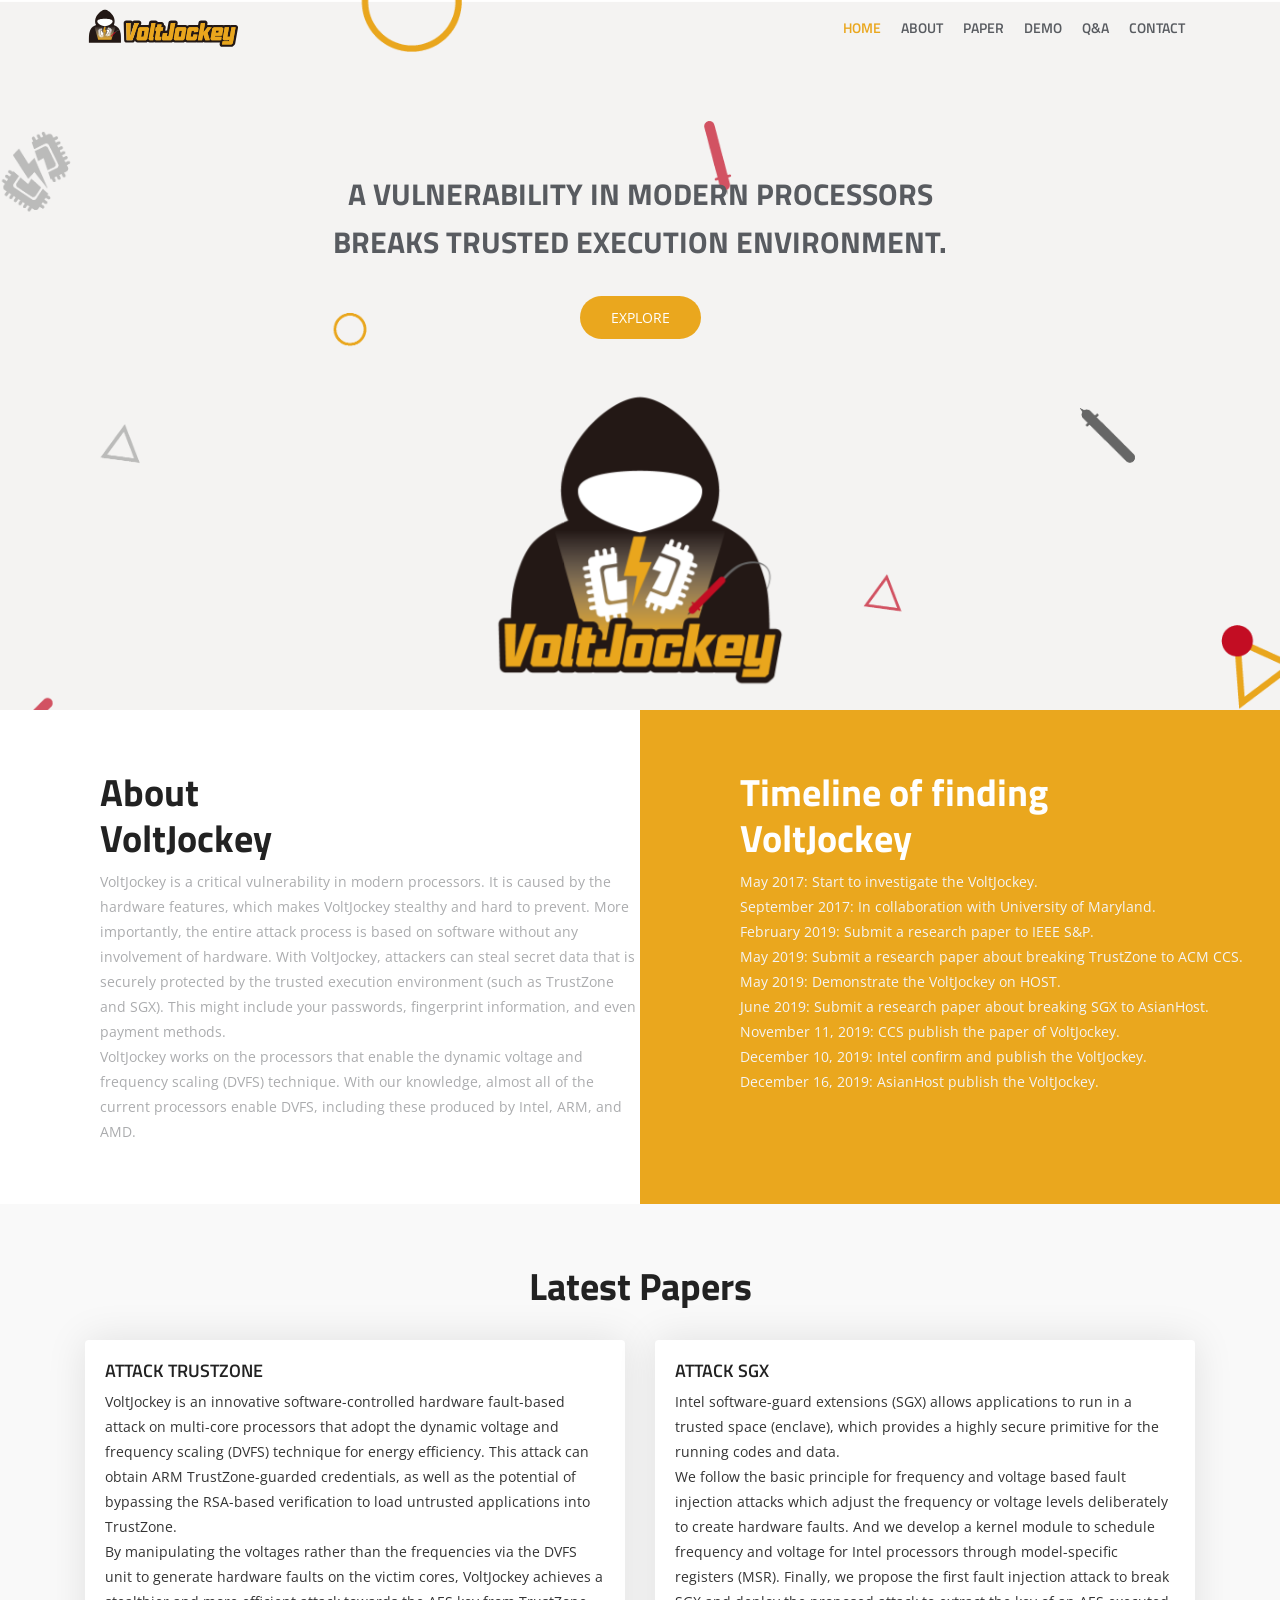
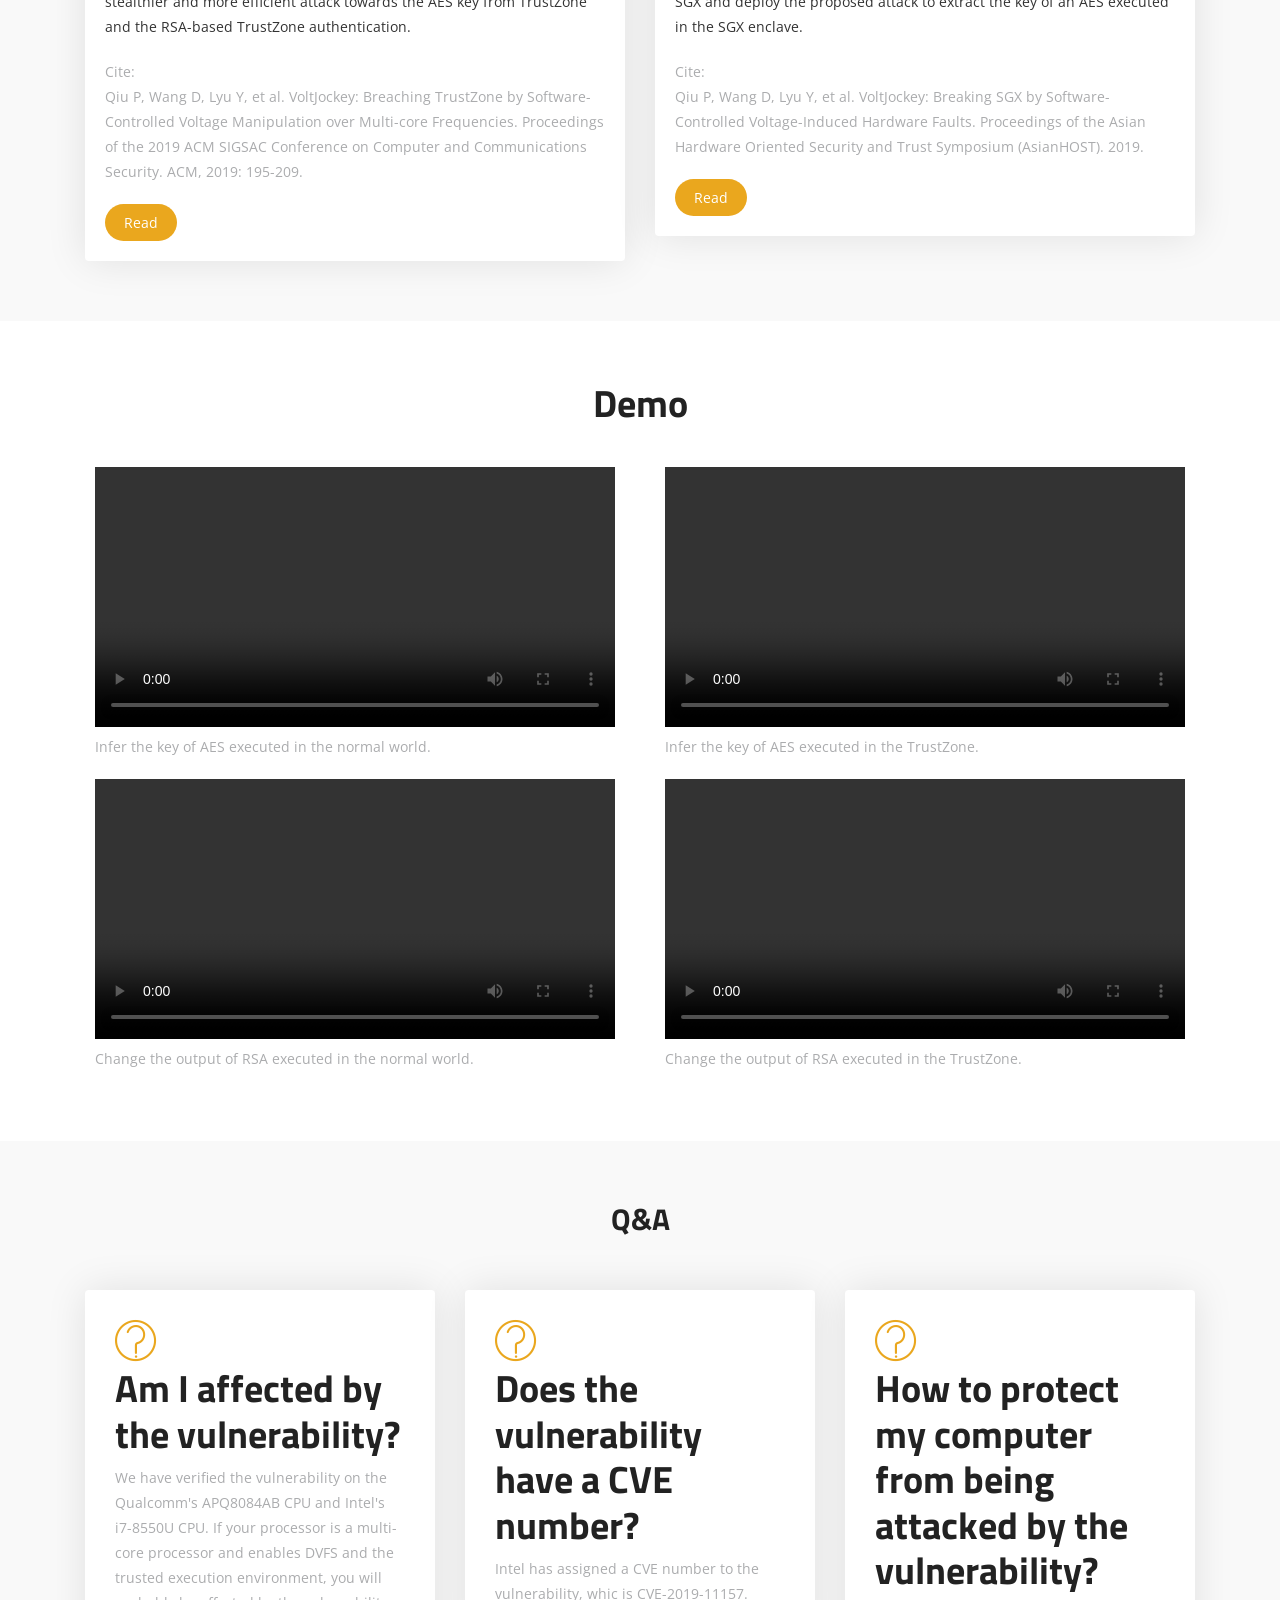
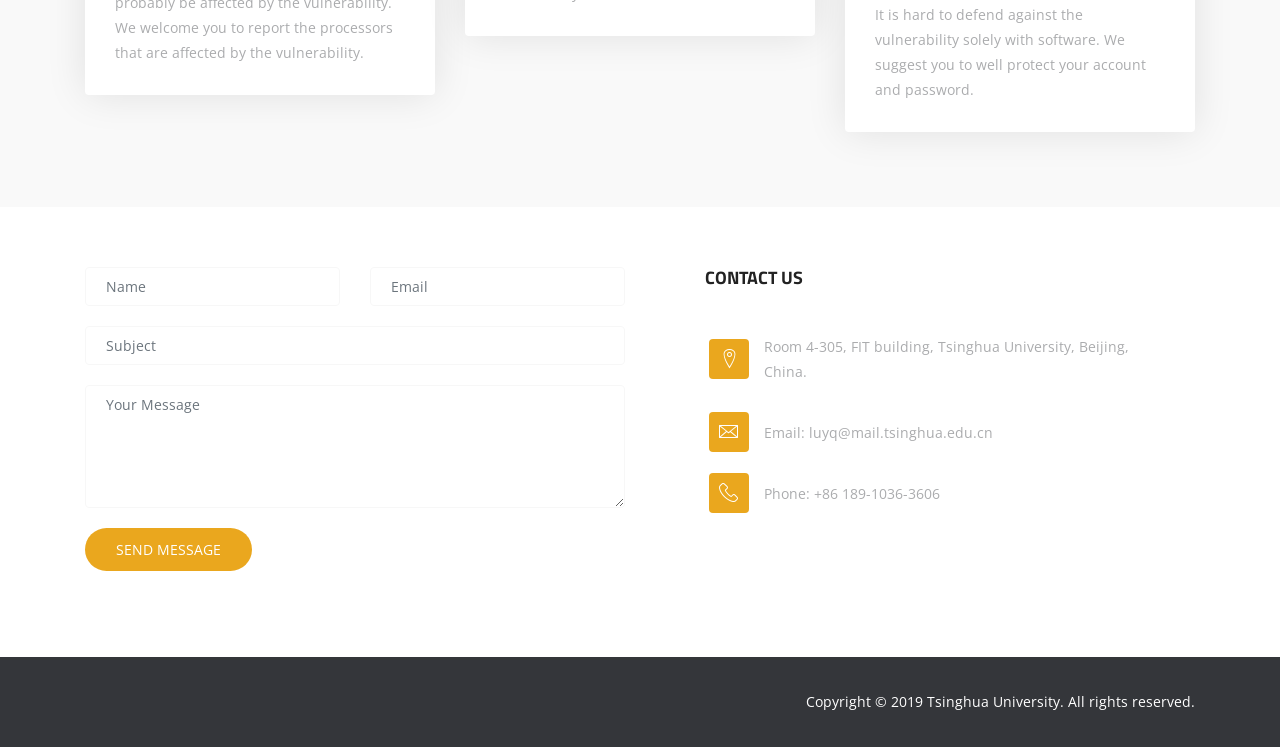
==== index.html @ 536c92a4 "message" ====
<!DOCTYPE html>
<html lang="en">
  <head>
    <!-- Required meta tags -->
    <meta charset="utf-8">
    <meta name="viewport" content="width=device-width, initial-scale=1, shrink-to-fit=no">
    <title>VoltJockey</title>
    <link rel="shortcut icon" href="assets/img/favicon.ico" >

    <!-- Bootstrap CSS -->
    <link rel="stylesheet" href="assets/css/bootstrap.min.css" >
    <!-- Icon -->
    <link rel="stylesheet" href="assets/fonts/line-icons.css">
    <!-- Slicknav -->
    <link rel="stylesheet" href="assets/css/slicknav.css">
    <!-- Owl carousel -->
    <link rel="stylesheet" href="assets/css/owl.carousel.min.css">
    <link rel="stylesheet" href="assets/css/owl.theme.css">
    
    <link rel="stylesheet" href="assets/css/magnific-popup.css">
    <link rel="stylesheet" href="assets/css/nivo-lightbox.css">
    <!-- Animate -->
    <link rel="stylesheet" href="assets/css/animate.css">
    <!-- Main Style -->
    <link rel="stylesheet" href="assets/css/main.css">
    <!-- Responsive Style -->
    <link rel="stylesheet" href="assets/css/responsive.css">

  </head>
  <body>

    <!-- Header Area wrapper Starts -->
    <header id="header-wrap">
      <!-- Navbar Start -->
      <nav class="navbar navbar-expand-md bg-inverse fixed-top scrolling-navbar">
        <div class="container">
          <!-- Brand and toggle get grouped for better mobile display -->
          <a href="index.html" class="navbar-brand"><img src="assets/img/logo.svg" height="40" alt=""></a>       
          <button class="navbar-toggler" type="button" data-toggle="collapse" data-target="#navbarCollapse" aria-controls="navbarCollapse" aria-expanded="false" aria-label="Toggle navigation">
            <i class="lni-menu"></i>
          </button>
          <div class="collapse navbar-collapse" id="navbarCollapse">
            <ul class="navbar-nav mr-auto w-100 justify-content-end clearfix">
              <li class="nav-item active">
                <a class="nav-link" href="#hero-area">
                  Home
                </a>
              </li>

              <li class="nav-item">
                <a class="nav-link" href="#about">
                  About
                </a>
              </li>

              <li class="nav-item">
                <a class="nav-link" href="#paper">
                  Paper
                </a>
              </li>

              <li class="nav-item">
                <a class="nav-link" href="#portfolios">
                  Demo
                </a>
              </li>

              <li class="nav-item">
                <a class="nav-link" href="#qa">
                  Q&A
                </a>
              </li>
              <li class="nav-item">
                <a class="nav-link" href="#contact">
                  Contact
                </a>
              </li>
            </ul>
          </div>
        </div>
      </nav>
      <!-- Navbar End -->

      <!-- Hero Area Start -->
      <div id="hero-area" class="hero-area-bg">
        <div class="container">
          <div class="row">
            <div class="col-md-12 col-sm-12">
              <div class="contents text-center">
                <h2 class="head-title wow fadeInUp">A vulnerability in modern processors<br>breaks trusted execution environment.</h2>
                <div class="header-button wow fadeInUp" data-wow-delay="0.3s">
                  <a href="#about" class="btn btn-common">Explore</a>
                </div>
              </div>
              <div class="img-thumb text-center wow fadeInUp" data-wow-delay="0.6s">
                <img class="img-fluid" src="assets/img/hero-1.png" style="max-height: 321px;" alt="">
              </div>
            </div>
          </div>
        </div>
      </div>
      <!-- Hero Area End -->

    </header>
    <!-- Header Area wrapper End -->

    <!-- Feature Section Start -->
    <div id="about">
      <div class="container-fluid">
        <div class="row">
          <div class="col-lg-6 col-md-12 col-sm-12 section-padding">
            <div class="text-wrapper">
              <div>
                <h2 class="title-hl wow fadeInLeft" data-wow-delay="0.3s">About<br>VoltJockey</h2>
                <p class="padding-none">VoltJockey is a critical vulnerability in modern processors. It is caused by the hardware features, which makes VoltJockey stealthy and hard to prevent. More importantly, the entire attack process is based on software without any involvement of hardware. With VoltJockey, attackers can steal secret data that is securely protected by the trusted execution environment (such as TrustZone and SGX). This might include your passwords, fingerprint information, and even payment methods.</br>VoltJockey works on the processors that enable the dynamic voltage and frequency scaling (DVFS) technique. With our knowledge, almost all of the current processors enable DVFS, including these produced by Intel, ARM, and AMD. </p>
                <!--Depending on the cloud provider's infrastructure, it might be possible to infer secret data stored in the cloud.-->
                
              </div>
            </div>
          </div>
          <div class="col-lg-6 col-md-12 col-sm-12 section-padding feature-bg ">
          	<div class="text-wrapper">
	          	<h2 class="title-hl wow fadeInLeft" data-wow-delay="0.3s">Timeline of finding<br>VoltJockey</h2>
	            <p class="padding-none">May 2017: Start to investigate the VoltJockey.</p>
                <p class="padding-none">September 2017: In collaboration with University of Maryland.</p>
                <p class="padding-none">February 2019: Submit a research paper to IEEE S&P.</p>
                <p class="padding-none">May 2019: Submit a research paper about breaking TrustZone to ACM CCS.</p>
                <p class="padding-none">May 2019: Demonstrate the VoltJockey on HOST.</p>
                <p class="padding-none">June 2019: Submit a research paper about breaking SGX to AsianHost.</p>
                <p class="padding-none">November 11, 2019: CCS publish the paper of VoltJockey.</p>
                <p class="padding-none">December 10, 2019: Intel confirm and publish the VoltJockey.</p>
                <p class="padding-none">December 16, 2019: AsianHost publish the VoltJockey.</p>
            </div>
          </div>
          <!--
          <div class="col-lg-6 col-md-12 col-sm-12 section-padding feature-bg ">
          	<div class="text-wrapper">
	          	<h2 class="title-hl wow fadeInLeft" data-wow-delay="0.3s">Affected<br>Processors</h2>
	                <p class="col-lg-10 padding-none">VoltJockey works on the processors that enable the dynamic voltage and frequency scaling (DVFS) technique. With our knowledge, almost all of the current processors enable DVFS, including these produced by Intel, ARM, and AMD. Depending on the cloud provider's infrastructure, it might be possible to infer secret data stored in the cloud.</p>
            </div>
          </div>
          -->
        </div>
      </div>
    </div>
    <!-- Feature Section End -->
  


    <!-- Paper Section -->
    <section id="paper" class="section-padding bg-gray">
      <!-- Container Starts -->
      <div class="container">
        <div class="section-header text-center">
          <h2 class="title-hl wow fadeInLeft" data-wow-delay="0.3s">Latest Papers</h2>
        </div>
        <div class="row">
          <div class="col-lg-6 col-md-6 col-sm-12 col-xs-12 paper-item">
            <!-- paper Item Starts -->
            <div class="paper-item-wrapper wow fadeInLeft" data-wow-delay="0.3s">
              <div class="paper-item-text"> 
                <h3>
                Attack TrustZone
                </h3>
                <p class="sub">
	                VoltJockey is an innovative software-controlled hardware fault-based attack on multi-core processors that adopt the dynamic voltage and frequency scaling (DVFS) technique for energy efficiency. This attack can obtain ARM TrustZone-guarded credentials, as well as the potential of bypassing the RSA-based verification to load untrusted applications into TrustZone.<br>
	                By manipulating the voltages rather than the frequencies via the DVFS unit to generate hardware faults on the victim cores, VoltJockey achieves a stealthier and more efficient attack towards the AES key from TrustZone and the RSA-based TrustZone authentication.
                </p>

                <p>Cite:<br>Qiu P, Wang D, Lyu Y, et al. VoltJockey: Breaching TrustZone by Software-Controlled Voltage Manipulation over Multi-core Frequencies. Proceedings of the 2019 ACM SIGSAC Conference on Computer and Communications Security. ACM, 2019: 195-209.</p>
                <a href="flies/paper/1.pdf" target="_blank" class="btn btn-common btn-rm">Read</a>
              </div>
            </div>
            <!-- paper Item Wrapper Ends-->
          </div>

          <div class="col-lg-6 col-md-6 col-sm-12 col-xs-12 paper-item">
            <!-- paper Item Starts -->
            <div class="paper-item-wrapper wow fadeInUp" data-wow-delay="0.6s">
              <div class="paper-item-text"> 
                <h3>
                Attack SGX
                </h3>
                <p class="sub">
	                Intel software-guard extensions (SGX) allows applications to run in a trusted space (enclave), which provides a highly secure primitive for the running codes and data.
	                <br>
	                We follow the basic principle for frequency and voltage based fault injection attacks which adjust the frequency or voltage levels deliberately to create hardware faults. And we develop a kernel module to schedule frequency and voltage for Intel processors through model-specific registers (MSR). Finally, we propose the first fault injection attack to break SGX and deploy the proposed attack to extract the key of an AES executed in the SGX enclave.
                </p>
                <p>Cite:<br>Qiu P, Wang D, Lyu Y, et al. VoltJockey: Breaking SGX by Software-Controlled Voltage-Induced Hardware Faults. Proceedings of the Asian Hardware Oriented Security and Trust Symposium (AsianHOST). 2019.
                </p>
                <a href="flies/paper/2.pdf" target="_blank" class="btn btn-common btn-rm">Read</a>
              </div>
            </div>
            <!-- paper Item Wrapper Ends-->
          </div>

          
        </div>
      </div>
    </section>
    <!-- paper Section End -->

    <!-- Portfolio Section -->
    <section id="portfolios" class="section-padding">
      <div class="overlay"></div>
      <!-- Container Starts -->
      <div class="container">
        <div class="section-header text-center">
          <h2 class="title-hl wow fadeInLeft" data-wow-delay="0.3s">Demo</h2>
        </div>

        <!-- Portfolio Recent Projects -->
        <div id="portfolio" class="row">
          <div class="col-lg-6 col-md-6 col-xs-12">
            <div class="portfolio-item">
              <div class="shot-item">
                <video width="100%" controls="" preload="meta">
						<source src="flies/demo_video/Normal-AES.mp4" type="video/mp4">
				</video>
              	<p>Infer the key of AES executed in the normal world.</p>
              </div>               
            </div>
          </div>

          <div class="col-lg-6 col-md-6 col-xs-12">
            <div class="portfolio-item">
              <div class="shot-item">
                <video width="100%" controls="" preload="meta">
						<source src="flies/demo_video/TrustZone-AES.mp4" type="video/mp4">
				</video>
              	<p>Infer the key of AES executed in the TrustZone.</p>
              </div>               
            </div>
          </div>

          <div class="col-lg-6 col-md-6 col-xs-12">
            <div class="portfolio-item">
              <div class="shot-item">
                <video width="100%" controls="" preload="meta">
						<source src="flies/demo_video/Normal-RSA.mp4" type="video/mp4">
				</video>
              	<p>Change the output of RSA executed in the normal world.</p>
              </div>               
            </div>
          </div>

          <div class="col-lg-6 col-md-6 col-xs-12">
            <div class="portfolio-item">
              <div class="shot-item">
                <video width="100%" controls="" preload="meta">
						<source src="flies/demo_video/TrustZone-RSA.mp4" type="video/mp4">
				</video>
              	<p>Change the output of RSA executed in the TrustZone.</p>
              </div>               
            </div>
          </div>
        </div>
      </div>
      <!-- Container Ends -->
    </section>
    <!-- Portfolio Section Ends --> 

    <!-- Q&A Section Start -->
    <section id="qa" class="section-padding bg-gray">
      <div class="container">
        <div class="section-header text-center">
          <h2 class="section-title wow fadeInDown" data-wow-delay="0.3s">Q&A</h2>
        </div>
        <div class="row">
          <!-- QA item -->
          <div class="col-md-6 col-lg-4 col-xs-12">
            <div class="qa-item wow fadeInRight" data-wow-delay="0.3s">
              <div class="icon">
                <i class="lni-question-circle"></i>
              </div>
              <div class="qa-content">
                <h4>Am I affected by the vulnerability?</h4>
                <p>We have verified the vulnerability on the Qualcomm's APQ8084AB CPU and Intel's i7-8550U CPU. If your processor is a multi-core processor and enables DVFS and the trusted execution environment, you will probably be affected by the vulnerability. We welcome you to report the processors that are affected by the vulnerability.</p>
              </div>
            </div>
          </div>
          <!-- QA item -->
          <div class="col-md-6 col-lg-4 col-xs-12">
            <div class="qa-item wow fadeInRight" data-wow-delay="0.3s">
              <div class="icon">
                <i class="lni-question-circle"></i>
              </div>
              <div class="qa-content">
                <h4>Does the vulnerability have a CVE number?</h4>
                <p>Intel has assigned a CVE number to the vulnerability, whic is CVE-2019-11157.</p>
              </div>
            </div>
          </div>
          <!-- QA item -->
          <div class="col-md-6 col-lg-4 col-xs-12">
            <div class="qa-item wow fadeInRight" data-wow-delay="0.3s">
              <div class="icon">
                <i class="lni-question-circle"></i>
              </div>
              <div class="qa-content">
                <h4>How to protect my computer from being attacked by the vulnerability?</h4>
                <p>It is hard to defend against the vulnerability solely with software. We suggest you to well protect your account and password.</p>
              </div>
            </div>
          </div>
          <!-- QA item -->
          
        </div>
      </div>
    </section>
    <!-- Q&A Section End -->

    <!-- Contact Section Start -->
    <section id="contact" class="section-padding">    
      <div class="container">
        <div class="row contact-form-area wow fadeInUp" data-wow-delay="0.4s">          
          <div class="col-md-6 col-lg-6 col-sm-12">
            <div class="contact-block">
              <form id="contactForm">
                <div class="row">
                  <div class="col-md-6">
                    <div class="form-group">
                      <input type="text" class="form-control" id="name" name="name" placeholder="Name" required data-error="Please enter your name">
                      <div class="help-block with-errors"></div>
                    </div>                                 
                  </div>
                  <div class="col-md-6">
                    <div class="form-group">
                      <input type="text" placeholder="Email" id="email" class="form-control" name="email" required data-error="Please enter your email">
                      <div class="help-block with-errors"></div>
                    </div> 
                  </div>
                   <div class="col-md-12">
                    <div class="form-group">
                      <input type="text" placeholder="Subject" id="msg_subject" class="form-control" required data-error="Please enter your subject">
                      <div class="help-block with-errors"></div>
                    </div>
                  </div>
                  <div class="col-md-12">
                    <div class="form-group"> 
                      <textarea class="form-control" id="message" placeholder="Your Message" rows="5" data-error="Write your message" required></textarea>
                      <div class="help-block with-errors"></div>
                    </div>
                    <div class="submit-button">
                      <button class="btn btn-common" id="form-submit" type="submit">Send Message</button>
                      <div id="msgSubmit" class="h3 text-center hidden"></div> 
                      <div class="clearfix"></div> 
                    </div>
                  </div>
                </div>            
              </form>
            </div>
          </div>
          <div class="col-md-6 col-lg-6 col-sm-12">
            <div class="contact-right-area wow fadeIn">
              <h2>Contact Us</h2>
              <div class="contact-right">
                <div class="single-contact">
                  <div class="contact-icon">
                    <i class="lni-map-marker"></i>
                  </div>
                  <p>Room 4-305, FIT building, Tsinghua University, Beijing, China.</p>
                </div>
                <div class="single-contact">
                  <div class="contact-icon">
                    <i class="lni-envelope"></i>
                  </div>
                  <p>Email:  luyq@mail.tsinghua.edu.cn</p>
                </div>
                <div class="single-contact">
                  <div class="contact-icon">
                    <i class="lni-phone-handset"></i>
                  </div>
                  <p>Phone:  +86 189-1036-3606</p>
                </div>
              </div>
            </div>
          </div>
        </div>
      </div> 
    </section>
    <!-- Contact Section End -->
    
    <!-- Copyright Section Start -->
    <div class="copyright">
      <div class="container">
        <div class="row">
          <div class="col-lg-12 col-md-12 col-xs-12">
            <p class="float-right">Copyright © 2019 Tsinghua University. All rights reserved.</p>
          </div> 
        </div>
      </div>
    </div>
    <!-- Copyright Section End -->

    <!-- Go to Top Link -->
    <a href="#" class="back-to-top">
    	<i class="lni-arrow-up"></i>
    </a>
    
    <!-- Preloader -->
    <div id="preloader">
      <div class="loader" id="loader-1"></div>
    </div>
    <!-- End Preloader -->
    
    <!-- jQuery first, then Popper.js, then Bootstrap JS -->
    <script src="assets/js/jquery-min.js"></script>
    <script src="assets/js/popper.min.js"></script>
    <script src="assets/js/bootstrap.min.js"></script>
    <script src="assets/js/owl.carousel.min.js"></script>
    <script src="assets/js/jquery.mixitup.js"></script>
    <script src="assets/js/wow.js"></script>
    <script src="assets/js/jquery.nav.js"></script>
    <script src="assets/js/scrolling-nav.js"></script>
    <script src="assets/js/jquery.easing.min.js"></script>
    <script src="assets/js/jquery.counterup.min.js"></script>  
    <script src="assets/js/nivo-lightbox.js"></script>     
    <script src="assets/js/jquery.magnific-popup.min.js"></script>     
    <script src="assets/js/waypoints.min.js"></script>   
    <script src="assets/js/jquery.slicknav.js"></script>
    <script src="assets/js/main.js"></script>
    <script src="assets/js/form-validator.min.js"></script>
    <script src="assets/js/contact-form-script.min.js"></script>
      
  </body>
</html>
---- assets/fonts/line-icons.css ----
@font-face {
  font-family: 'LineIcons';
  src:  url('../fonts/LineIcons.eot?tc3uo0');
  src:  url('../fonts/LineIcons.eot?tc3uo0#iefix') format('embedded-opentype'),
    url('../fonts/LineIcons.ttf?tc3uo0') format('truetype'),
    url('../fonts/LineIcons.woff?tc3uo0') format('woff'),
    url('../fonts/LineIcons.svg?tc3uo0#LineIcons') format('svg');
  font-weight: normal;
  font-style: normal;
}

[class^="lni-"], [class*=" lni-"] {
  /* use !important to prevent issues with browser extensions that change fonts */
  font-family: 'LineIcons' !important;
  speak: none;
  font-style: normal;
  font-weight: normal;
  font-variant: normal;
  text-transform: none;
  line-height: 1;

  /* Better Font Rendering =========== */
  -webkit-font-smoothing: antialiased;
  -moz-osx-font-smoothing: grayscale;
}

.lni-image:before {
  content: "\e991";
}
.lni-linkedin-filled:before {
  content: "\e9ac";
}
.lni-add-files:before {
  content: "\e900";
}
.lni-agenda:before {
  content: "\e901";
}
.lni-alarm-clock:before {
  content: "\e902";
}
.lni-alarm:before {
  content: "\e903";
}
.lni-amazon:before {
  content: "\e904";
}
.lni-amex:before {
  content: "\e905";
}
.lni-anchor:before {
  content: "\e906";
}
.lni-android:before {
  content: "\e907";
}
.lni-angle-double-down:before {
  content: "\e908";
}
.lni-angle-double-left:before {
  content: "\e909";
}
.lni-angle-double-right:before {
  content: "\e90a";
}
.lni-angle-double-up:before {
  content: "\e90b";
}
.lni-apartment:before {
  content: "\e90c";
}
.lni-apple:before {
  content: "\e90d";
}
.lni-archive:before {
  content: "\e90e";
}
.lni-arrow-down-circle:before {
  content: "\e90f";
}
.lni-arrow-down:before {
  content: "\e910";
}
.lni-arrow-left-circle:before {
  content: "\e911";
}
.lni-arrow-left:before {
  content: "\e912";
}
.lni-arrow-right-circle:before {
  content: "\e913";
}
.lni-arrow-right:before {
  content: "\e914";
}
.lni-arrow-top-left:before {
  content: "\e915";
}
.lni-arrow-top-right:before {
  content: "\e916";
}
.lni-arrow-up-circle:before {
  content: "\e917";
}
.lni-arrow-up:before {
  content: "\e918";
}
.lni-arrows-horizontal:before {
  content: "\e919";
}
.lni-arrows-vertical:before {
  content: "\e91a";
}
.lni-ban:before {
  content: "\e91b";
}
.lni-bar-chart:before {
  content: "\e91c";
}
.lni-basketball:before {
  content: "\e91d";
}
.lni-behance:before {
  content: "\e91e";
}
.lni-bi-cycle:before {
  content: "\e91f";
}
.lni-bitbucket:before {
  content: "\e920";
}
.lni-bitcoin:before {
  content: "\e921";
}
.lni-blackboard:before {
  content: "\e922";
}
.lni-bluetooth:before {
  content: "\e923";
}
.lni-bold:before {
  content: "\e924";
}
.lni-bolt-alt:before {
  content: "\e925";
}
.lni-bolt:before {
  content: "\e926";
}
.lni-book:before {
  content: "\e927";
}
.lni-bookmark-alt:before {
  content: "\e928";
}
.lni-bookmark:before {
  content: "\e929";
}
.lni-briefcase:before {
  content: "\e92a";
}
.lni-brush-alt:before {
  content: "\e92b";
}
.lni-brush:before {
  content: "\e92c";
}
.lni-bubble:before {
  content: "\e92d";
}
.lni-bug:before {
  content: "\e92e";
}
.lni-bulb:before {
  content: "\e92f";
}
.lni-bullhorn:before {
  content: "\e930";
}
.lni-bus:before {
  content: "\e931";
}
.lni-calendar:before {
  content: "\e932";
}
.lni-camera:before {
  content: "\e933";
}
.lni-car:before {
  content: "\e934";
}
.lni-cart-full:before {
  content: "\e935";
}
.lni-cart:before {
  content: "\e936";
}
.lni-check-box:before {
  content: "\e937";
}
.lni-check-mark-circle:before {
  content: "\e938";
}
.lni-chevron-down-circle:before {
  content: "\e939";
}
.lni-chevron-down:before {
  content: "\e93a";
}
.lni-chevron-left-circle:before {
  content: "\e93b";
}
.lni-chevron-left:before {
  content: "\e93c";
}
.lni-chevron-right-circle:before {
  content: "\e93d";
}
.lni-chevron-right:before {
  content: "\e93e";
}
.lni-chevron-up-circle:before {
  content: "\e93f";
}
.lni-chevron-up:before {
  content: "\e940";
}
.lni-chrome:before {
  content: "\e941";
}
.lni-circle-minus:before {
  content: "\e942";
}
.lni-clipboard:before {
  content: "\e943";
}
.lni-close:before {
  content: "\e944";
}
.lni-cloud-check:before {
  content: "\e945";
}
.lni-cloud-download:before {
  content: "\e946";
}
.lni-cloud-sync:before {
  content: "\e947";
}
.lni-cloud-upload:before {
  content: "\e948";
}
.lni-cloud:before {
  content: "\e949";
}
.lni-code:before {
  content: "\e94a";
}
.lni-coffee-cup:before {
  content: "\e94b";
}
.lni-cog:before {
  content: "\e94c";
}
.lni-color-pallet:before {
  content: "\e94d";
}
.lni-comment-reply-alt:before {
  content: "\e94e";
}
.lni-comments-alt:before {
  content: "\e94f";
}
.lni-comments:before {
  content: "\e950";
}
.lni-construction:before {
  content: "\e951";
}
.lni-control-panel:before {
  content: "\e952";
}
.lni-crop:before {
  content: "\e953";
}
.lni-cross-circle:before {
  content: "\e954";
}
.lni-crown:before {
  content: "\e955";
}
.lni-css3:before {
  content: "\e956";
}
.lni-cup:before {
  content: "\e957";
}
.lni-cut:before {
  content: "\e958";
}
.lni-dashboard:before {
  content: "\e959";
}
.lni-database:before {
  content: "\e95a";
}
.lni-dinner:before {
  content: "\e95b";
}
.lni-direction-alt:before {
  content: "\e95c";
}
.lni-direction-ltr:before {
  content: "\e95d";
}
.lni-direction-rtl:before {
  content: "\e95e";
}
.lni-direction:before {
  content: "\e95f";
}
.lni-display:before {
  content: "\e960";
}
.lni-download:before {
  content: "\e961";
}
.lni-drop:before {
  content: "\e962";
}
.lni-dropbox:before {
  content: "\e963";
}
.lni-drupal:before {
  content: "\e964";
}
.lni-emoji-neutral:before {
  content: "\e965";
}
.lni-emoji-sad:before {
  content: "\e966";
}
.lni-emoji-smile:before {
  content: "\e967";
}
.lni-empty-file:before {
  content: "\e968";
}
.lni-enter:before {
  content: "\e969";
}
.lni-envelope:before {
  content: "\e96a";
}
.lni-eraser:before {
  content: "\e96b";
}
.lni-exit-down:before {
  content: "\e96c";
}
.lni-exit-up:before {
  content: "\e96d";
}
.lni-exit:before {
  content: "\e96e";
}
.lni-eye:before {
  content: "\e96f";
}
.lni-facebook-filled:before {
  content: "\e970";
}
.lni-facebook:before {
  content: "\e971";
}
.lni-files:before {
  content: "\e972";
}
.lni-film-play:before {
  content: "\e973";
}
.lni-firefox:before {
  content: "\e974";
}
.lni-flag-alt:before {
  content: "\e975";
}
.lni-flag-cubic:before {
  content: "\e976";
}
.lni-flag:before {
  content: "\e977";
}
.lni-folder:before {
  content: "\e978";
}
.lni-frame-contract:before {
  content: "\e979";
}
.lni-frame-expand:before {
  content: "\e97a";
}
.lni-full-screen:before {
  content: "\e97b";
}
.lni-funnel:before {
  content: "\e97c";
}
.lni-gallery:before {
  content: "\e97d";
}
.lni-game:before {
  content: "\e97e";
}
.lni-gift:before {
  content: "\e97f";
}
.lni-git:before {
  content: "\e980";
}
.lni-github:before {
  content: "\e981";
}
.lni-google-plus:before {
  content: "\e982";
}
.lni-graduation:before {
  content: "\e983";
}
.lni-grid-alt:before {
  content: "\e984";
}
.lni-grid:before {
  content: "\e985";
}
.lni-hammer:before {
  content: "\e986";
}
.lni-hand:before {
  content: "\e987";
}
.lni-harddrive:before {
  content: "\e988";
}
.lni-headphone-alt:before {
  content: "\e989";
}
.lni-headphone:before {
  content: "\e98a";
}
.lni-heart-filled:before {
  content: "\e98b";
}
.lni-heart-pulse:before {
  content: "\e98c";
}
.lni-heart:before {
  content: "\e98d";
}
.lni-help:before {
  content: "\e98e";
}
.lni-highlight-alt:before {
  content: "\e98f";
}
.lni-highlight:before {
  content: "\e990";
}
.lni-hobile:before {
  content: "\e992";
}
.lni-home:before {
  content: "\e993";
}
.lni-hourglass:before {
  content: "\e994";
}
.lni-html5:before {
  content: "\e995";
}
.lni-inbox:before {
  content: "\e996";
}
.lni-indent-decrease:before {
  content: "\e997";
}
.lni-indent-increase:before {
  content: "\e998";
}
.lni-Infinite:before {
  content: "\e999";
}
.lni-information:before {
  content: "\e99a";
}
.lni-instagram-filled:before {
  content: "\e99b";
}
.lni-instagram:before {
  content: "\e99c";
}
.lni-italic:before {
  content: "\e99d";
}
.lni-joomla:before {
  content: "\e99e";
}
.lni-key:before {
  content: "\e99f";
}
.lni-keyboard:before {
  content: "\e9a0";
}
.lni-laptop-phone:before {
  content: "\e9a1";
}
.lni-laptop:before {
  content: "\e9a2";
}
.lni-layers:before {
  content: "\e9a3";
}
.lni-layout:before {
  content: "\e9a4";
}
.lni-leaf:before {
  content: "\e9a5";
}
.lni-licencse:before {
  content: "\e9a6";
}
.lni-line-dashed:before {
  content: "\e9a7";
}
.lni-line-dotted:before {
  content: "\e9a8";
}
.lni-line-double:before {
  content: "\e9a9";
}
.lni-line-spacing:before {
  content: "\e9aa";
}
.lni-link:before {
  content: "\e9ab";
}
.lni-linkedin:before {
  content: "\e9ad";
}
.lni-list:before {
  content: "\e9ae";
}
.lni-lock:before {
  content: "\e9af";
}
.lni-magnet:before {
  content: "\e9b0";
}
.lni-magnifier:before {
  content: "\e9b1";
}
.lni-map-marker:before {
  content: "\e9b2";
}
.lni-map:before {
  content: "\e9b3";
}
.lni-mastercard:before {
  content: "\e9b4";
}
.lni-medall-alt:before {
  content: "\e9b5";
}
.lni-medall:before {
  content: "\e9b6";
}
.lni-medium:before {
  content: "\e9b7";
}
.lni-menu-circle:before {
  content: "\e9b8";
}
.lni-menu:before {
  content: "\e9b9";
}
.lni-mic:before {
  content: "\e9ba";
}
.lni-microphone:before {
  content: "\e9bb";
}
.lni-minus:before {
  content: "\e9bc";
}
.lni-mobile:before {
  content: "\e9bd";
}
.lni-more-alt:before {
  content: "\e9be";
}
.lni-more:before {
  content: "\e9bf";
}
.lni-mouse:before {
  content: "\e9c0";
}
.lni-move:before {
  content: "\e9c1";
}
.lni-music:before {
  content: "\e9c2";
}
.lni-notepad:before {
  content: "\e9c3";
}
.lni-package:before {
  content: "\e9c4";
}
.lni-page-break:before {
  content: "\e9c5";
}
.lni-paint-bucket:before {
  content: "\e9c6";
}
.lni-paint-roller:before {
  content: "\e9c7";
}
.lni-paperclip:before {
  content: "\e9c8";
}
.lni-paypal:before {
  content: "\e9c9";
}
.lni-pencil-alt:before {
  content: "\e9ca";
}
.lni-pencil:before {
  content: "\e9cb";
}
.lni-phone-handset:before {
  content: "\e9cc";
}
.lni-phone:before {
  content: "\e9cd";
}
.lni-pie-chart:before {
  content: "\e9ce";
}
.lni-pilcrow:before {
  content: "\e9cf";
}
.lni-pin-alt:before {
  content: "\e9d0";
}
.lni-pin-corner:before {
  content: "\e9d1";
}
.lni-pin:before {
  content: "\e9d2";
}
.lni-pinterest:before {
  content: "\e9d3";
}
.lni-playstore:before {
  content: "\e9d4";
}
.lni-plug:before {
  content: "\e9d5";
}
.lni-plus:before {
  content: "\e9d6";
}
.lni-pointer-down:before {
  content: "\e9d7";
}
.lni-pointer-left:before {
  content: "\e9d8";
}
.lni-pointer-right:before {
  content: "\e9d9";
}
.lni-pointer-up:before {
  content: "\e9da";
}
.lni-pointer:before {
  content: "\e9db";
}
.lni-power-switch:before {
  content: "\e9dc";
}
.lni-printer:before {
  content: "\e9dd";
}
.lni-pulse:before {
  content: "\e9de";
}
.lni-question-circle:before {
  content: "\e9df";
}
.lni-quora:before {
  content: "\e9e0";
}
.lni-reddit:before {
  content: "\e9e1";
}
.lni-reload:before {
  content: "\e9e2";
}
.lni-reply:before {
  content: "\e9e3";
}
.lni-rocket:before {
  content: "\e9e4";
}
.lni-rss-feed:before {
  content: "\e9e5";
}
.lni-ruler-alt:before {
  content: "\e9e6";
}
.lni-ruler-pencil:before {
  content: "\e9e7";
}
.lni-ruler:before {
  content: "\e9e8";
}
.lni-save-alt:before {
  content: "\e9e9";
}
.lni-save:before {
  content: "\e9ea";
}
.lni-search:before {
  content: "\e9eb";
}
.lni-select:before {
  content: "\e9ec";
}
.lni-share-alt:before {
  content: "\e9ed";
}
.lni-share:before {
  content: "\e9ee";
}
.lni-shield:before {
  content: "\e9ef";
}
.lni-shift-left:before {
  content: "\e9f0";
}
.lni-shift-right:before {
  content: "\e9f1";
}
.lni-shortcode:before {
  content: "\e9f2";
}
.lni-signal:before {
  content: "\e9f3";
}
.lni-slice:before {
  content: "\e9f4";
}
.lni-sort-alpha-asc:before {
  content: "\e9f5";
}
.lni-sort-amount-asc:before {
  content: "\e9f6";
}
.lni-soundcloud:before {
  content: "\e9f7";
}
.lni-spellcheck:before {
  content: "\e9f8";
}
.lni-spotify:before {
  content: "\e9f9";
}
.lni-spray:before {
  content: "\e9fa";
}
.lni-stamp:before {
  content: "\e9fb";
}
.lni-star-empty:before {
  content: "\e9fc";
}
.lni-star-filled:before {
  content: "\e9fd";
}
.lni-star-half:before {
  content: "\e9fe";
}
.lni-star:before {
  content: "\e9ff";
}
.lni-stats-down:before {
  content: "\ea00";
}
.lni-stats-up:before {
  content: "\ea01";
}
.lni-strikethrough:before {
  content: "\ea02";
}
.lni-stripe:before {
  content: "\ea03";
}
.lni-support:before {
  content: "\ea04";
}
.lni-tab:before {
  content: "\ea05";
}
.lni-tag:before {
  content: "\ea06";
}
.lni-target:before {
  content: "\ea07";
}
.lni-teabag:before {
  content: "\ea08";
}
.lni-text-align-right:before {
  content: "\ea09";
}
.lni-text-align-center:before {
  content: "\ea0a";
}
.lni-text-align-justify:before {
  content: "\ea0b";
}
.lni-text-align-left:before {
  content: "\ea0c";
}
.lni-text-format-remove:before {
  content: "\ea0d";
}
.lni-text-format:before {
  content: "\ea0e";
}
.lni-text-size:before {
  content: "\ea0f";
}
.lni-thought:before {
  content: "\ea10";
}
.lni-thumbs-down:before {
  content: "\ea11";
}
.lni-thumbs-up:before {
  content: "\ea12";
}
.lni-ticket-alt:before {
  content: "\ea13";
}
.lni-ticket:before {
  content: "\ea14";
}
.lni-timer:before {
  content: "\ea15";
}
.lni-train:before {
  content: "\ea16";
}
.lni-trash:before {
  content: "\ea17";
}
.lni-tshirt:before {
  content: "\ea18";
}
.lni-twitter-filled:before {
  content: "\ea19";
}
.lni-twitter:before {
  content: "\ea1a";
}
.lni-underline:before {
  content: "\ea1b";
}
.lni-unlink:before {
  content: "\ea1c";
}
.lni-unlock:before {
  content: "\ea1d";
}
.lni-upload:before {
  content: "\ea1e";
}
.lni-user:before {
  content: "\ea1f";
}
.lni-users:before {
  content: "\ea20";
}
.lni-vector:before {
  content: "\ea21";
}
.lni-video:before {
  content: "\ea22";
}
.lni-visa:before {
  content: "\ea23";
}
.lni-volume-high:before {
  content: "\ea24";
}
.lni-volume-low:before {
  content: "\ea25";
}
.lni-volume-medium:before {
  content: "\ea26";
}
.lni-volume-mute:before {
  content: "\ea27";
}
.lni-wallet:before {
  content: "\ea28";
}
.lni-warning:before {
  content: "\ea29";
}
.lni-wheelchair:before {
  content: "\ea2a";
}
.lni-wordpress-filled:before {
  content: "\ea2b";
}
.lni-wordpress:before {
  content: "\ea2c";
}
.lni-world-alt:before {
  content: "\ea2d";
}
.lni-world:before {
  content: "\ea2e";
}
.lni-write:before {
  content: "\ea2f";
}
.lni-zip:before {
  content: "\ea30";
}
.lni-zoom-in:before {
  content: "\ea31";
}
.lni-zoom-out:before {
  content: "\ea32";
}
---- assets/css/main.css ----
@import url("https://fonts.loli.net/css?family=Open+Sans|Titillium+Web:600,700");
html {
  overflow-x: hidden;
}

body {
  background: #fff;
  font-size: 14px;
  font-weight: 400;
  font-family: 'Open Sans', sans-serif;
  -webkit-box-sizing: border-box;
  -moz-box-sizing: border-box;
  box-sizing: border-box;
  -webkit-font-smoothing: subpixel-antialiased;
  color: #abacae;
  line-height: 25px;
  -webkit-backface-visibility: hidden;
  backface-visibility: hidden;
  overflow-x: hidden;
}

h1, h2, h3, h4 {
  font-size: 38px;
  color: #222222;
  font-weight: 700;
  font-family: 'Titillium Web', sans-serif;
}

a {
  -webkit-transition: all 0.2s linear;
  -moz-transition: all 0.2s linear;
  -o-transition: all 0.2s linear;
  transition: all 0.2s linear;
}

a:hover {
  text-decoration: none;
}

a a:focus {
  outline: none;
}

p {
  font-weight: 400;
  font-family: 'Open Sans', sans-serif;
  margin: 0px;
  font-size: 14px;
}

ul, ol {
  list-style: outside none none;
  margin: 0;
  padding: 0;
}

ul li, ol li {
  list-style: none;
}

a:not([href]):not([tabindex]) {
  color: #fff;
}

.section-header {
  margin-bottom: 30px;
}

.section-header p {
  text: center;
  font-weight: 400;
  line-height: 26px;
}

.section-title {
  font-size: 30px;
  color: #222222;
  display: inline-block;
  font-weight: 700;
  text-transform: uppercase;
  position: relative;
}

.padding-none {
  padding: 0px;
}

.bg-gray {
  background: #f9f9f9;
}

.overlay {
  position: absolute;
  width: 100%;
  height: 100%;
  top: 0px;
  left: 0px;
  #background: rgba(15, 17, 27, 0.8);
}

.btn {
  font-size: 14px;
  padding: 10px 30px;
  cursor: pointer;
  font-weight: 400;
  color: #fff;
  border-radius: 30px;
  -webkit-transition: all 0.2s linear;
  -moz-transition: all 0.2s linear;
  -o-transition: all 0.2s linear;
  transition: all 0.2s linear;
  display: inline-block;
}

.btn:focus,
.btn:active {
  box-shadow: none;
  outline: none;
  color: #fff;
}

.btn-common {
  background-color: #EAA71E;
  position: relative;
  z-index: 1;
  text-transform: uppercase;
}

.btn-common:hover {
  color: #fff;
  background-color: #222;
  box-shadow: 0 6px 22px rgba(0, 0, 0, 0.1);
  transition: all .2s ease-in-out;
  -moz-transition: all .2s ease-in-out;
  -webkit-transition: all .2s ease-in-out;
}

.btn-border {
  color: #EAA71E;
  background-color: transparent;
  border: 1px solid #EAA71E;
  border-radius: 30px;
  text-transform: uppercase;
}

.btn-border:hover {
  color: #fff;
  border-color: #EAA71E;
  background-color: #EAA71E;
}

.btn-border:focus {
  color: #fff;
  border-color: #EAA71E;
  background-color: #EAA71E;
}

.btn-lg {
  padding: 14px 33px;
  text-transform: uppercase;
  font-size: 16px;
}

.btn-rm {
  padding: 7px 18px;
  text-transform: capitalize;
}

button:focus {
  outline: none !important;
}

.icon-close, .icon-check {
  color: #EAA71E;
}

.social-icon a {
  color: #666;
  background: #fff;
  width: 32px;
  height: 32px;
  line-height: 34px;
  display: inline-block;
  text-align: center;
  border-radius: 100%;
  font-size: 16px;
  margin: 15px 6px 12px 4px;
  transition: all 0.3s ease-in-out 0s;
  -moz-transition: all 0.3s ease-in-out 0s;
  -webkit-transition: all 0.3s ease-in-out 0s;
  -o-transition: all 0.3s ease-in-out 0s;
}

.social-icon a:hover {
  color: #fff !important;
}

.social-icon .facebook:hover {
  background: #3b5999;
}

.social-icon .twitter:hover {
  background: #4A9CEC;
}

.social-icon .instagram:hover {
  background: #D6274D;
}

.social-icon .linkedin:hover {
  background: #1260A2;
}

.social-icon .google:hover {
  background: #CE332A;
}

/* ScrollToTop */
a.back-to-top {
  display: none;
  position: fixed;
  bottom: 18px;
  right: 15px;
  text-decoration: none;
}

a.back-to-top i {
  display: block;
  font-size: 22px;
  width: 40px;
  height: 40px;
  line-height: 40px;
  color: #fff;
  background: #EAA71E;
  border-radius: 30px;
  text-align: center;
  transition: all 0.2s ease-in-out;
  -moz-transition: all 0.2s ease-in-out;
  -webkit-transition: all 0.2s ease-in-out;
  -o-transition: all 0.2s ease-in-out;
  box-shadow: 0 0 4px rgba(0, 0, 0, 0.14), 0 4px 8px rgba(0, 0, 0, 0.28);
}

a.back-to-top:hover, a.back-to-top:focus {
  text-decoration: none;
}

/* Preloader */
#preloader {
  position: fixed;
  top: 0;
  left: 0;
  right: 0;
  bottom: 0;
  background-color: #fff;
  z-index: 9999999;
}

.loader {
  top: 50%;
  width: 50px;
  height: 50px;
  border-radius: 100%;
  position: relative;
  margin: 0 auto;
}

#loader-1:before, #loader-1:after {
  content: "";
  position: absolute;
  top: -10px;
  left: -10px;
  width: 100%;
  height: 100%;
  border-radius: 100%;
  border: 7px solid transparent;
  border-top-color: #EAA71E;
}

#loader-1:before {
  z-index: 100;
  animation: spin 1s infinite;
}

#loader-1:after {
  border: 7px solid #f2f2f2;
}

@keyframes spin {
  0% {
    -webkit-transform: rotate(0deg);
    -ms-transform: rotate(0deg);
    -o-transform: rotate(0deg);
    transform: rotate(0deg);
  }
  100% {
    -webkit-transform: rotate(360deg);
    -ms-transform: rotate(360deg);
    -o-transform: rotate(360deg);
    transform: rotate(360deg);
  }
}

.section-padding {
  padding: 60px 0;
}

hr {
  border-top: 1px dotted #ddd;
}

.feature-bg {
  background: #EAA71E;
}

.feature-bg .text-wrapper{
  color: #F4F4F4;
}

.feature-bg .text-wrapper h2{
  color: #FFF;
}

.text-wrapper {
  height: 100%;
  display: table;
  padding-left: 100px;
}

.text-wrapper > div {
  vertical-align: middle;
  display: table-cell;
}

.feature-thumb {
  padding: 40px 0;
}

.feature-item {
  padding: 30px;
}

.feature-item .icon {
  float: left;
  border: 1px solid #fff;
  width: 80px;
  height: 80px;
  text-align: center;
  border-radius: 50%;
  transition: all .6s ease;
  -moz-transition: all .6s ease;
  -webkit-transition: all .6s ease;
}

.feature-item .icon i {
  font-size: 36px;
  color: #fff;
  line-height: 80px;
}

.feature-content {
  color: #fff;
  margin-left: 100px;
}

.feature-content h3 {
  color: #fff;
  text-transform: uppercase;
  font-size: 18px;
}

.feature-item:hover .icon {
  background: #fff;
}

.feature-item:hover .icon i {
  color: #EAA71E;
}

/* QA Item */
.qa-item {
  background: #fff;
  margin: 15px 0;
  padding: 30px;
  border-radius: 4px;
  text-align: left;
  box-shadow: 0px 0px 40px 0px rgba(0, 0, 0, 0.1);
  transition: all 0.3s ease-in-out 0s;
  -moz-transition: all 0.3s ease-in-out 0s;
  -webkit-transition: all 0.3s ease-in-out 0s;
  -o-transition: all 0.3s ease-in-out 0s;
}

.qa-item .icon i {
  font-size: 42px;
  color: #EAA71E;
}

.qa-item .qa-content h3 {
  font-weight: 600;
  text-transform: uppercase;
  margin-bottom: 10px;
}

.qa-item .qa-content h3 a {
  font-size: 18px;
  color: #585b60;
}

.qa-item .qa-content h3 a:hover {
  color: #EAA71E;
}

.qa-item:hover {
  box-shadow: 0 20px 30px 0 rgba(0, 0, 0, 0.08);
}

#qa {
  position: relative;
}

/* Container Outside Shape */
.container-outside {
  position: absolute;
  top: 0;
  right: 0;
  width: 47.1%;
  height: 100%;
  background: #EAA71E;
  overflow: hidden;
}

.heading {
  padding-left: 30px;
}

.d-table {
  display: table;
  width: 100%;
  height: 100%;
}

.dt-cell {
  display: table-cell;
  vertical-align: middle;
}

.navbar-brand {
  position: relative;
  padding: 0px;
}

.top-nav-collapse {
  background: #fff;
  z-index: 999999;
  top: 0px !important;
  box-shadow: 0px 3px 6px 3px rgba(0, 0, 0, 0.06);
  -webkit-animation-duration: 1s;
  animation-duration: 1s;
  background: #fff !important;
}

.top-nav-collapse .navbar-brand {
  top: 0px;
}

.top-nav-collapse .navbar-nav .nav-link {
  color: #585b60 !important;
  margin-top: 0px !important;
  margin-bottom: 0px !important;
}

.top-nav-collapse .navbar-nav .nav-link:hover {
  cursor: pointer;
  color: #EAA71E !important;
}

.top-nav-collapse .navbar-nav li.active a.nav-link {
  color: #EAA71E !important;
}

.indigo {
  background: transparent;
}

.menu-bg {
  background: transparent;
}

.navbar-expand-md .navbar-nav .nav-link i {
  font-size: 14px;
  margin-left: 5px;
  vertical-align: middle;
  -webkit-transition: all 0.3s ease-in-out;
  -moz-transition: all 0.3s ease-in-out;
  transition: all 0.3s ease-in-out;
}

.navbar-expand-md .navbar-nav .nav-link {
  font-family: 'Titillium Web', sans-serif;
  color: #585b60;
  font-weight: 600;
  padding: 8px 10px;
  line-height: 40px;
  text-transform: uppercase;
  cursor: pointer;
  background: transparent;
  -webkit-transition: all 0.3s ease-in-out;
  -moz-transition: all 0.3s ease-in-out;
  transition: all 0.3s ease-in-out;
}

.navbar-expand-md .navbar-nav li a:hover,
.navbar-expand-md .navbar-nav li .active > a,
.navbar-expand-md .navbar-nav li a:focus {
  color: #EAA71E;
  outline: none;
}

.navbar-expand-md .navbar-nav .active > .nav-link,
.navbar-expand-md .navbar-nav .nav-link.active,
.navbar-expand-md .navbar-nav .nav-link.open,
.navbar-expand-md .navbar-nav .open > .nav-link {
  color: #EAA71E !important;
}

.navbar-expand-md .navbar-nav .nav-link:focus,
.navbar-expand-md .navbar-nav .nav-link:hover {
  color: #EAA71E !important;
}

.navbar {
  padding: 0;
}

.navbar li.active a.nav-link {
  color: #EAA71E;
}

.menu-white .navbar-nav .nav-link {
  color: #fff;
}

.dropdown-toggle::after {
  display: none;
}

.dropdown-menu {
  margin: 0;
  padding: 0;
  display: none;
  position: absolute;
  z-index: 99;
  min-width: 210px;
  background-color: #fff;
  white-space: nowrap;
  border-radius: 4px;
  -webkit-box-shadow: 0 6px 12px rgba(0, 0, 0, 0.175);
  box-shadow: 0 6px 12px rgba(0, 0, 0, 0.175);
  animation: fadeIn 0.4s;
  -webkit-animation: fadeIn 0.4s;
  -moz-animation: fadeIn 0.4s;
  -o-animation: fadeIn 0.4s;
  -ms-animation: fadeIn 0.4s;
}

.dropdown-menu:before {
  content: "";
  display: inline-block;
  position: absolute;
  bottom: 100%;
  left: 20%;
  margin-left: -5px;
  border-right: 10px solid transparent;
  border-left: 10px solid transparent;
  border-bottom: 10px solid #fff;
}

.dropdown:hover .dropdown-menu {
  display: block;
  position: absolute;
  text-align: left;
  top: 100%;
  border: none;
  animation: fadeIn 0.4s;
  -webkit-animation: fadeIn 0.4s;
  -moz-animation: fadeIn 0.4s;
  -o-animation: fadeIn 0.4s;
  -ms-animation: fadeIn 0.4s;
}

.dropdown .dropdown-menu .dropdown-item {
  width: 100%;
  padding: 10px 20px;
  font-size: 14px;
  color: #333;
  border-bottom: 1px solid #f1f1f1;
  text-decoration: none;
  display: inline-block;
  float: left;
  clear: both;
  position: relative;
  outline: 0;
  transition: all 0.3s ease-in-out;
  -webkit-transition: all 0.3s ease-in-out;
  -moz-transition: all 0.3s ease-in-out;
  -o-transition: all 0.3s ease-in-out;
  -ms-transition: all 0.3s ease-in-out;
}

.dropdown .dropdown-menu .dropdown-item:last-child {
  border-bottom: none;
  border-bottom-left-radius: 4px;
  border-bottom-right-radius: 4px;
}

.dropdown .dropdown-menu .dropdown-item:first-child {
  border-top-left-radius: 4px;
  border-top-right-radius: 4px;
}

.dropdown .dropdown-item:focus,
.dropdown .dropdown-item:hover,
.dropdown .dropdown-item.active {
  color: #EAA71E;
  background: #f7f7f7;
}

.dropdown-item.active, .dropdown-item:active {
  background: transparent;
}

.fadeInUpMenu {
  -webkit-animation-name: fadeInUpMenu;
  animation-name: fadeInUpMenu;
}

/* ==========================================================================
3. Hero Area
========================================================================== */
#hero-area {
  color: #fff;
  overflow: hidden;
  position: relative;
  background-image: url(../img/hero-bg.png);
  background-size: cover;
  background-attachment: fixed;
  background-position: center center;
}

#hero-area .contents {
  padding: 170px 0px 50px;
}

#hero-area .contents .head-title {
  color: #585b60;
  text-transform: uppercase;
  font-size: 30px;
  line-height: 48px;
  font-weight: 700;
  margin-bottom: 30px;
}

/* Team Item */
.team-item:hover {
  box-shadow: 0 20px 30px 0 rgba(0, 0, 0, 0.08);
}

.team-item {
  margin: 15px 0;
  border-radius: 0px;
  box-shadow: 0px 0px 40px 0px rgba(0, 0, 0, 0.1);
  transition: all 0.3s ease-in-out 0s;
  -moz-transition: all 0.3s ease-in-out 0s;
  -webkit-transition: all 0.3s ease-in-out 0s;
  -o-transition: all 0.3s ease-in-out 0s;
}

.team-item .team-img {
  position: relative;
  cursor: pointer;
  overflow: hidden;
  border-radius: 0px;
}

.team-item .team-overlay {
  height: 100%;
  position: absolute;
  top: 0;
  background: rgba(255, 255, 255, 0.8);
  opacity: 0;
  width: 100%;
  border-radius: 0px;
  transition: all 0.3s ease-in-out 0s;
  -moz-transition: all 0.3s ease-in-out 0s;
  -webkit-transition: all 0.3s ease-in-out 0s;
  -o-transition: all 0.3s ease-in-out 0s;
}

.team-item .overlay-social-icon {
  color: #fff;
  top: 45%;
  position: absolute;
  display: table-cell;
  margin: 0 auto;
  width: 100%;
  transition: all 0.3s ease-in-out 0s;
  -moz-transition: all 0.3s ease-in-out 0s;
  -webkit-transition: all 0.3s ease-in-out 0s;
  -o-transition: all 0.3s ease-in-out 0s;
}

.team-item .overlay-social-icon .social-icons {
  padding-left: 0;
  transition: all 0.3s ease-in-out 0s;
  -moz-transition: all 0.3s ease-in-out 0s;
  -webkit-transition: all 0.3s ease-in-out 0s;
  -o-transition: all 0.3s ease-in-out 0s;
}

.team-item .overlay-social-icon .social-icons li {
  display: inline-block;
  margin: 0 4px;
}

.team-item .overlay-social-icon .social-icons li a {
  letter-spacing: 0px;
  outline: 0 !important;
}

.team-item .overlay-social-icon .social-icons li a i {
  font-size: 20px;
  color: #fff;
  width: 36px;
  height: 36px;
  background: #EAA71E;
  display: block;
  border-radius: 30px;
  line-height: 36px;
  transition: all 0.3s ease-in-out 0s;
  -moz-transition: all 0.3s ease-in-out 0s;
  -webkit-transition: all 0.3s ease-in-out 0s;
  -o-transition: all 0.3s ease-in-out 0s;
}

.team-item .overlay-social-icon .social-icons li a:hover .lni-facebook-filled {
  background: #3B5998;
}

.team-item .overlay-social-icon .social-icons li a:hover .lni-twitter-filled {
  background: #00aced;
}

.team-item .overlay-social-icon .social-icons li a:hover .lni-instagram-filled {
  background: #fb3958;
}

.team-item .info-text {
  padding: 15px 20px;
  background: #fff;
}

.team-item .info-text h3 {
  font-size: 16px;
  text-transform: uppercase;
  font-weight: 700;
  margin-bottom: 5px;
}

.team-item .info-text h3 a {
  color: #333;
}

.team-item .info-text h3 a:hover {
  color: #EAA71E;
}

.team-item .info-text p {
  margin: 0;
  color: #888;
}

.team-item:hover .team-overlay {
  opacity: 1;
}



/* ==========================================================================
   Video promo Style
   ========================================================================== */
.video-promo {
  position: relative;
  background: url(../img/bg-video.jpg);
}

.video-promo .video-promo-content {
  color: #fff;
  margin-bottom: 15px;
}

.video-promo .video-promo-content .video-popup {
  width: 80px;
  height: 80px;
  background: transparent;
  line-height: 80px;
  text-align: center;
  border: 3px solid #fff;
  color: #fff;
  border-radius: 50%;
  display: inline-block;
  font-size: 26px;
}

.video-promo .video-promo-content .video-popup:hover {
  background: #fff;
  color: #EAA71E;
  box-shadow: 0px 8px 9px 0px rgba(96, 94, 94, 0.17);
}

.video-promo .video-promo-content h2 {
  color: #fff;
  font-size: 30px;
  text-transform: uppercase;
}

.video-promo .video-promo-content p {
  color: #fff;
}

.client-item-wrapper {
  text-align: center;
  padding: 15px;
}

.client-item-wrapper img {
  opacity: 0.5;
  filter: grayscale(100%);
  -webkit-filter: grayscale(100%);
  filter: gray;
  transition: all .6s ease;
  -moz-transition: all .6s ease;
  -webkit-transition: all .6s ease;
}

.client-item-wrapper:hover img {
  opacity: 1;
  filter: grayscale(0%);
  -webkit-filter: grayscale(0%);
}

#latest .text-content {
  height: 100%;
  display: table;
  padding-left: 60px;
  padding-right: 120px;
}

#latest .text-content > div {
  vertical-align: middle;
  display: table-cell;
}

/* ==========================================================================
   Portfolio Section
   ========================================================================== */
#portfolios {
  position: relative;
  #background-image: url(../img/hero-bg-bw.png);
  background-size: cover;
}

#portfolios .section-title{
  color: #FFF;
}

#portfolios .mix {
  padding: 0px;
}

#portfolios .portfolio-item {
  padding: 10px;
}

#portfolio .mix {
  display: none;
}

.controls {
  text-align: center;
  padding: 0px 0px 20px;
}

.controls .active {
  color: #EAA71E !important;
  border-color: #EAA71E;
  background: transparent;
}

.controls .btn {
  text-transform: uppercase;
  margin: 2px;
}

.controls:hover {
  color: #fff;
  cursor: pointer;
}

.shot-item {
  width: 100%;
  height: 100%;
  overflow: hidden;
  position: relative;
}

.shot-item img {
  width: 100%;
  height: 100%;
  transition: all .6s ease;
  -moz-transition: all .6s ease;
  -webkit-transition: all .6s ease;
}

.shot-item .single-content {
  background-color: rgba(22, 26, 39, 0.7);
  height: 100%;
  left: 0;
  opacity: 0;
  position: absolute;
  top: 0;
  transition: all .6s ease;
  -moz-transition: all .6s ease;
  -webkit-transition: all .6s ease;
  width: 100%;
}

.shot-item .single-content .fancy-table {
  display: table;
  height: 100%;
  left: 0;
  position: relative;
  top: 0;
  width: 100%;
  z-index: 2;
}

.shot-item .single-content .fancy-table .table-cell {
  display: table-cell;
  vertical-align: middle;
  text-align: center;
}

.shot-item .single-content .zoom-icon {
  margin-bottom: 15px;
}

.shot-item .single-content .zoom-icon a i {
  color: #fff;
  font-size: 22px;
  background: #EAA71E;
  width: 48px;
  height: 48px;
  display: block;
  line-height: 48px;
  margin: 0 auto;
  border-radius: 30px;
}

.shot-item .single-content a {
  color: #fff;
  text-transform: uppercase;
  font-size: 20px;
  font-weight: 600;
  font-family: 'Titillium Web', sans-serif;
}

.shot-item:hover img {
  -webkit-transform: scale(1.1);
  -ms-transform: scale(1.1);
  transform: scale(1.1);
}

.shot-item:hover .single-content {
  opacity: 1;
}

.shot-item:hover .single-content a {
  margin-bottom: 0;
}

/* ==========================================================================
  17. paper 
   ========================================================================== */
#paper .paper-item-wrapper {
  background: #fff;
  border-radius: 4px;
  box-shadow: 0px 0px 40px 0px rgba(0, 0, 0, 0.1);
  -webkit-transition: transform 0.2s linear, -webkit-box-shadow 0.2s linear;
  -moz-transition: transform 0.2s linear, -moz-box-shadow 0.2s linear;
  transition: transform 0.2s linear, box-shadow 0.2s linear;
}

#paper .paper-item-wrapper:hover {
  box-shadow: 0 20px 30px 0 rgba(0, 0, 0, 0.08);
}

#paper .paper-item-wrapper:hover .paper-item-img:before {
  opacity: 1;
  height: 100%;
  width: 100%;
}

#paper .paper-item-img {
  position: relative;
  overflow: hidden;
  border-top-left-radius: 4px;
  border-top-right-radius: 4px;
}

#paper .paper-item-img img {
  width: 100%;
}

#paper .paper-item-text {
  padding: 20px;
}

#paper .paper-item-text h3 {
  font-size: 18px;
  font-weight: 600;
  display: block;
  text-transform: uppercase;
}

#paper .paper-item-text h3 a {
  color: #333;
}

#paper .paper-item-text h3 a:hover {
  color: #EAA71E;
}

#paper .paper-item-text p {
  line-height: 25px;
  margin-bottom: 20px;
}

#paper .paper-item-text p.sub {
  color: #333;
}

.meta-tags {
  margin-bottom: 10px;
}

.meta-tags span {
  color: #999;
  margin-right: 10px;
}

.meta-tags span i {
  margin-right: 5px;
}

.meta-tags span a {
  color: #999;
}

.meta-tags span a:hover {
  color: #EAA71E;
}

.page-header {
  background-image: url(../img/page-header-bg.jpg);
  background-size: cover;
  background-position: center center;
  background-repeat: no-repeat;
  position: relative;
  height: 400px;
  width: 100%;
  margin: 0;
  padding: 0;
  z-index: 1;
}

.page-header::after {
  position: absolute;
  content: "";
  width: 100%;
  height: 100%;
  left: 0;
  top: 0;
  background-color: rgba(0, 0, 0, 0.8);
  z-index: -1;
}

.breadcrumb-wrapper {
  padding: 180px 0 100px;
}

.breadcrumb-wrapper h2 {
  color: #fff;
  font-size: 28px;
  font-weight: 700;
  line-height: 28px;
  margin-bottom: 10px;
  position: relative;
  text-transform: uppercase;
}

.breadcrumb-wrapper .breadcrumb-title p,
.breadcrumb-wrapper .breadcrumb-title a {
  color: #fff;
}

.breadcrumb-wrapper .breadcrumb-title p:hover,
.breadcrumb-wrapper .breadcrumb-title a:hover {
  color: #EAA71E;
}

#paper-single {
  padding: 60px 0;
}

#paper-single .paper-post {
  background: #fff;
  box-shadow: 0px 0px 40px 0px rgba(0, 0, 0, 0.1);
  overflow: hidden;
  margin-bottom: 40px;
}

#paper-single .paper-post .post-thumb img {
  width: 100%;
}

#paper-single .paper-post .post-content {
  padding: 30px;
}

#paper-single .paper-post .post-content h3 {
  font-size: 22px;
  padding-bottom: 10px;
}

.paper-comment {
  background: #fff;
  box-shadow: 0px 0px 40px 0px rgba(0, 0, 0, 0.1);
  padding: 50px 30px;
  margin-top: 30px;
  overflow: hidden;
}

.paper-comment h4 {
  font-size: 24px;
  margin-bottom: 30px;
}

.paper-comment .comment-list {
  list-style: none;
  margin: 0;
  padding: 0;
  margin-bottom: 50px;
}

.paper-comment .comment-list .the-comment {
  border-bottom: 1px solid #e7e6e6;
  padding-bottom: 25px;
  margin-bottom: 25px;
}

.paper-comment .comment-list .children {
  padding-left: 40px;
}

.paper-comment .avatar {
  float: left;
  margin-right: 15px;
  padding: 5px;
  border-radius: 4px;
  background: #ffffff;
  border: 1px solid #f1f1f1;
}

.paper-comment .comment-author {
  margin-bottom: 10px;
}

.paper-comment .meta {
  margin-bottom: 10px;
  color: #999;
}

.post-meta {
  color: #fff;
  margin-top: 15px;
  margin-bottom: 15px;
}

.post-meta ul li {
  display: inline-block;
  margin-right: 8px;
  margin-left: 8px;
}

.post-meta ul li i {
  margin-right: 5px;
}

.post-meta ul li a {
  color: #fff;
}

.post-meta ul li a:hover {
  color: #EAA71E;
}

.single-widget {
  margin-bottom: 30px;
}

.single-widget .form-control {
  margin-bottom: 0;
}

.single-widget {
  box-shadow: 0px 0px 40px 0px rgba(0, 0, 0, 0.1);
  padding: 20px;
}

.widget-latest-post h4,
.categories h4,
.tags h4 {
  color: #333333;
  font-size: 18px;
  font-weight: 400;
  letter-spacing: 0;
  line-height: 24px;
  margin-bottom: 30px;
  text-transform: capitalize;
  padding-bottom: 10px;
  border-bottom: 3px double #ddd;
}

.single-latest-post {
  margin-bottom: 20px;
  overflow: hidden;
}

.single-latest-post .latest-post-img {
  float: left;
  width: 30%;
  margin-right: 20px;
}

.single-latest-post a {
  color: #333333;
  font-size: 15px;
  line-height: 18px;
  font-weight: 700;
  letter-spacing: 0;
  text-transform: capitalize;
}

.single-latest-post h5 {
  margin-bottom: 0;
}

.single-latest-post a:hover {
  color: #EAA71E;
}

.categories ul li {
  padding-bottom: 10px;
}

.categories ul li a {
  color: #999999;
  display: block;
  font-size: 14px;
  font-weight: 400;
  letter-spacing: 0;
  line-height: 18px;
}

.categories ul li a:hover {
  color: #EAA71E;
}

.tags {
  width: 100%;
  display: inline-block;
}

.tags ul li a {
  color: #999;
  border: 1px solid #f1f1f1;
  padding: 5px 15px;
  margin: 0 5px 5px 0;
  font-size: 14px;
  font-weight: 400;
  letter-spacing: 0;
  line-height: 18px;
  display: block;
  float: left;
  -webkit-transition: all 0.3s ease 0s;
  -moz-transition: all 0.3s ease 0s;
  -o-transition: all 0.3s ease 0s;
  transition: all 0.3s ease 0s;
}

.tags ul li a:hover {
  background-color: #222222;
  border-color: #222222;
  color: #fff;
}

.testimonial {
  background: #34363a;
  position: relative;
  background: url(../img/testimonial.jpg);
}

.testimonial .section-title {
  color: #fff;
}

.testimonial p {
  color: #fff;
}

.testimonial-item {
  border-radius: 4px;
  text-align: center;
}

.testimonial-item .img-thumb {
  position: relative;
  margin: 15px 15px 15px 0;
}

.testimonial-item .img-thumb img {
  border-radius: 50%;
  display: inline-block;
  width: inherit;
  padding: 7px;
}

.testimonial-item .content {
  overflow: hidden;
}

.testimonial-item .content .description {
  width: 100%;
}

.testimonial-item .info h2 {
  font-size: 16px;
  font-weight: 700;
  text-transform: uppercase;
  line-height: 30px;
  margin: 0;
}

.testimonial-item .info h2 a {
  color: #fff;
}

.testimonial-item .info h3 {
  margin: 0;
  clear: both;
  font-size: 14px;
  font-weight: 600;
  line-height: 26px;
  margin-bottom: 10px;
}

.testimonial-item .info h3 a {
  color: #fff;
}

.testimonial-item .info .indicator {
  font-size: 26px;
  font-weight: 700;
  color: #EAA71E;
}

.testimonial-item .icon-social {
  margin-top: 30px;
}

.testimonial-item .icon-social a {
  color: #666;
  background: #fff;
  width: 32px;
  height: 32px;
  line-height: 34px;
  display: inline-block;
  text-align: center;
  border-radius: 100%;
  font-size: 15px;
  margin: 15px 6px 12px 4px;
  transition: all 0.3s ease-in-out 0s;
  -moz-transition: all 0.3s ease-in-out 0s;
  -webkit-transition: all 0.3s ease-in-out 0s;
  -o-transition: all 0.3s ease-in-out 0s;
}

.testimonial-item .icon-social a:hover {
  color: #fff;
}

.testimonial-item .icon-social .facebook:hover {
  background: #3b5999;
}

.testimonial-item .icon-social .twitter:hover {
  background: #4A9CEC;
}

.testimonial-item .icon-social .instagram:hover {
  background: #D6274D;
}

.testimonial-item .icon-social .linkedin:hover {
  background: #1260A2;
}

.testimonial-item .icon-social .google:hover {
  background: #CE332A;
}

.owl-pagination {
  position: absolute;
  width: 100%;
  left: 0;
  bottom: -40px;
}

.owl-carousel .owl-dots {
  text-align: center;
  margin-top: 20px;
}

.owl-carousel button.owl-dot {
  display: inline-block;
  zoom: 1;
  display: inline;
  text-align: center;
}

.owl-carousel button.owl-dot span {
  display: block;
  width: 12px;
  height: 12px;
  margin: 2px 4px;
  filter: alpha(opacity=50);
  opacity: 1;
  border-radius: 30px;
  background: #fff;
  border: 2px solid #fff;
  box-shadow: 0px 0px 2px rgba(0, 0, 0, 0.2);
  transition: all 0.4s ease-in-out;
  -moz-transition: all 0.4s ease-in-out;
  -webkit-transition: all 0.4s ease-in-out;
  -o-transition: all 0.4s ease-in-out;
}

.owl-carousel button.owl-dot.active span, .owl-carousel button.owl-dot.clickable, .owl-carousel button.owl-dot:hover span {
  background: #EAA71E;
}

.slick-slider {
  padding: 80px 0;
}

.slider-center img {
  opacity: 0.7;
  transition: all 0.4s ease-in-out;
  -moz-transition: all 0.4s ease-in-out;
  -webkit-transition: all 0.4s ease-in-out;
  -o-transition: all 0.4s ease-in-out;
  padding: 63px 63px;
  position: relative;
  text-align: center;
}

.slider-center .slick-center img {
  -moz-transform: scale(1.9);
  -ms-transform: scale(1.9);
  -o-transform: scale(1.9);
  -webkit-transform: scale(1.9);
  opacity: 1;
  transform: scale(1.9);
}

.form-control {
  width: 100%;
  margin-bottom: 20px;
  font-size: 14px;
  border-radius: 4px;
  -webkit-transition: all 0.3s;
  -moz-transition: all 0.3s;
  transition: all 0.3s;
  padding: 8px 20px;
  border: 1px solid #F7F7F7;
}

.form-control:focus {
  border-color: #EAA71E;
  box-shadow: none;
  outline: none;
}

textarea {
  border-radius: 4px !important;
}

.form-control:focus {
  box-shadow: none;
  outline: none;
}

.btn.disabled, .btn:disabled {
  opacity: 1;
}

.contact-form-area h2 {
  font-size: 18px;
  text-transform: uppercase;
}

.contact-right-area {
  margin-left: 50px;
}

.contact-right-area .contact-title {
  margin-bottom: 20px;
}

.contact-right-area .contact-title h1 {
  font-size: 22px;
}

.contact-right {
  padding: 4px;
}

.contact-right .single-contact {
  margin: 30px 0px;
  padding: 3px 55px;
  position: relative;
  color: #abacae;
}

.contact-right .single-contact p {
  margin-bottom: 0px;
}

.contact-right .single-contact p a {
  color: #abacae;
}

.contact-right .contact-icon {
  background: #EAA71E;
  color: #fff;
  border-radius: 4px;
  font-size: 20px;
  height: 40px;
  left: 0;
  padding-top: 8px;
  position: absolute;
  text-align: center;
  top: 50%;
  -webkit-transform: translateY(-50%);
  transform: translateY(-50%);
  width: 40px;
}

#contact {
  position: relative;
  overflow: hidden;
}

.text-danger {
  font-size: 14px;
  margin-top: 10px;
}

.list-unstyled li {
  color: #d9534f;
}

#conatiner-map {
  margin-top: 30px;
  text-align: center;
  background-color: #fff;
  height: 480px;
  -webkit-transition: all 0.3s;
  -moz-transition: all 0.3s;
  transition: all 0.3s;
  z-index: 101;
  width: 100%;
}

.h3 {
  font-size: 16px;
  margin-top: 26px;
}

.subscribes {
  background: #f8f9fb;
}

.subscribes h4 {
  text-align: center;
  font-size: 40px;
}

.subscribes p {
  font-size: 14px;
  text-align: center;
  margin-bottom: 30px;
}

.subscribe {
  margin-top: 5px;
  width: 100%;
  text-align: center;
}

.subscribe .form-control {
  width: 100%;
  border-radius: 50px;
  position: relative;
  height: 52px;
  border: 1px solid #EAA71E;
}

.subscribe .btn-submit {
  border: none;
  cursor: pointer;
  background: transparent;
}

.subscribe .btn-submit i {
  width: 48px;
  height: 48px;
  background: #EAA71E;
  cursor: pointer;
  display: block;
  color: #fff;
  line-height: 48px;
  border-radius: 50%;
}

/* Footer Area Start */
.footer-area {
  background: #34363a;
}

.footer-area .footer-titel {
  font-size: 20px;
  color: #fff;
  font-weight: 700;
  padding-bottom: 10px;
  letter-spacing: 0.5px;
}

.footer-area ul li {
  margin-bottom: 10px;
}

.footer-area ul li a {
  color: #ccc;
  font-size: 14px;
  font-weight: 400;
}

.footer-area ul li a:hover {
  color: #EAA71E;
}

.footer-area #subscribe-form {
  margin-top: 15px;
}

.footer-area #subscribe-form .form-group {
  position: relative;
}

.footer-area #subscribe-form .form-group .btn-common {
  position: absolute;
  top: 0;
  right: 0;
  padding: 7px 15px;
  height: 39px;
  border-radius: 0;
  background: transparent;
  color: #EAA71E;
  border-left: 1px solid #ddd;
}

.copyright {
  background: #34363a;
  padding: 15px;
}


.copyright .footer-logo img {
  width: 80%;
}

.copyright p {
  line-height: 60px;
  color: #fff;
  text-align: center;
  margin: 0;
}

.copyright p a {
  color: #fff;
}

.copyright p a:hover {
  color: #EAA71E;
}
---- assets/css/responsive.css ----
/* only small desktops */
@media (min-width: 992px) and (max-width: 1199px) {
  #hero-area .contents .head-title {
    font-size: 40px;
  }
  .services-item .services-content h3 a {
    font-size: 14px;
  }
  .title-hl {
    font-size: 30px;
  }
  .why .content h3 {
    font-size: 30px;
  }
  .counter-box {
    margin-bottom: 30px;
  }
}

/* tablets */
@media (max-width: 991px) {
  .section-title {
    font-size: 30px;
    margin-bottom: 30px;
  }
  .services-item .services-content h3 a {
    font-size: 14px;
  }
  .services-item {
    margin-bottom: 20px;
  }
  #pricing-table .title h3 {
    font-size: 14px;
  }
}

/* only small tablets */
@media (min-width: 768px) and (max-width: 991px) {
  .section-title {
    font-size: 26px;
    margin-bottom: 30px;
  }
  .services-item .services-content h3 a {
    font-size: 16px;
  }
  .bg-inverse {
    background: #fff !important;
    box-shadow: 0px 3px 6px 3px rgba(0, 0, 0, 0.06);
  }
  .navbar-expand-md .navbar-nav .nav-link {
    font-size: 13px;
    padding: 0px 3px;
  }
  #about .sec-title h3 {
    font-size: 30px;
    line-height: 42px;
  }
  .title-hl {
    font-size: 30px;
  }
  .text-wrapper {
    padding: 60px 30px;
  }
  .why .content h3 {
    font-size: 30px;
  }
  #pricing-table .title h3 {
    font-size: 14px;
  }
  .skill-area img {
    margin-bottom: 30px;
  }
  .counter-box {
    margin-bottom: 30px;
  }
  #blog .blog-item-wrapper {
    margin-bottom: 30px;
  }
  .experience h4 {
    font-size: 18px;
  }
  .testimonial-item {
    padding: 10px;
  }
  .testimonial-item .content h2 {
    font-size: 15px;
  }
  .slider-center img {
    padding: 40px 60px;
  }
  .subscribes h4 {
    font-size: 30px;
  }
  .footer-area .footer-titel {
    margin-top: 30px;
  }
  .contact-right-area {
    margin-top: 0px;
    margin-left: 0px;
  }
}

/* mobile or only mobile */
@media (max-width: 767px) {
  .section-padding {
    padding: 50px 0;
  }
  .section-title {
    font-size: 22px;
    margin-bottom: 30px;
  }
  .title-hl {
    font-size: 30px;
  }
  .bg-inverse {
    padding: 0 15px;
    background: #fff !important;
    box-shadow: 0px 3px 6px 3px rgba(0, 0, 0, 0.06);
  }
  .navbar-expand-md .navbar-nav .nav-link {
    padding: 0px 15px;
  }
  #hero-area .contents {
    padding: 100px 0px 60px 0px;
  }
  #hero-area .contents .head-title {
    font-size: 20px;
    line-height: 36px;
    margin-bottom: 15px;
  }
  #hero-area .contents p {
    font-size: 18px;
  }
  #hero-area .contents .btn {
    margin: 5px 10px 10px 0px;
  }
  .text-wrapper {
    padding: 60px 15px;
  }
  #about .sec-title h3 {
    font-size: 22px;
    line-height: 36px;
  }
  .counter-box {
    margin-bottom: 30px;
  }
  .why-item {
    padding: 30px;
  }
  .why .content h3 {
    font-size: 18px;
  }
  .why-content {
    margin-left: 110px;
  }
  .feature-thumb {
    padding: 10px;
  }
  .testimonial-item {
    padding: 0;
  }
  .client-item-wrapper img {
    width: 50%;
  }
  .slick-slider {
    padding: 0;
  }
  .slider-center img {
    padding: 60px 40px;
  }
  .subscribes h4 {
    font-size: 22px;
  }
  .subscribes p {
    font-size: 16px;
    line-height: 28px;
  }
  .skill-area img {
    margin-bottom: 30px;
  }
  #blog .blog-item-wrapper {
    margin-bottom: 30px;
  }
  .video-promo .video-promo-content h2 {
    font-size: 20px;
  }
  .footer-right-contact .single-contact {
    margin: 10px 7px;
    padding: 3px 45px;
  }
  .footer-area .footer-titel {
    margin-top: 30px;
  }
  .contact-right-area {
    margin: 20px 0;
  }
  .contact-form-area h2 {
    font-size: 14px;
  }
  .copyright .float-right {
    float: left !important;
  }
}
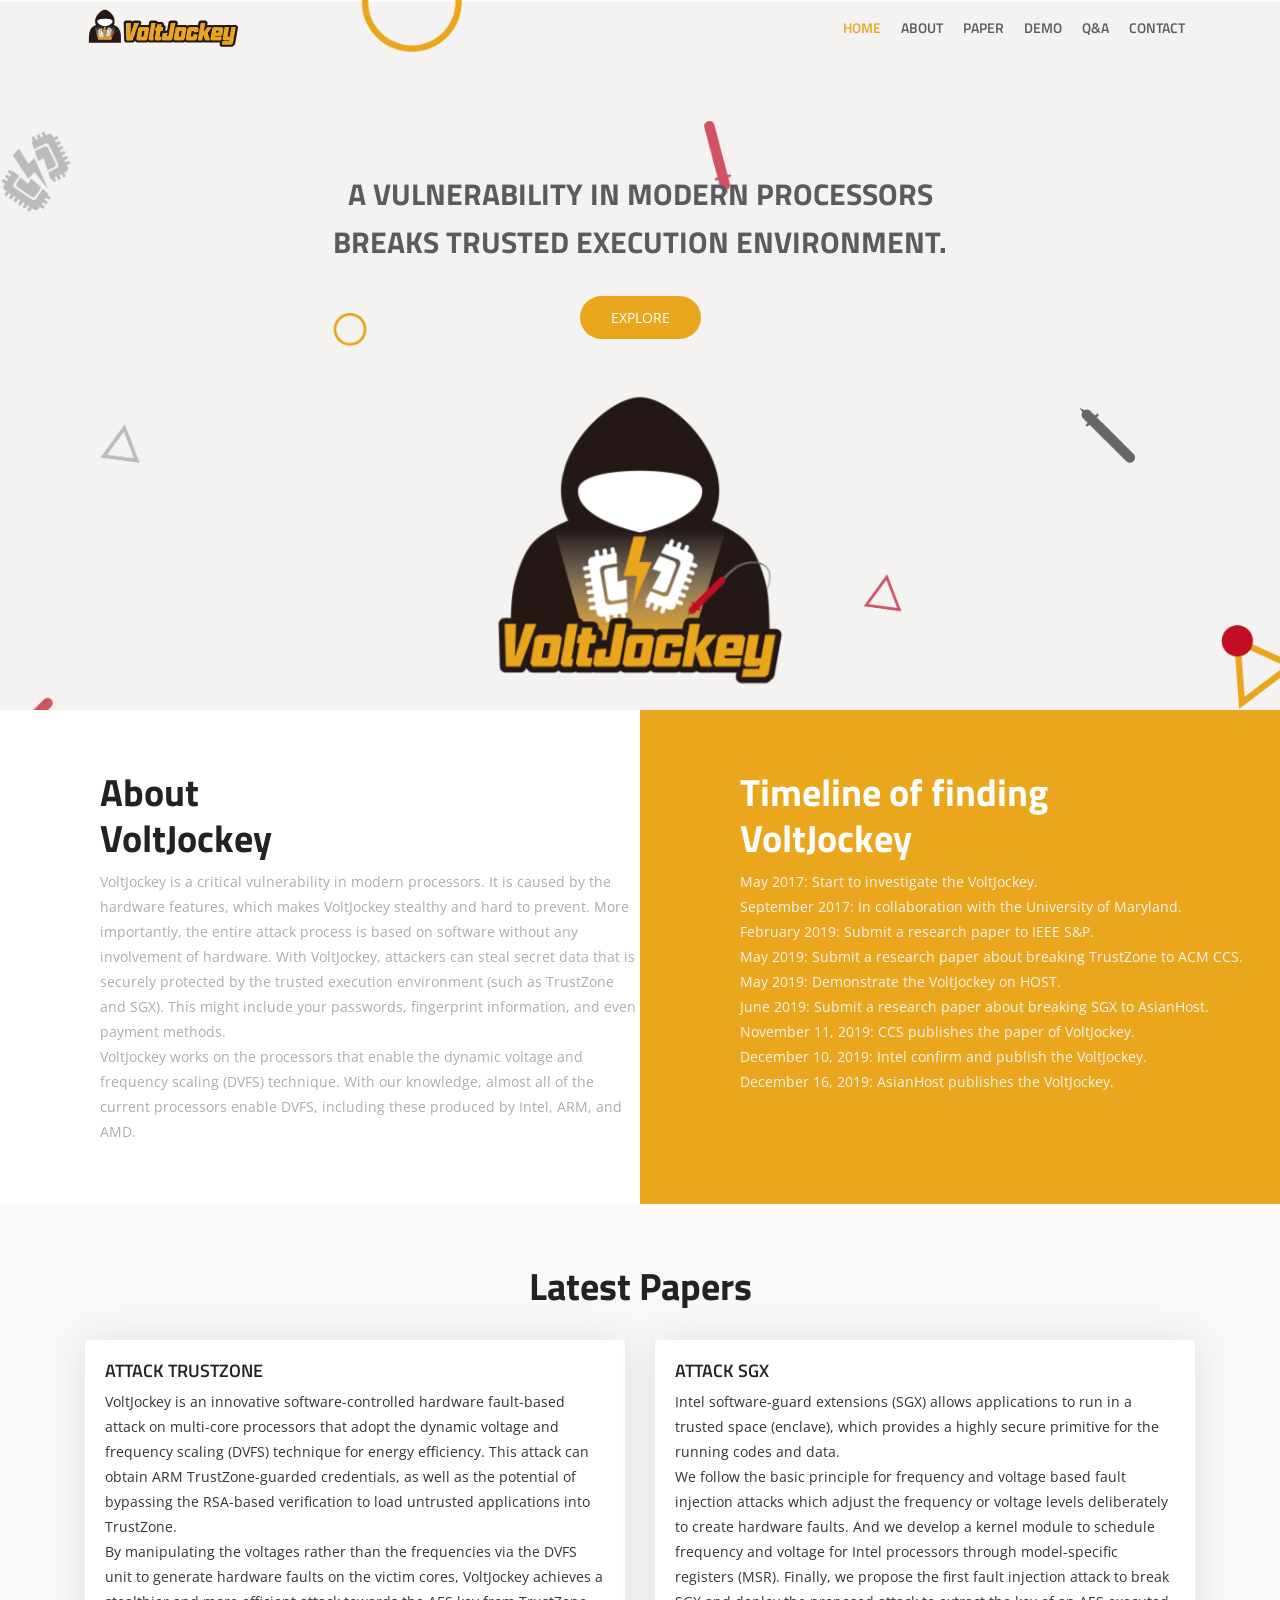
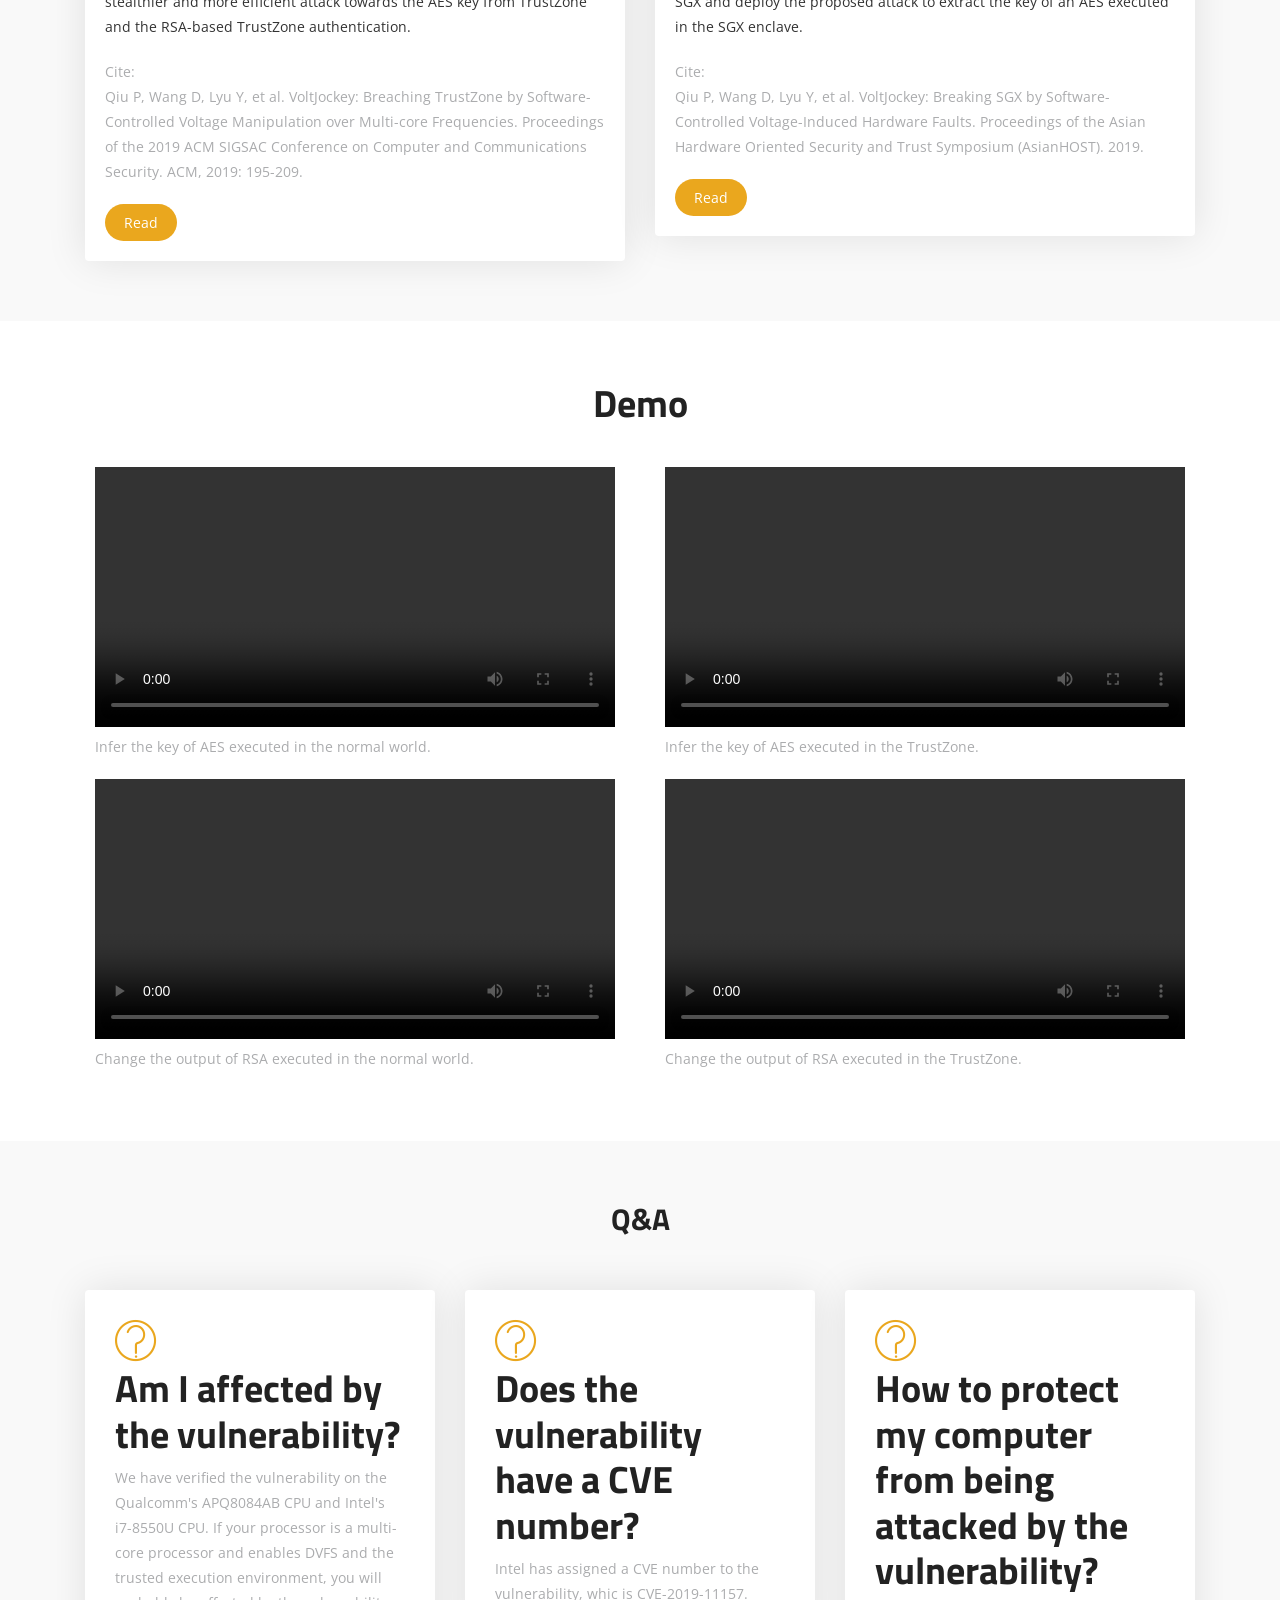
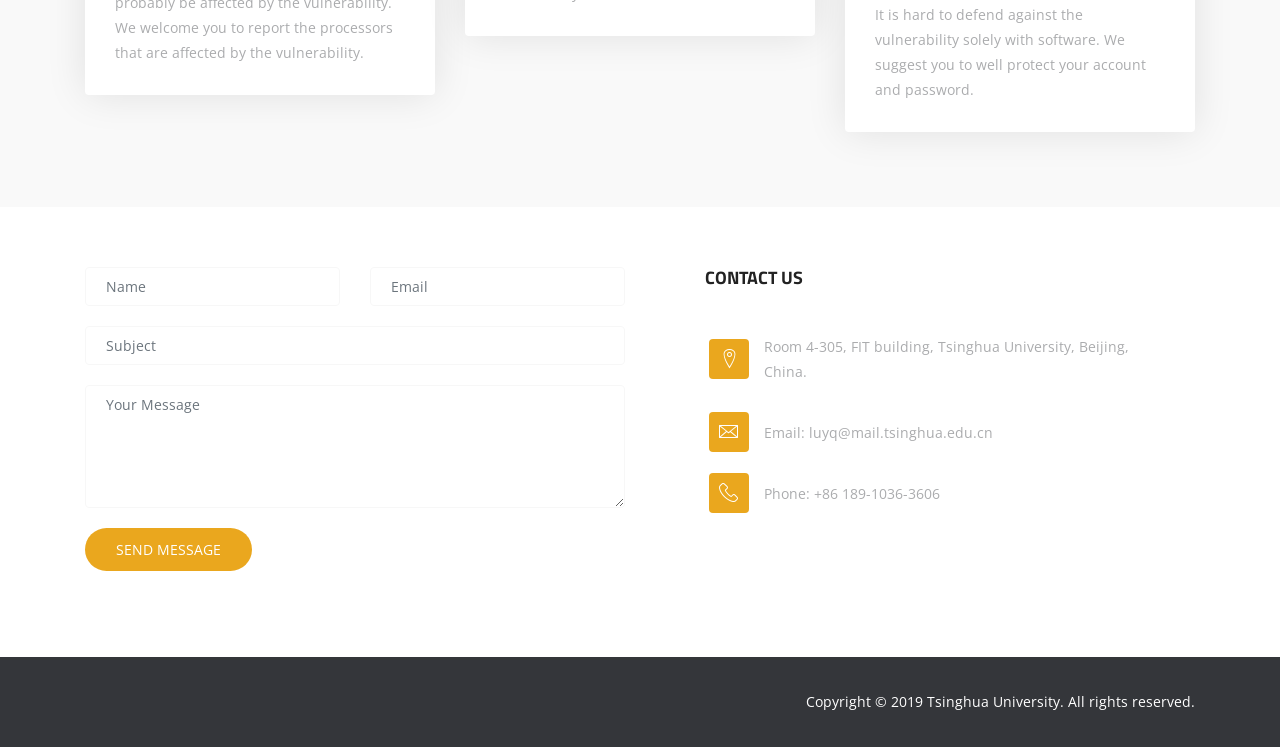
==== commit 497f8802: "message" ====
--- a/index.html
+++ b/index.html
@@ -122,14 +122,14 @@
           	<div class="text-wrapper">
 	          	<h2 class="title-hl wow fadeInLeft" data-wow-delay="0.3s">Timeline of finding<br>VoltJockey</h2>
 	            <p class="padding-none">May 2017: Start to investigate the VoltJockey.</p>
-                <p class="padding-none">September 2017: In collaboration with University of Maryland.</p>
+                <p class="padding-none">September 2017: In collaboration with the University of Maryland.</p>
                 <p class="padding-none">February 2019: Submit a research paper to IEEE S&P.</p>
                 <p class="padding-none">May 2019: Submit a research paper about breaking TrustZone to ACM CCS.</p>
                 <p class="padding-none">May 2019: Demonstrate the VoltJockey on HOST.</p>
                 <p class="padding-none">June 2019: Submit a research paper about breaking SGX to AsianHost.</p>
-                <p class="padding-none">November 11, 2019: CCS publish the paper of VoltJockey.</p>
+                <p class="padding-none">November 11, 2019: CCS publishes the paper of VoltJockey.</p>
                 <p class="padding-none">December 10, 2019: Intel confirm and publish the VoltJockey.</p>
-                <p class="padding-none">December 16, 2019: AsianHost publish the VoltJockey.</p>
+                <p class="padding-none">December 16, 2019: AsianHost publishes the VoltJockey.</p>
             </div>
           </div>
           <!--
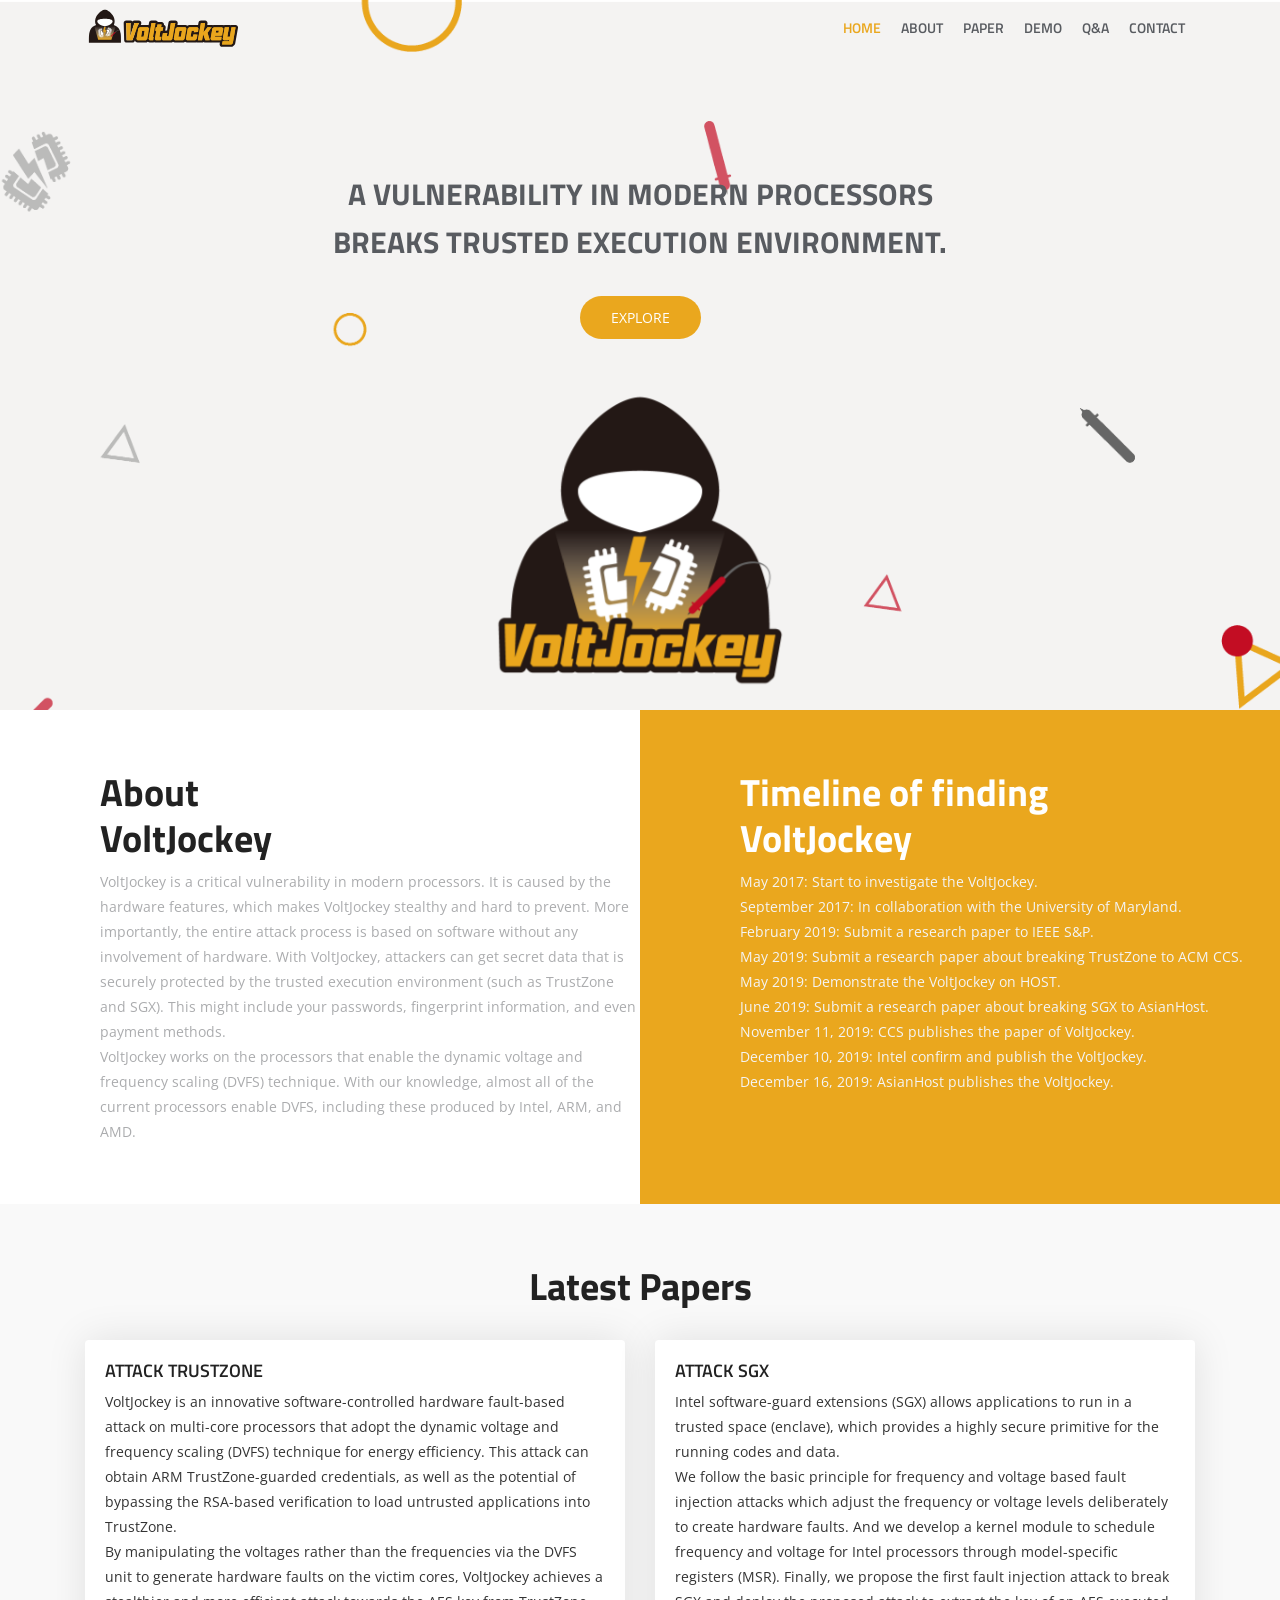
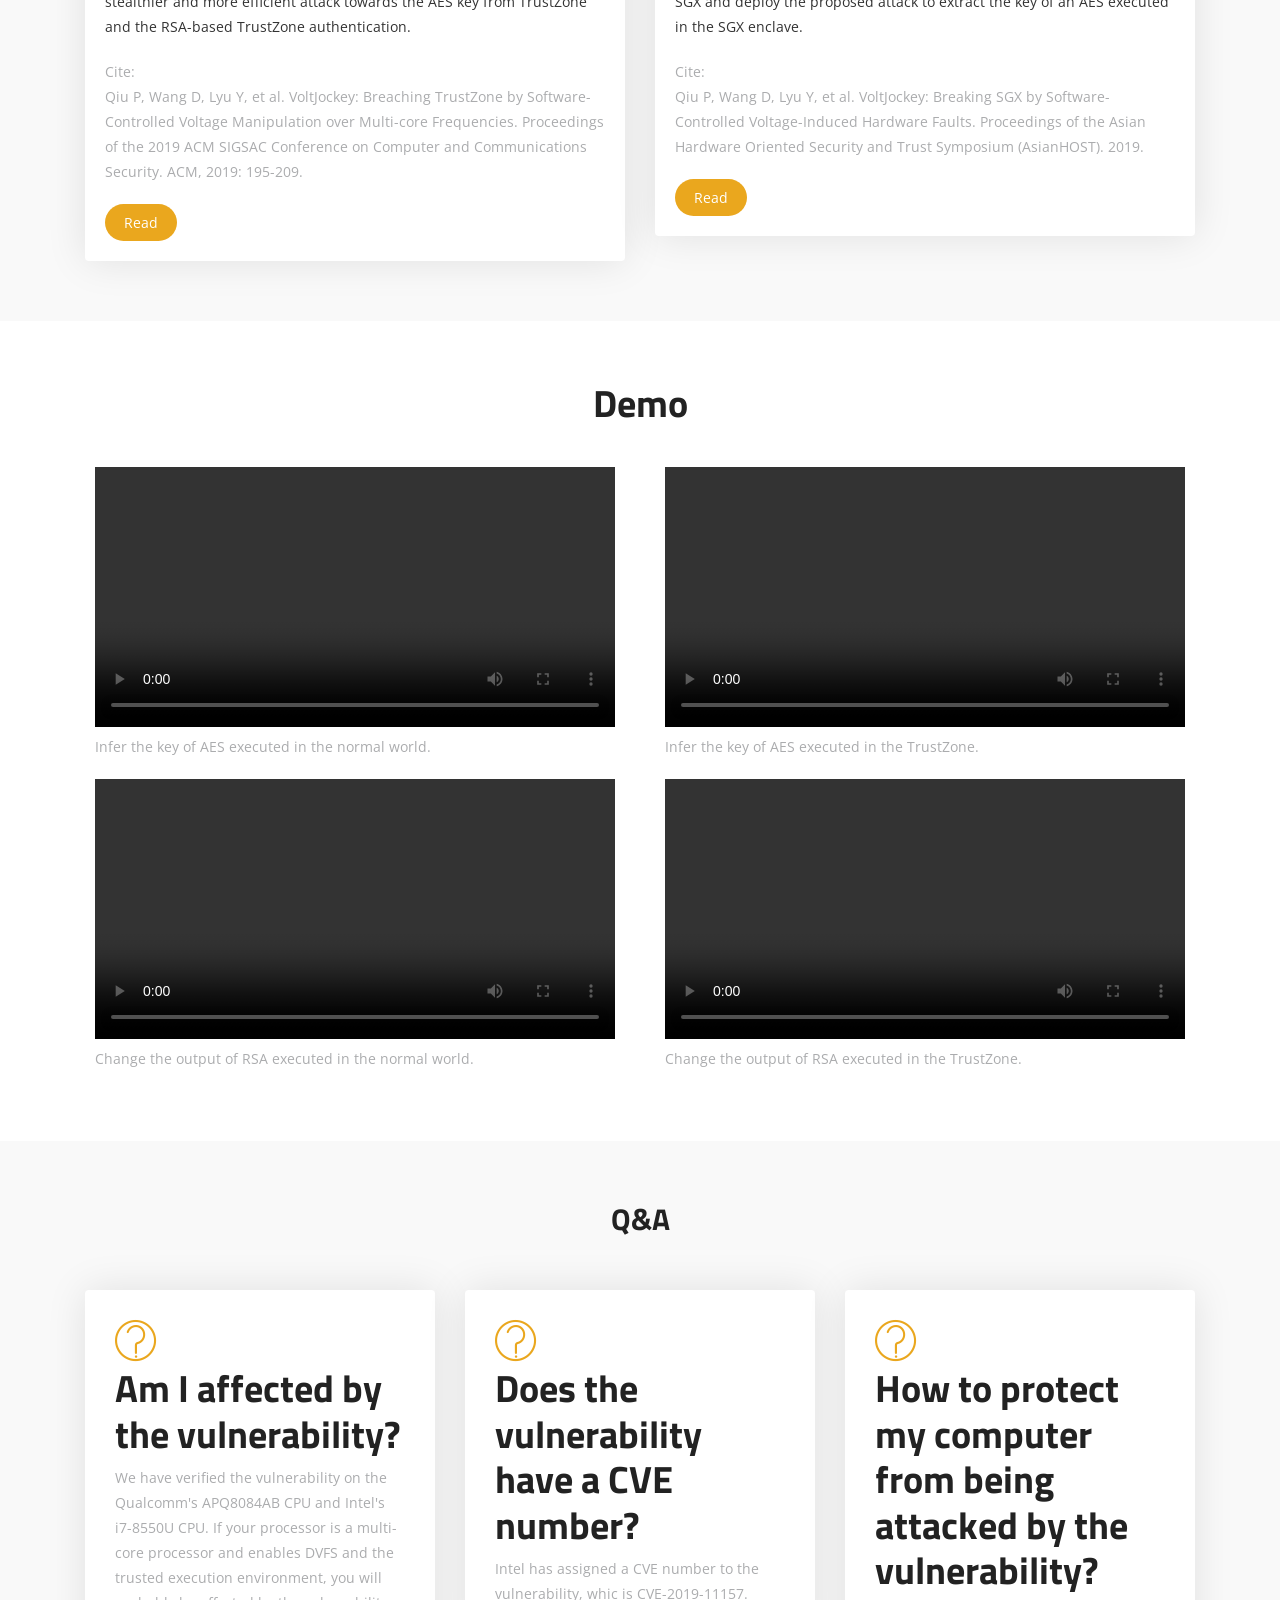
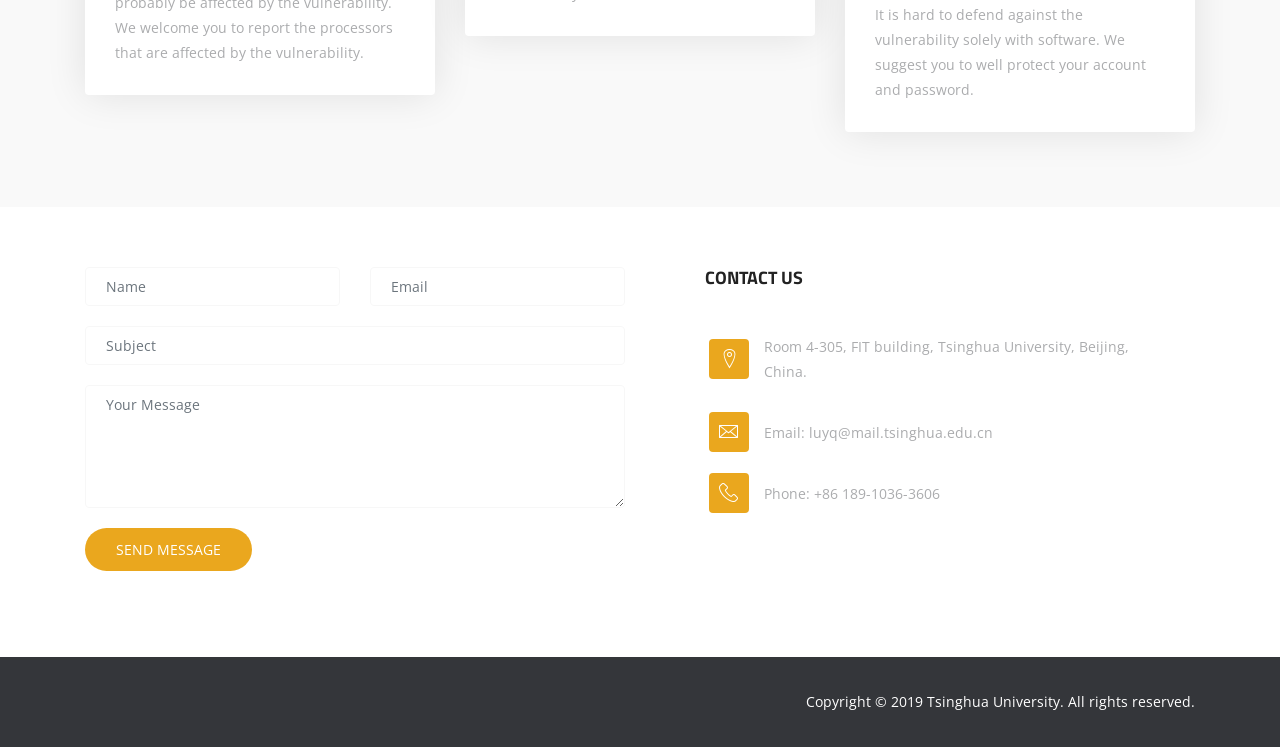
==== commit 9cbbeafa: "message" ====
--- a/index.html
+++ b/index.html
@@ -112,7 +112,7 @@
             <div class="text-wrapper">
               <div>
                 <h2 class="title-hl wow fadeInLeft" data-wow-delay="0.3s">About<br>VoltJockey</h2>
-                <p class="padding-none">VoltJockey is a critical vulnerability in modern processors. It is caused by the hardware features, which makes VoltJockey stealthy and hard to prevent. More importantly, the entire attack process is based on software without any involvement of hardware. With VoltJockey, attackers can steal secret data that is securely protected by the trusted execution environment (such as TrustZone and SGX). This might include your passwords, fingerprint information, and even payment methods.</br>VoltJockey works on the processors that enable the dynamic voltage and frequency scaling (DVFS) technique. With our knowledge, almost all of the current processors enable DVFS, including these produced by Intel, ARM, and AMD. </p>
+                <p class="padding-none">VoltJockey is a critical vulnerability in modern processors. It is caused by the hardware features, which makes VoltJockey stealthy and hard to prevent. More importantly, the entire attack process is based on software without any involvement of hardware. With VoltJockey, attackers can get secret data that is securely protected by the trusted execution environment (such as TrustZone and SGX). This might include your passwords, fingerprint information, and even payment methods.</br>VoltJockey works on the processors that enable the dynamic voltage and frequency scaling (DVFS) technique. With our knowledge, almost all of the current processors enable DVFS, including these produced by Intel, ARM, and AMD. </p>
                 <!--Depending on the cloud provider's infrastructure, it might be possible to infer secret data stored in the cloud.-->
                 
               </div>
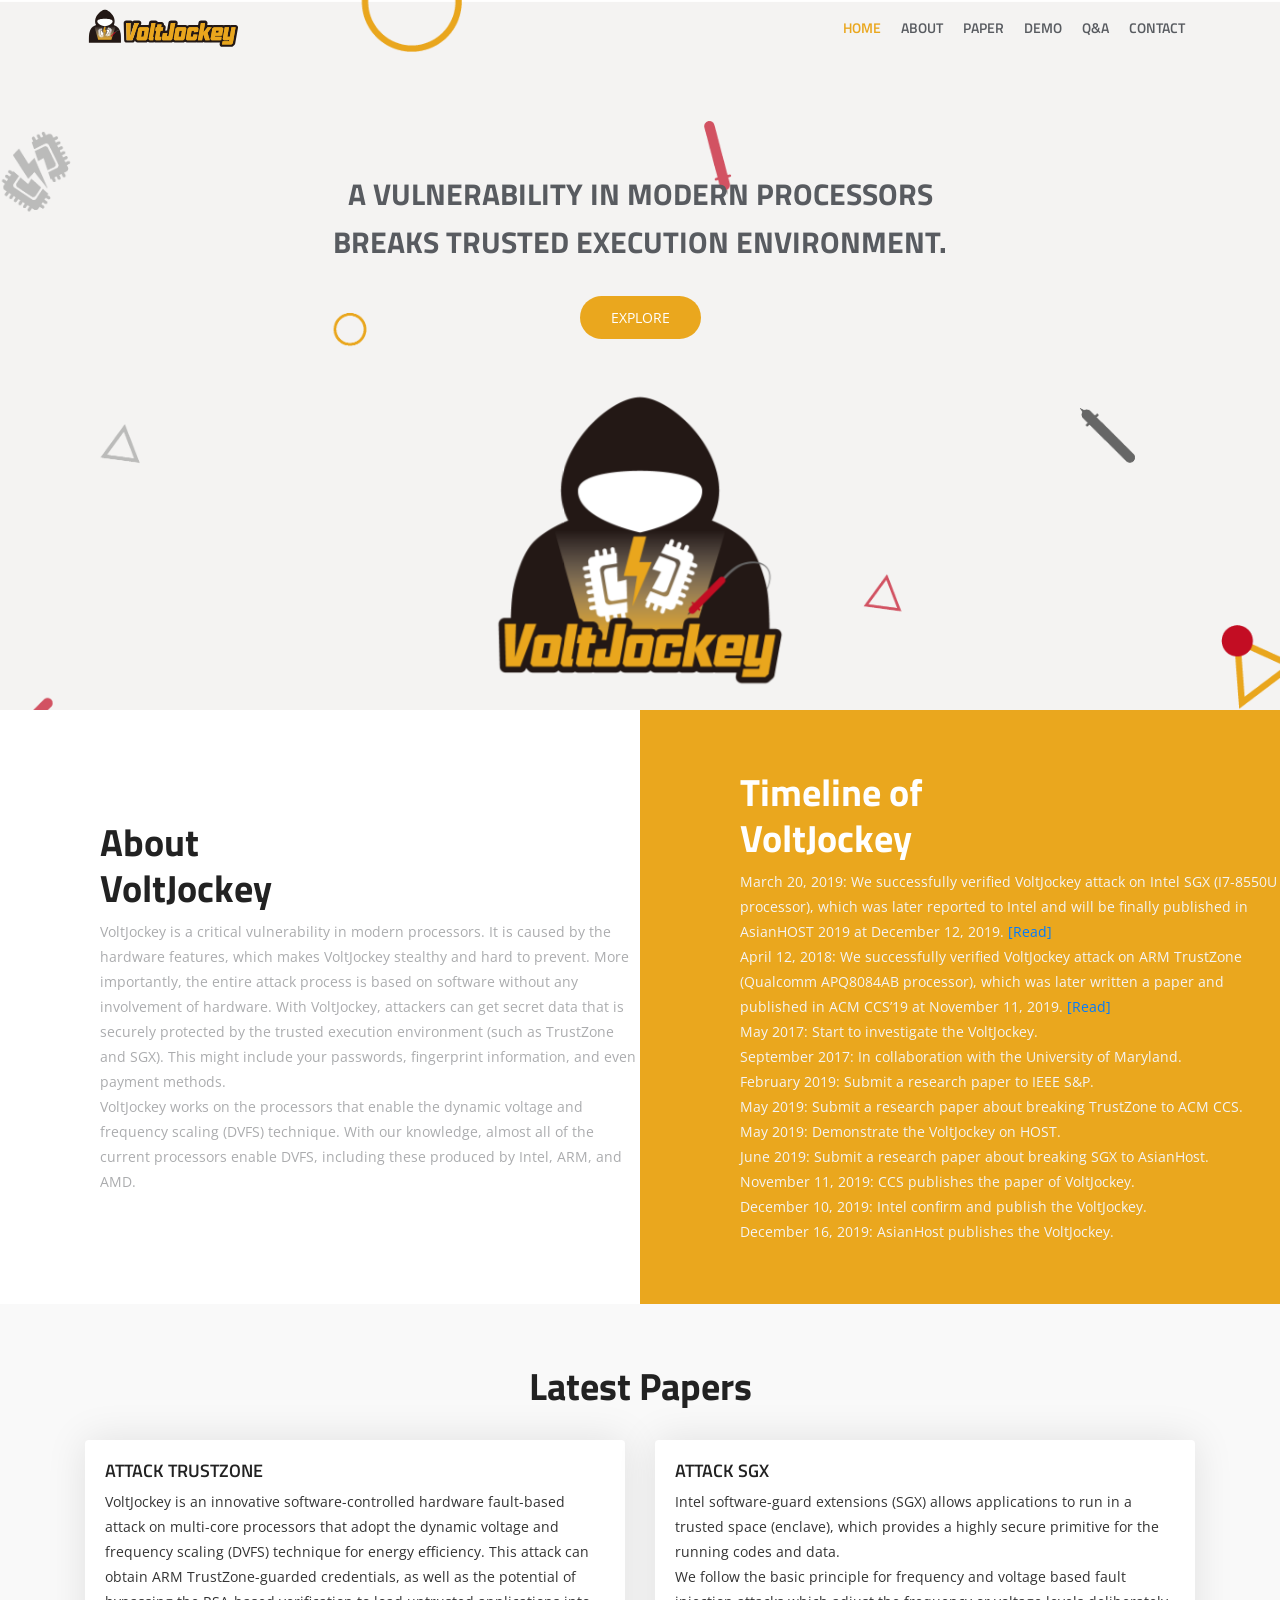
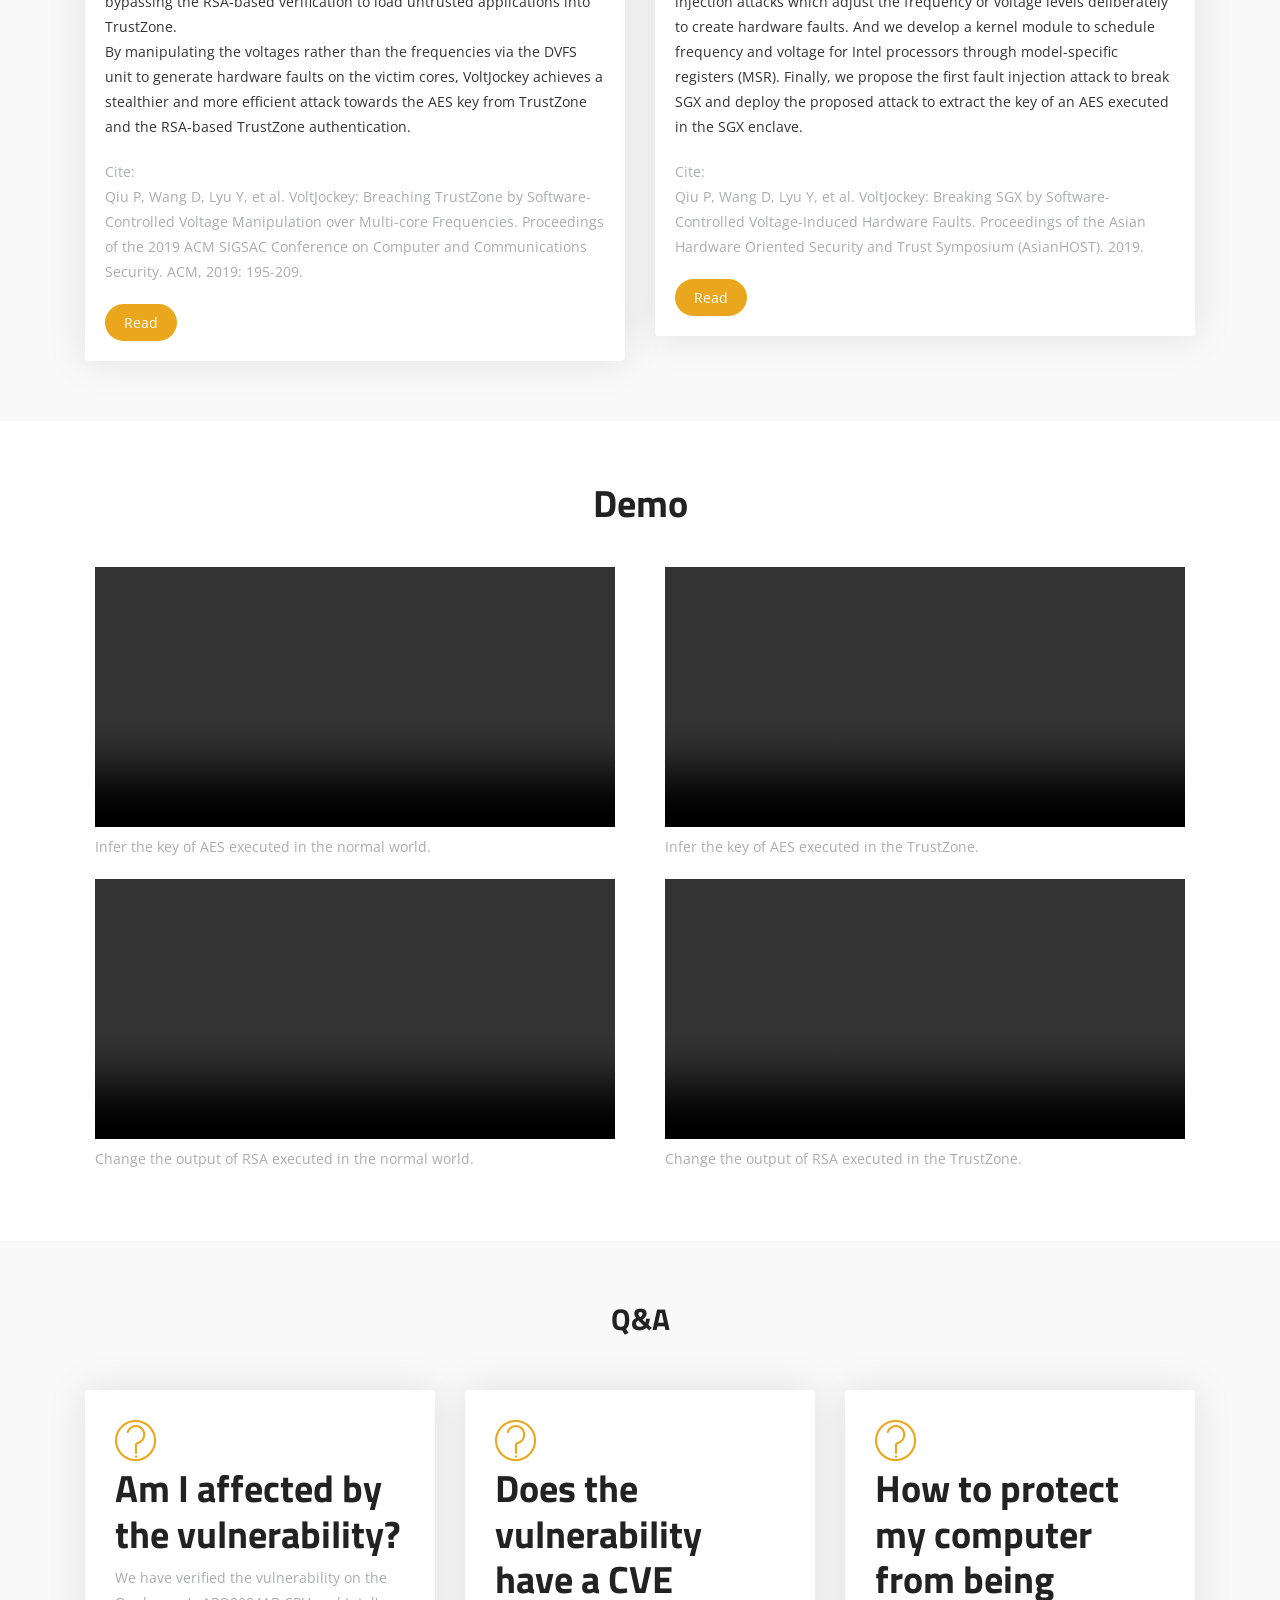
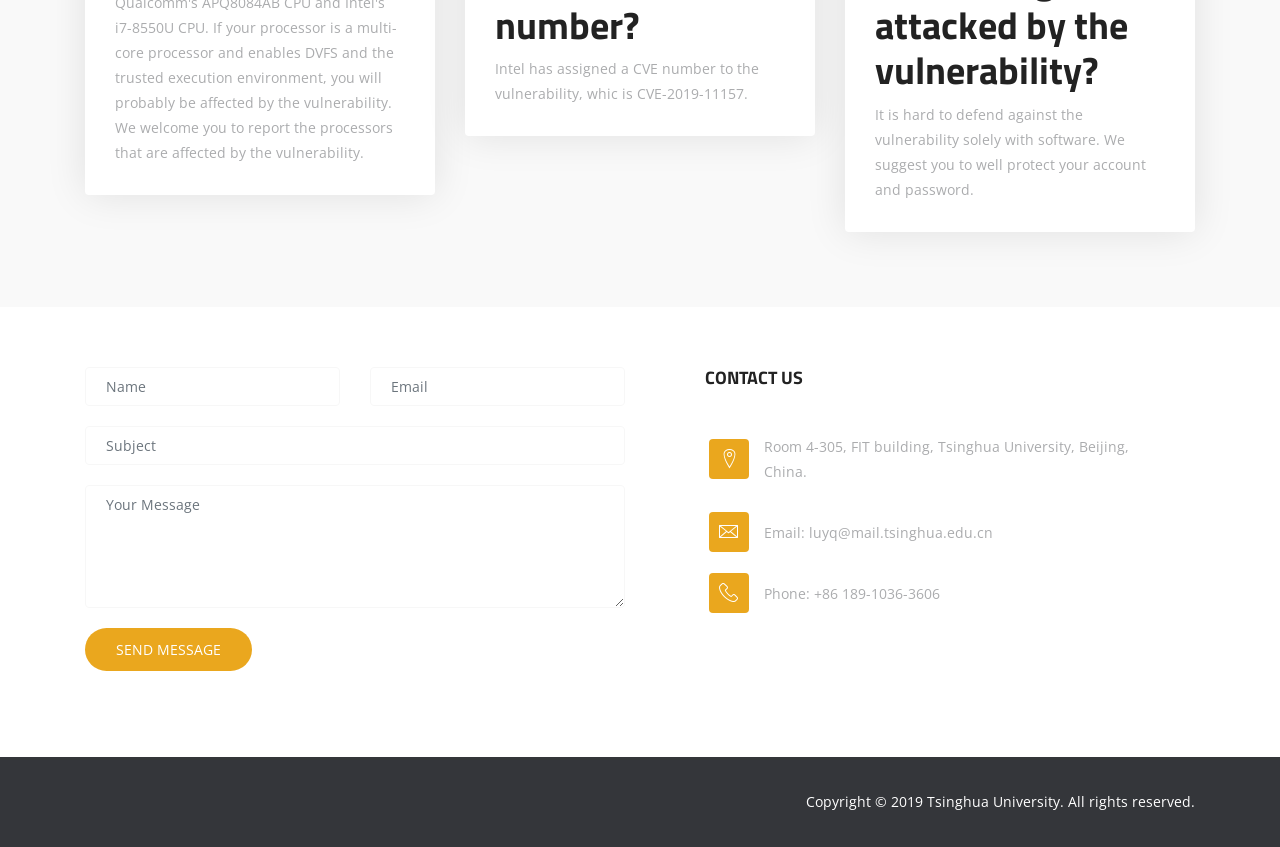
==== commit de68ab37: "message" ====
--- a/index.html
+++ b/index.html
@@ -120,7 +120,9 @@
           </div>
           <div class="col-lg-6 col-md-12 col-sm-12 section-padding feature-bg ">
           	<div class="text-wrapper">
-	          	<h2 class="title-hl wow fadeInLeft" data-wow-delay="0.3s">Timeline of finding<br>VoltJockey</h2>
+	          	<h2 class="title-hl wow fadeInLeft" data-wow-delay="0.3s">Timeline of<br>VoltJockey</h2>
+                <p class="padding-none">March 20, 2019: We successfully verified VoltJockey attack on Intel SGX (I7-8550U processor), which was later reported to Intel and will be finally published in AsianHOST 2019 at December 12, 2019. <a href="flies/paper/2.pdf">[Read]</a></p>
+                <p class="padding-none">April 12, 2018: We successfully verified VoltJockey attack on ARM TrustZone (Qualcomm APQ8084AB processor), which was later written a paper and published in ACM CCS’19 at November 11, 2019. <a href="flies/paper/1.pdf">[Read]</a></p>
 	            <p class="padding-none">May 2017: Start to investigate the VoltJockey.</p>
                 <p class="padding-none">September 2017: In collaboration with the University of Maryland.</p>
                 <p class="padding-none">February 2019: Submit a research paper to IEEE S&P.</p>
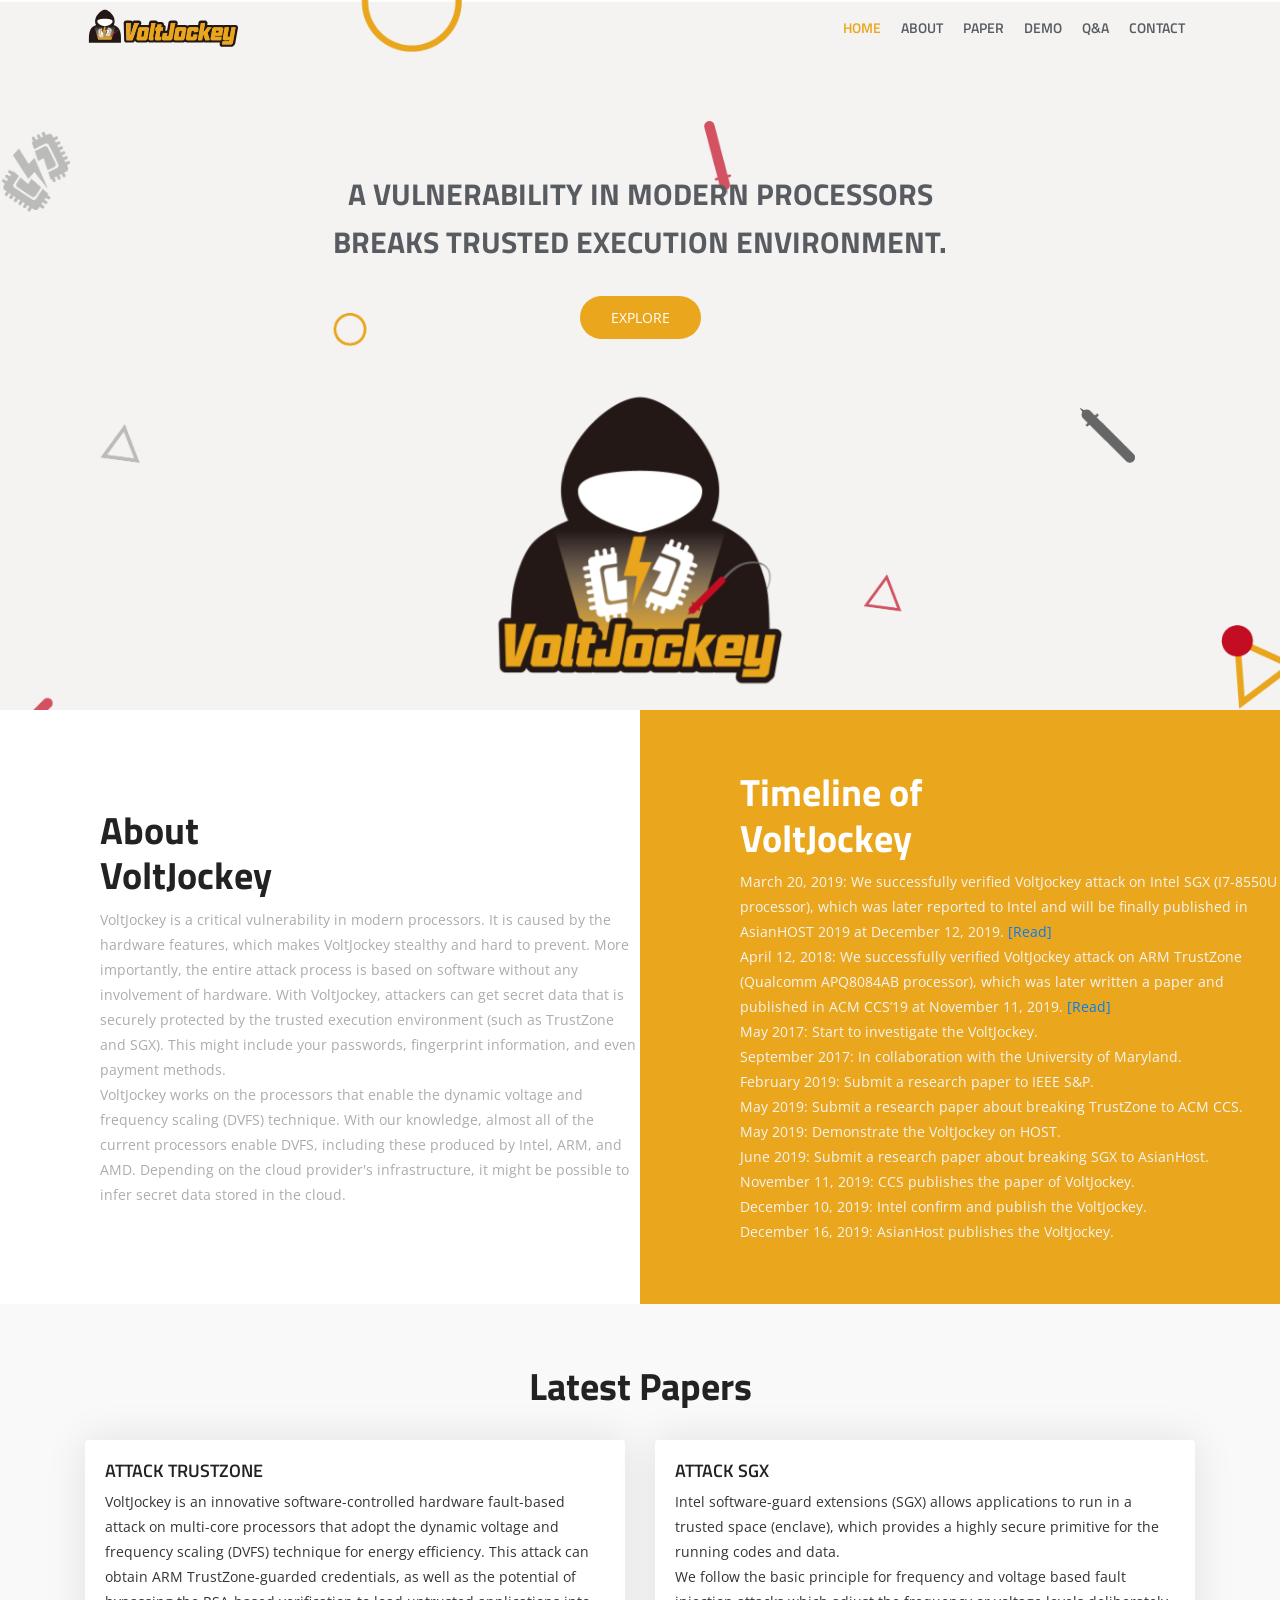
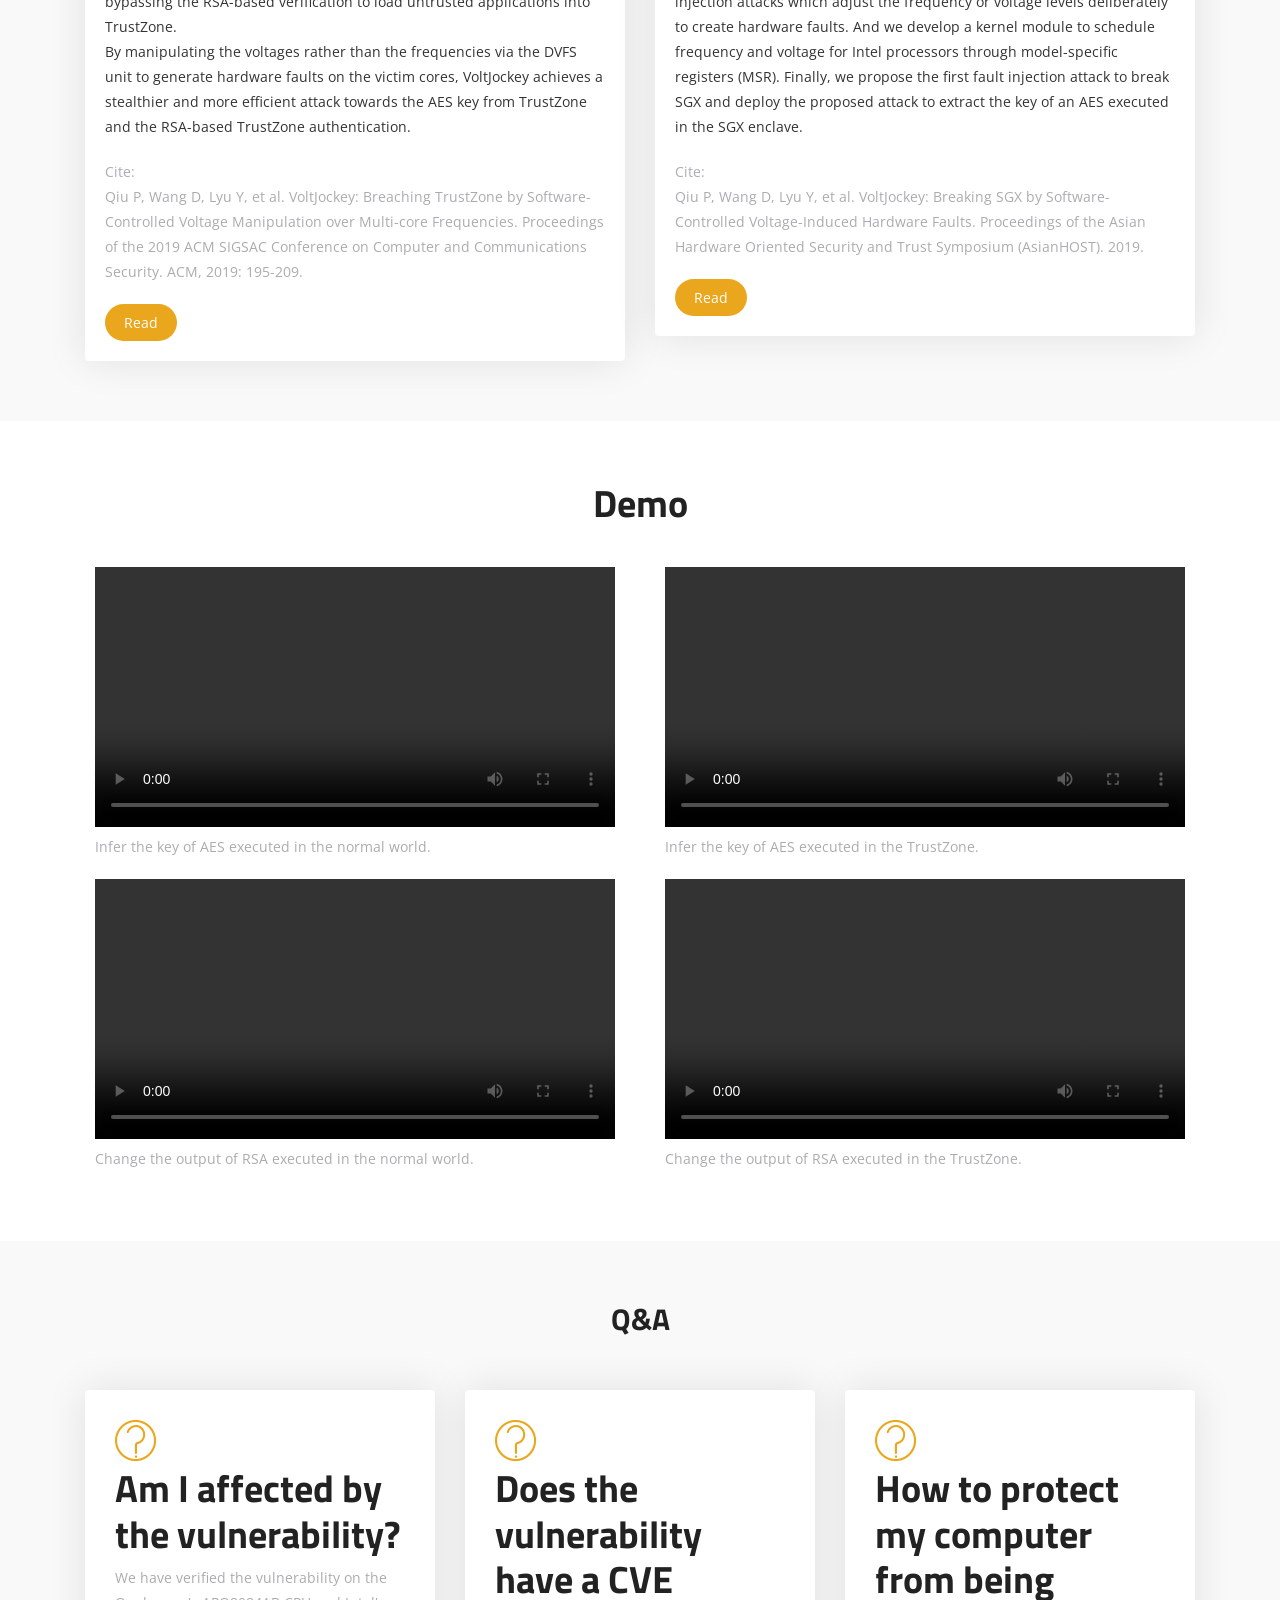
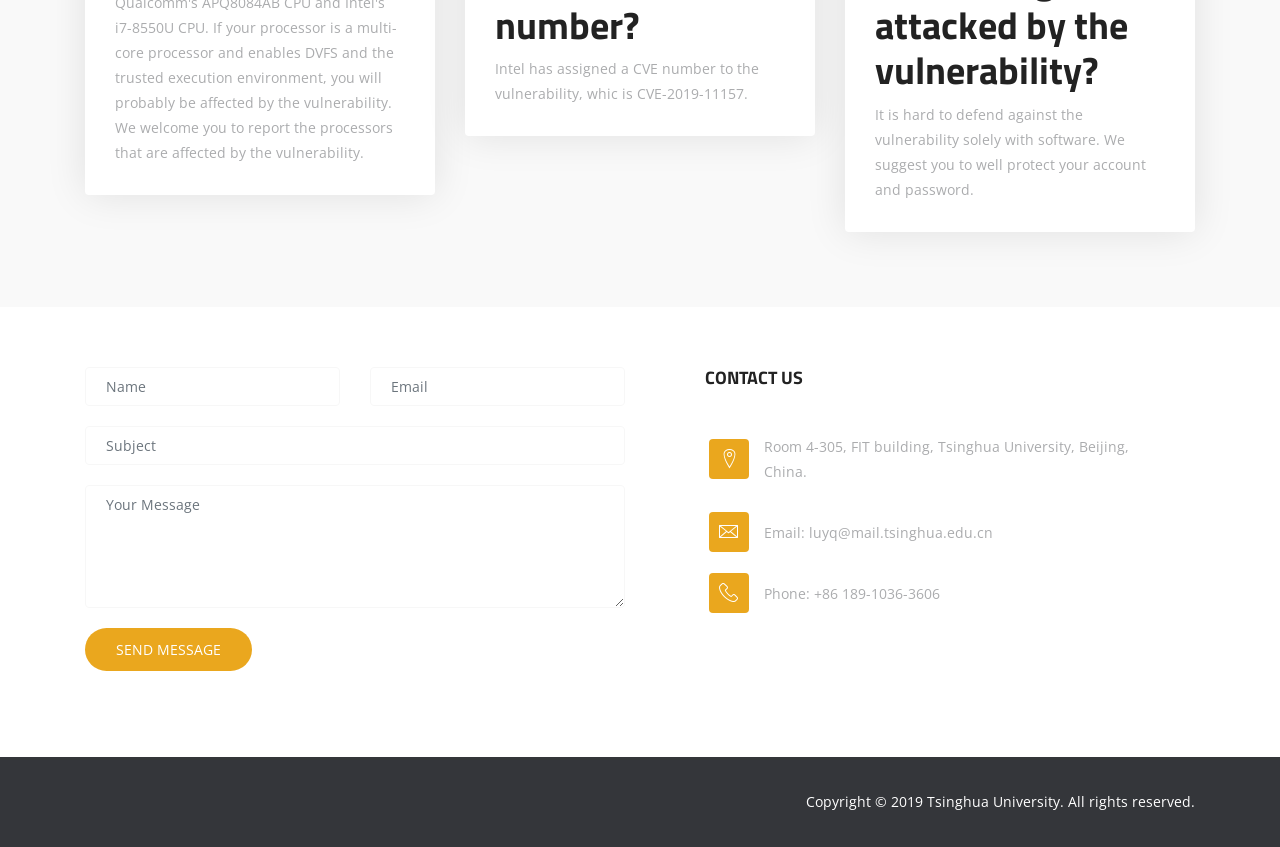
==== commit 7e2b4bed: "message" ====
--- a/index.html
+++ b/index.html
@@ -112,7 +112,7 @@
             <div class="text-wrapper">
               <div>
                 <h2 class="title-hl wow fadeInLeft" data-wow-delay="0.3s">About<br>VoltJockey</h2>
-                <p class="padding-none">VoltJockey is a critical vulnerability in modern processors. It is caused by the hardware features, which makes VoltJockey stealthy and hard to prevent. More importantly, the entire attack process is based on software without any involvement of hardware. With VoltJockey, attackers can get secret data that is securely protected by the trusted execution environment (such as TrustZone and SGX). This might include your passwords, fingerprint information, and even payment methods.</br>VoltJockey works on the processors that enable the dynamic voltage and frequency scaling (DVFS) technique. With our knowledge, almost all of the current processors enable DVFS, including these produced by Intel, ARM, and AMD. </p>
+                <p class="padding-none">VoltJockey is a critical vulnerability in modern processors. It is caused by the hardware features, which makes VoltJockey stealthy and hard to prevent. More importantly, the entire attack process is based on software without any involvement of hardware. With VoltJockey, attackers can get secret data that is securely protected by the trusted execution environment (such as TrustZone and SGX). This might include your passwords, fingerprint information, and even payment methods.</br>VoltJockey works on the processors that enable the dynamic voltage and frequency scaling (DVFS) technique. With our knowledge, almost all of the current processors enable DVFS, including these produced by Intel, ARM, and AMD. Depending on the cloud provider's infrastructure, it might be possible to infer secret data stored in the cloud.</p>
                 <!--Depending on the cloud provider's infrastructure, it might be possible to infer secret data stored in the cloud.-->
                 
               </div>
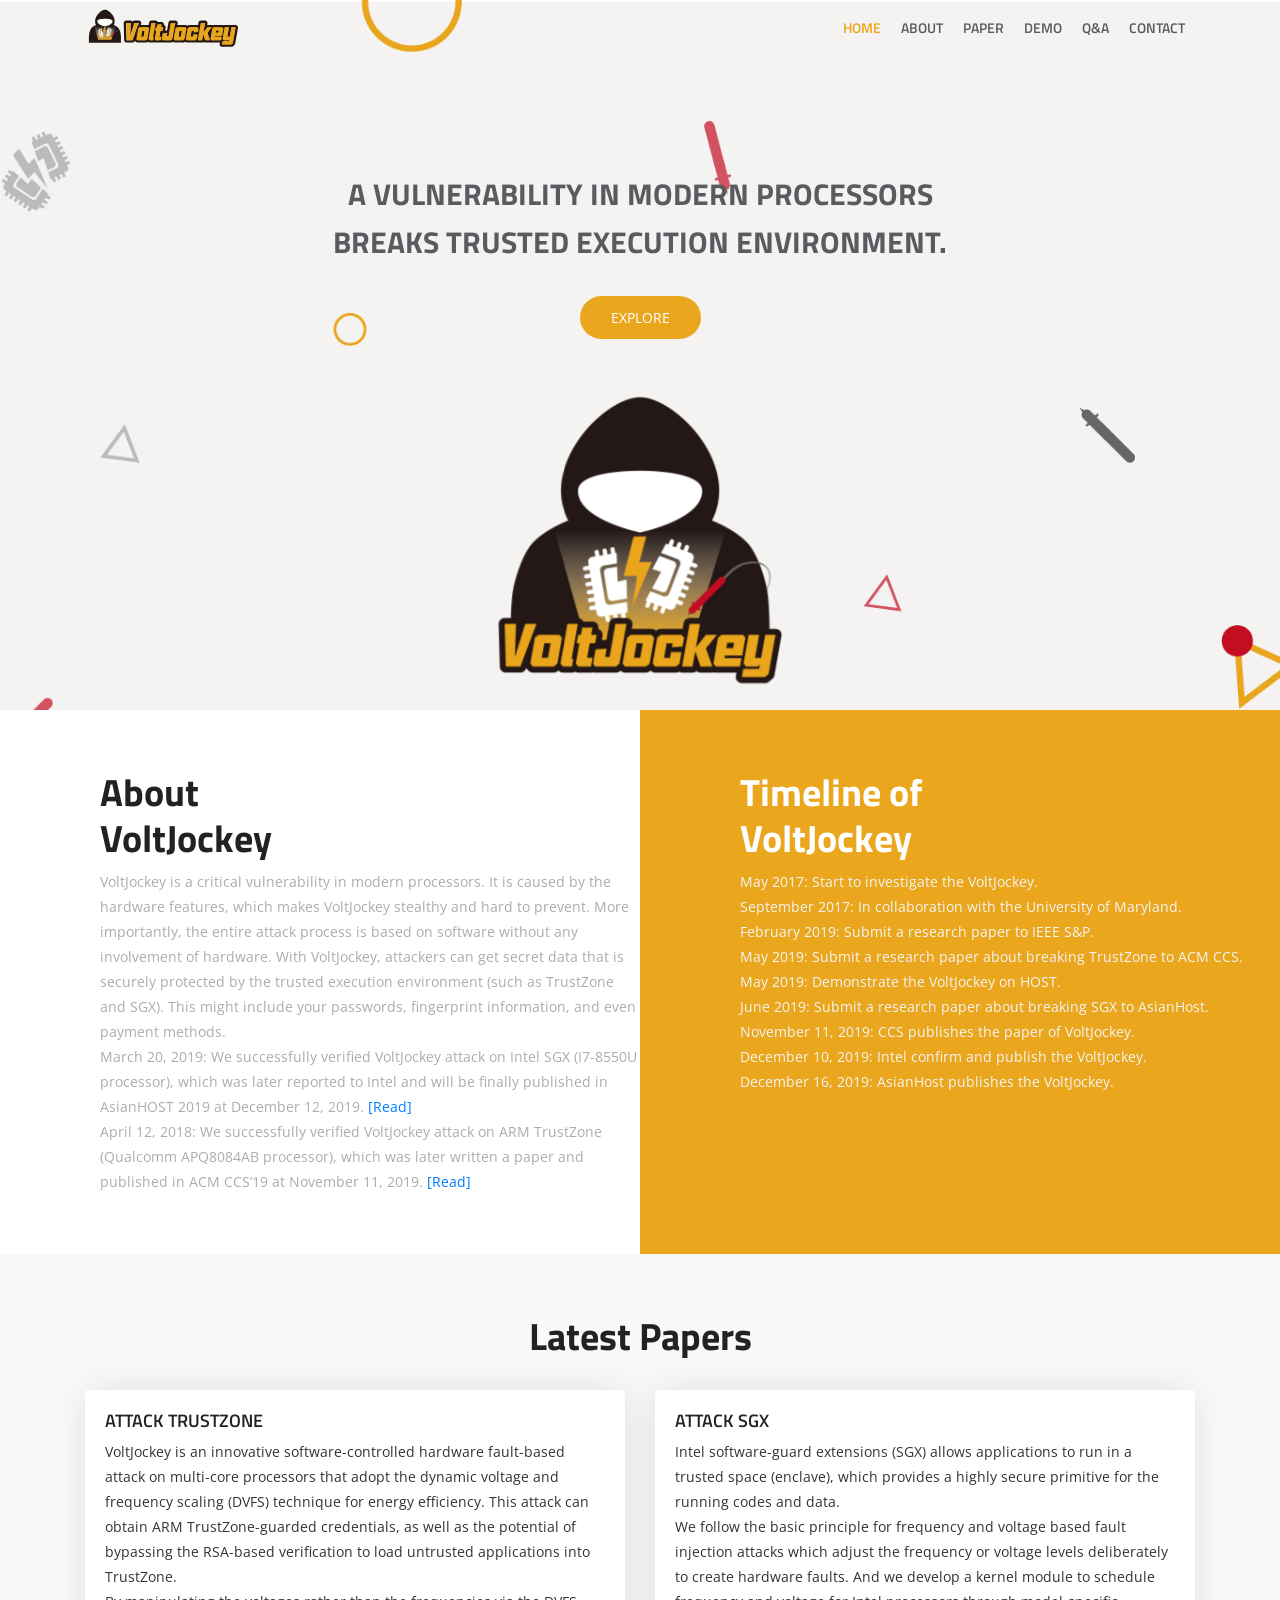
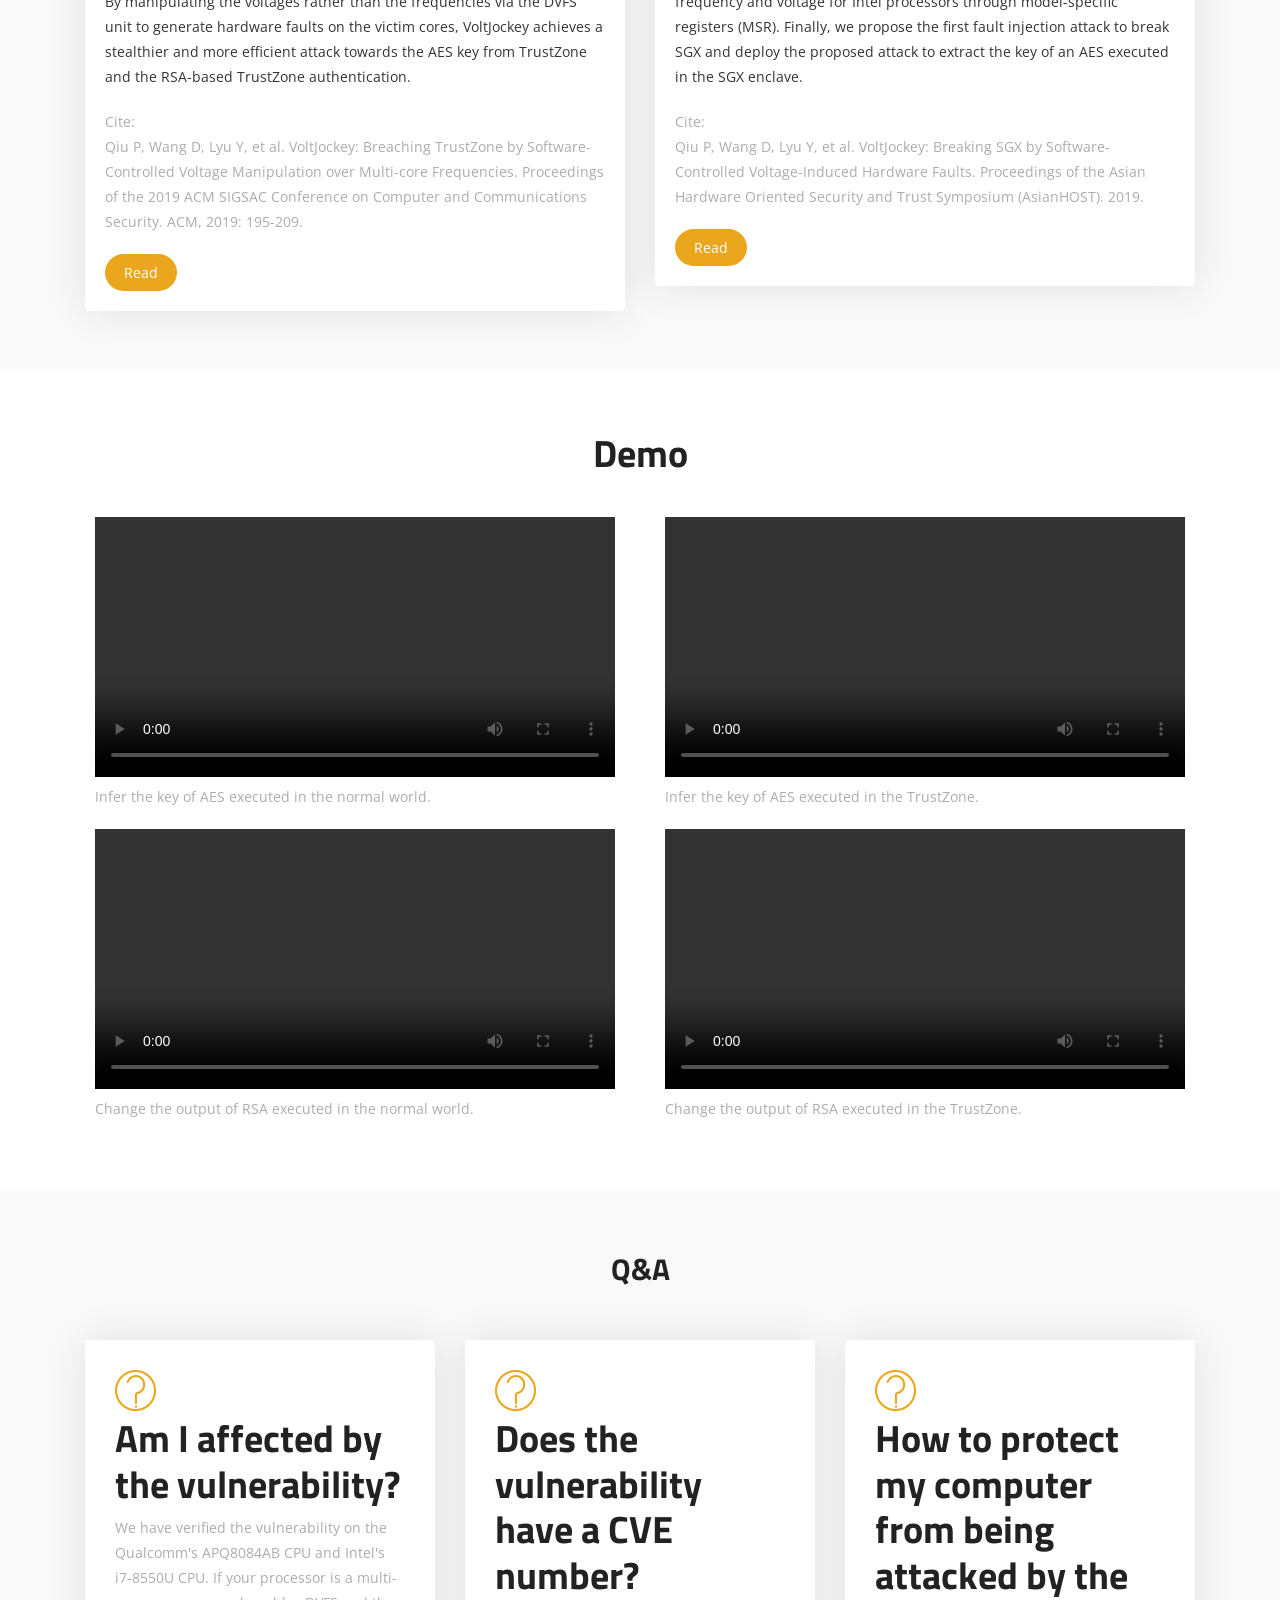
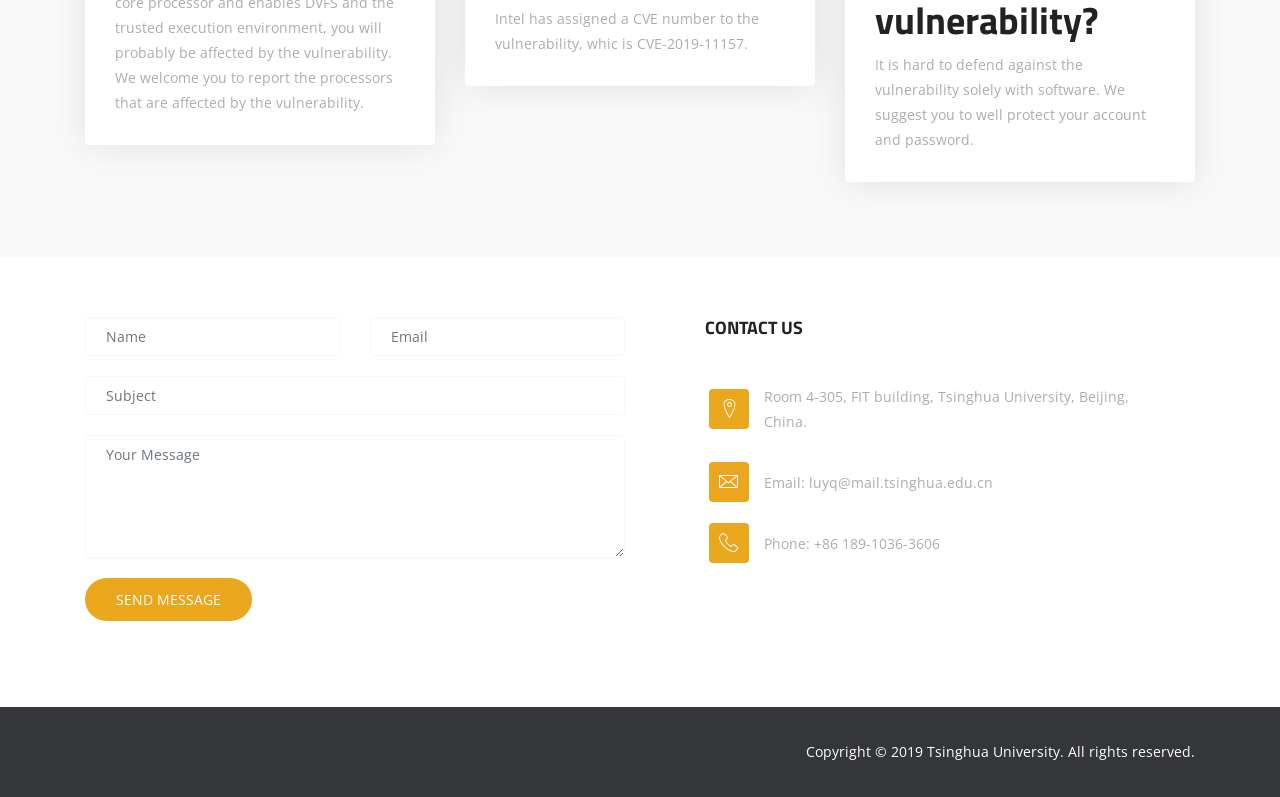
==== commit 86761b60: "message" ====
--- a/index.html
+++ b/index.html
@@ -112,7 +112,9 @@
             <div class="text-wrapper">
               <div>
                 <h2 class="title-hl wow fadeInLeft" data-wow-delay="0.3s">About<br>VoltJockey</h2>
-                <p class="padding-none">VoltJockey is a critical vulnerability in modern processors. It is caused by the hardware features, which makes VoltJockey stealthy and hard to prevent. More importantly, the entire attack process is based on software without any involvement of hardware. With VoltJockey, attackers can get secret data that is securely protected by the trusted execution environment (such as TrustZone and SGX). This might include your passwords, fingerprint information, and even payment methods.</br>VoltJockey works on the processors that enable the dynamic voltage and frequency scaling (DVFS) technique. With our knowledge, almost all of the current processors enable DVFS, including these produced by Intel, ARM, and AMD. Depending on the cloud provider's infrastructure, it might be possible to infer secret data stored in the cloud.</p>
+                <p class="padding-none">VoltJockey is a critical vulnerability in modern processors. It is caused by the hardware features, which makes VoltJockey stealthy and hard to prevent. More importantly, the entire attack process is based on software without any involvement of hardware. With VoltJockey, attackers can get secret data that is securely protected by the trusted execution environment (such as TrustZone and SGX). This might include your passwords, fingerprint information, and even payment methods.
+                <p class="padding-none">March 20, 2019: We successfully verified VoltJockey attack on Intel SGX (I7-8550U processor), which was later reported to Intel and will be finally published in AsianHOST 2019 at December 12, 2019. <a href="flies/paper/2.pdf">[Read]</a></p>
+                <p class="padding-none">April 12, 2018: We successfully verified VoltJockey attack on ARM TrustZone (Qualcomm APQ8084AB processor), which was later written a paper and published in ACM CCS’19 at November 11, 2019. <a href="flies/paper/1.pdf">[Read]</a></p>
                 <!--Depending on the cloud provider's infrastructure, it might be possible to infer secret data stored in the cloud.-->
                 
               </div>
@@ -121,8 +123,7 @@
           <div class="col-lg-6 col-md-12 col-sm-12 section-padding feature-bg ">
           	<div class="text-wrapper">
 	          	<h2 class="title-hl wow fadeInLeft" data-wow-delay="0.3s">Timeline of<br>VoltJockey</h2>
-                <p class="padding-none">March 20, 2019: We successfully verified VoltJockey attack on Intel SGX (I7-8550U processor), which was later reported to Intel and will be finally published in AsianHOST 2019 at December 12, 2019. <a href="flies/paper/2.pdf">[Read]</a></p>
-                <p class="padding-none">April 12, 2018: We successfully verified VoltJockey attack on ARM TrustZone (Qualcomm APQ8084AB processor), which was later written a paper and published in ACM CCS’19 at November 11, 2019. <a href="flies/paper/1.pdf">[Read]</a></p>
+                
 	            <p class="padding-none">May 2017: Start to investigate the VoltJockey.</p>
                 <p class="padding-none">September 2017: In collaboration with the University of Maryland.</p>
                 <p class="padding-none">February 2019: Submit a research paper to IEEE S&P.</p>
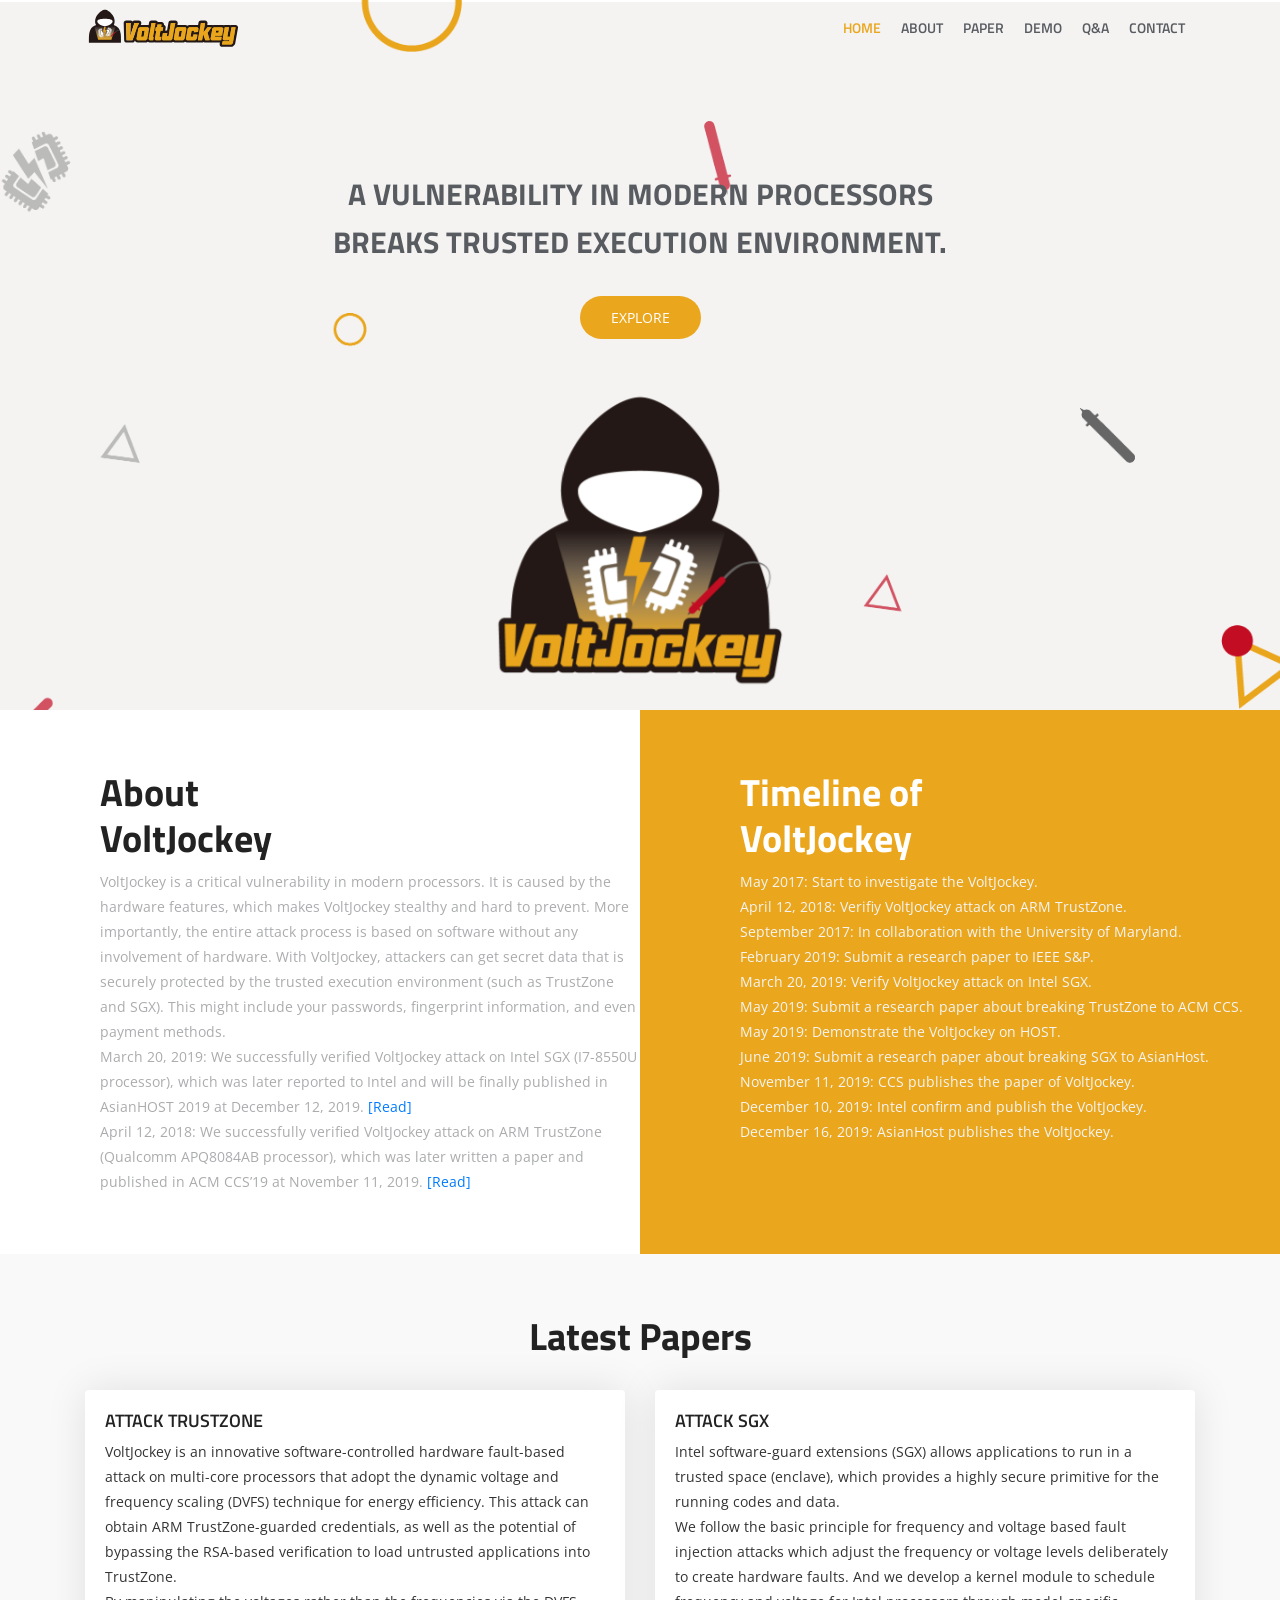
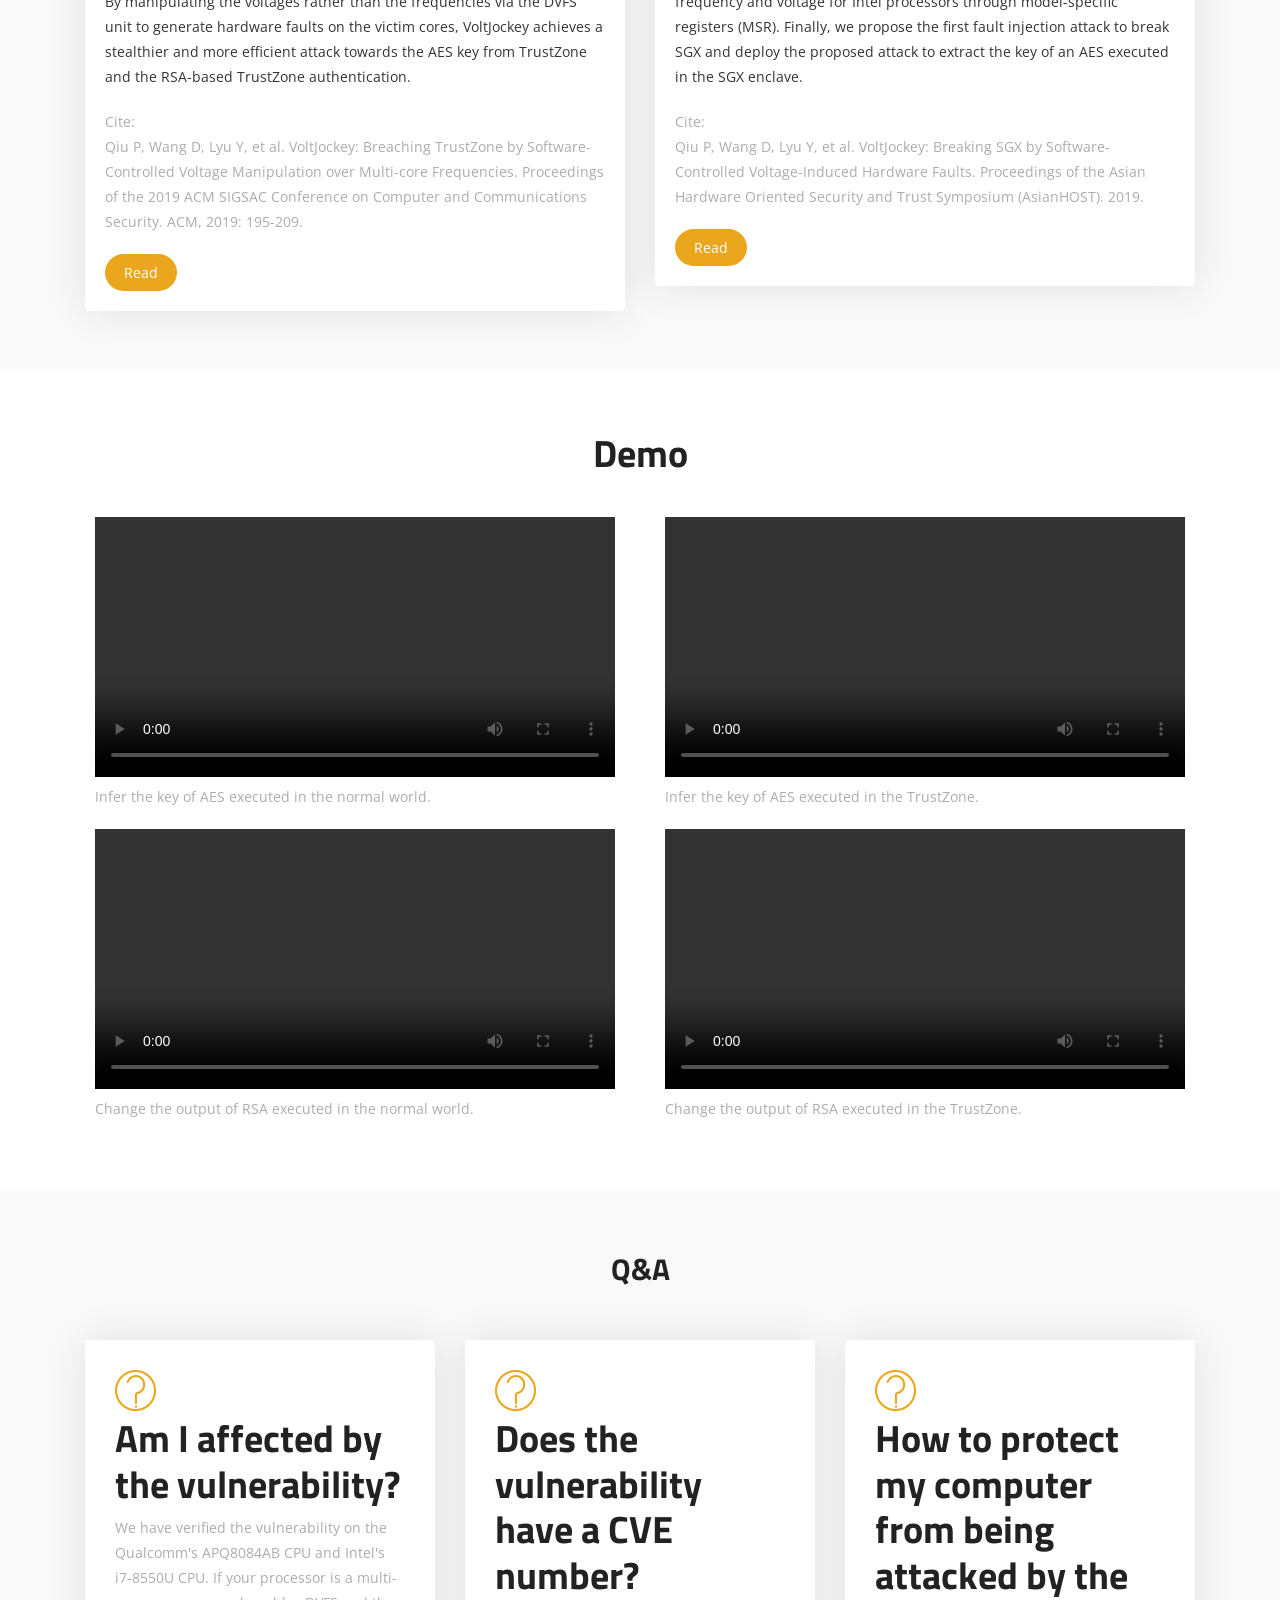
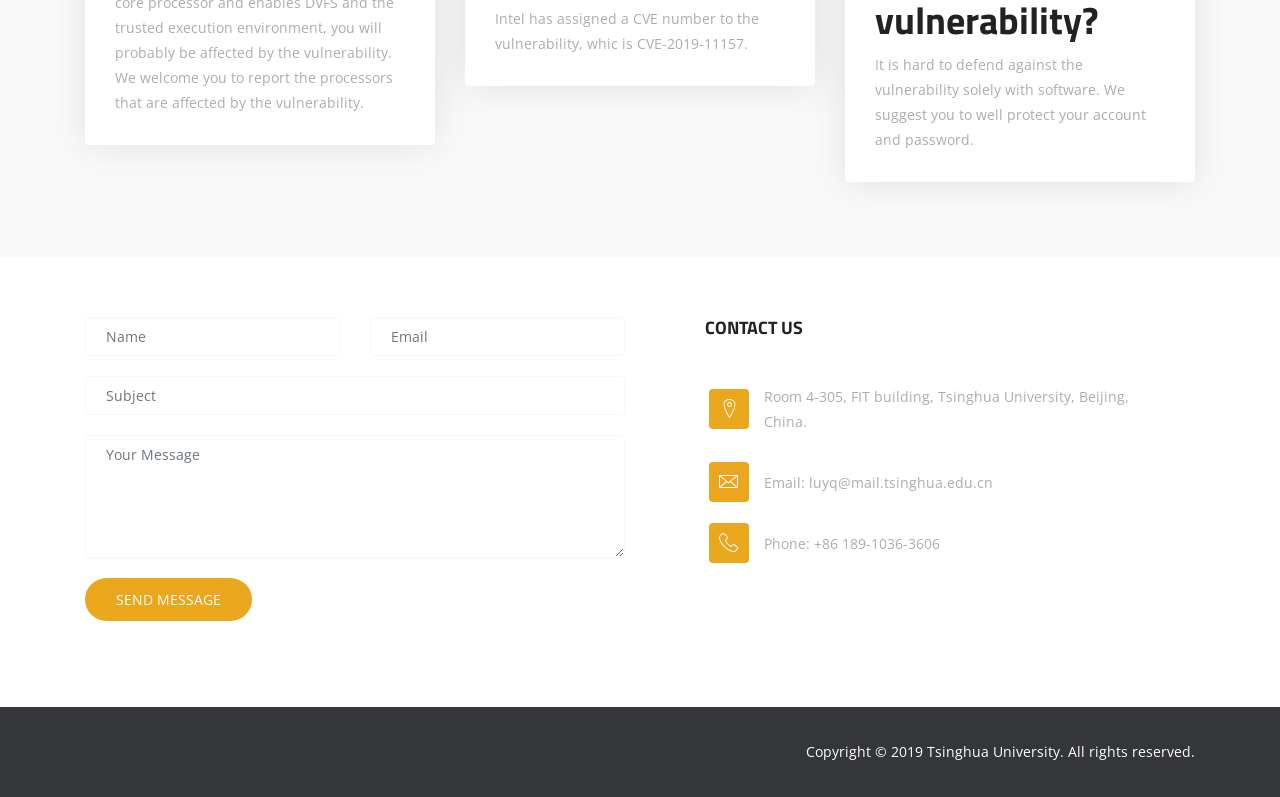
==== commit 08457de9: "message" ====
--- a/index.html
+++ b/index.html
@@ -125,8 +125,10 @@
 	          	<h2 class="title-hl wow fadeInLeft" data-wow-delay="0.3s">Timeline of<br>VoltJockey</h2>
                 
 	            <p class="padding-none">May 2017: Start to investigate the VoltJockey.</p>
+                <p class="padding-none">April 12, 2018: Verifiy VoltJockey attack on ARM TrustZone.</a></p>
                 <p class="padding-none">September 2017: In collaboration with the University of Maryland.</p>
                 <p class="padding-none">February 2019: Submit a research paper to IEEE S&P.</p>
+                <p class="padding-none">March 20, 2019: Verify VoltJockey attack on Intel SGX.</p>
                 <p class="padding-none">May 2019: Submit a research paper about breaking TrustZone to ACM CCS.</p>
                 <p class="padding-none">May 2019: Demonstrate the VoltJockey on HOST.</p>
                 <p class="padding-none">June 2019: Submit a research paper about breaking SGX to AsianHost.</p>
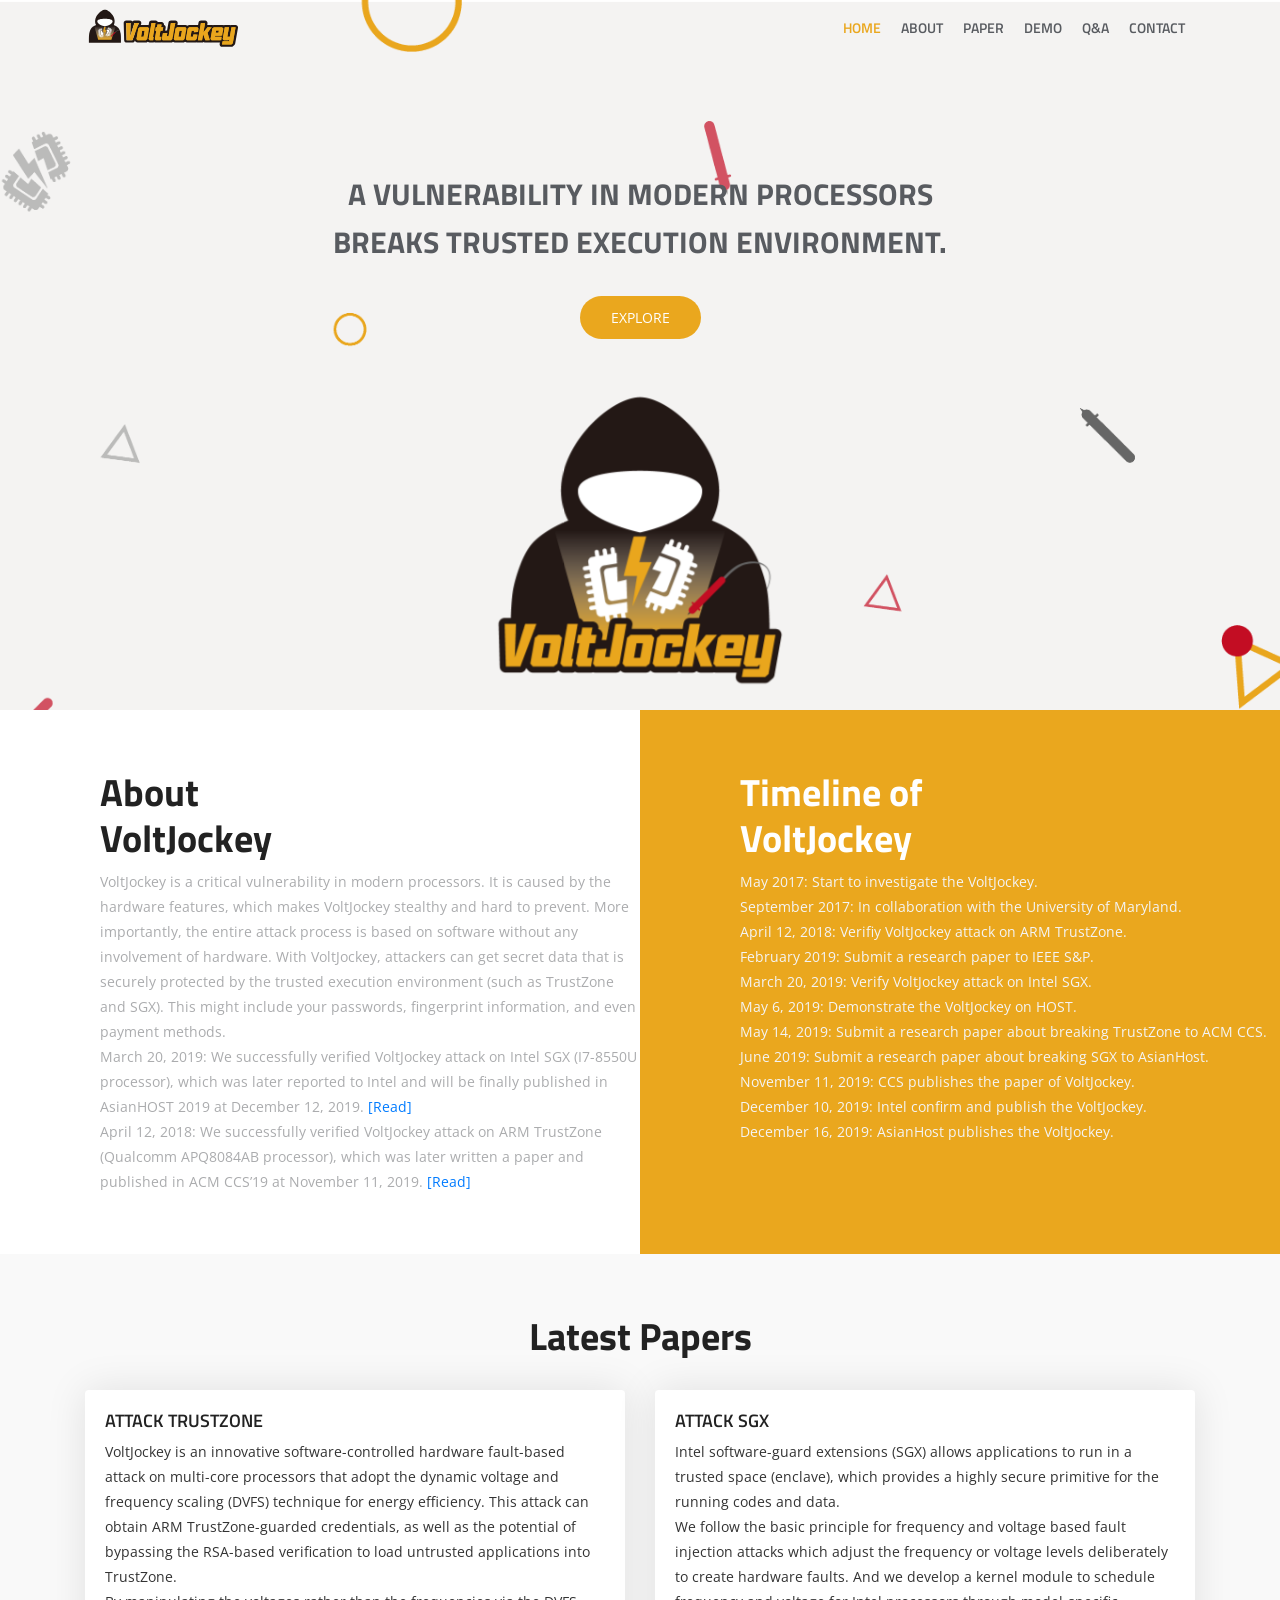
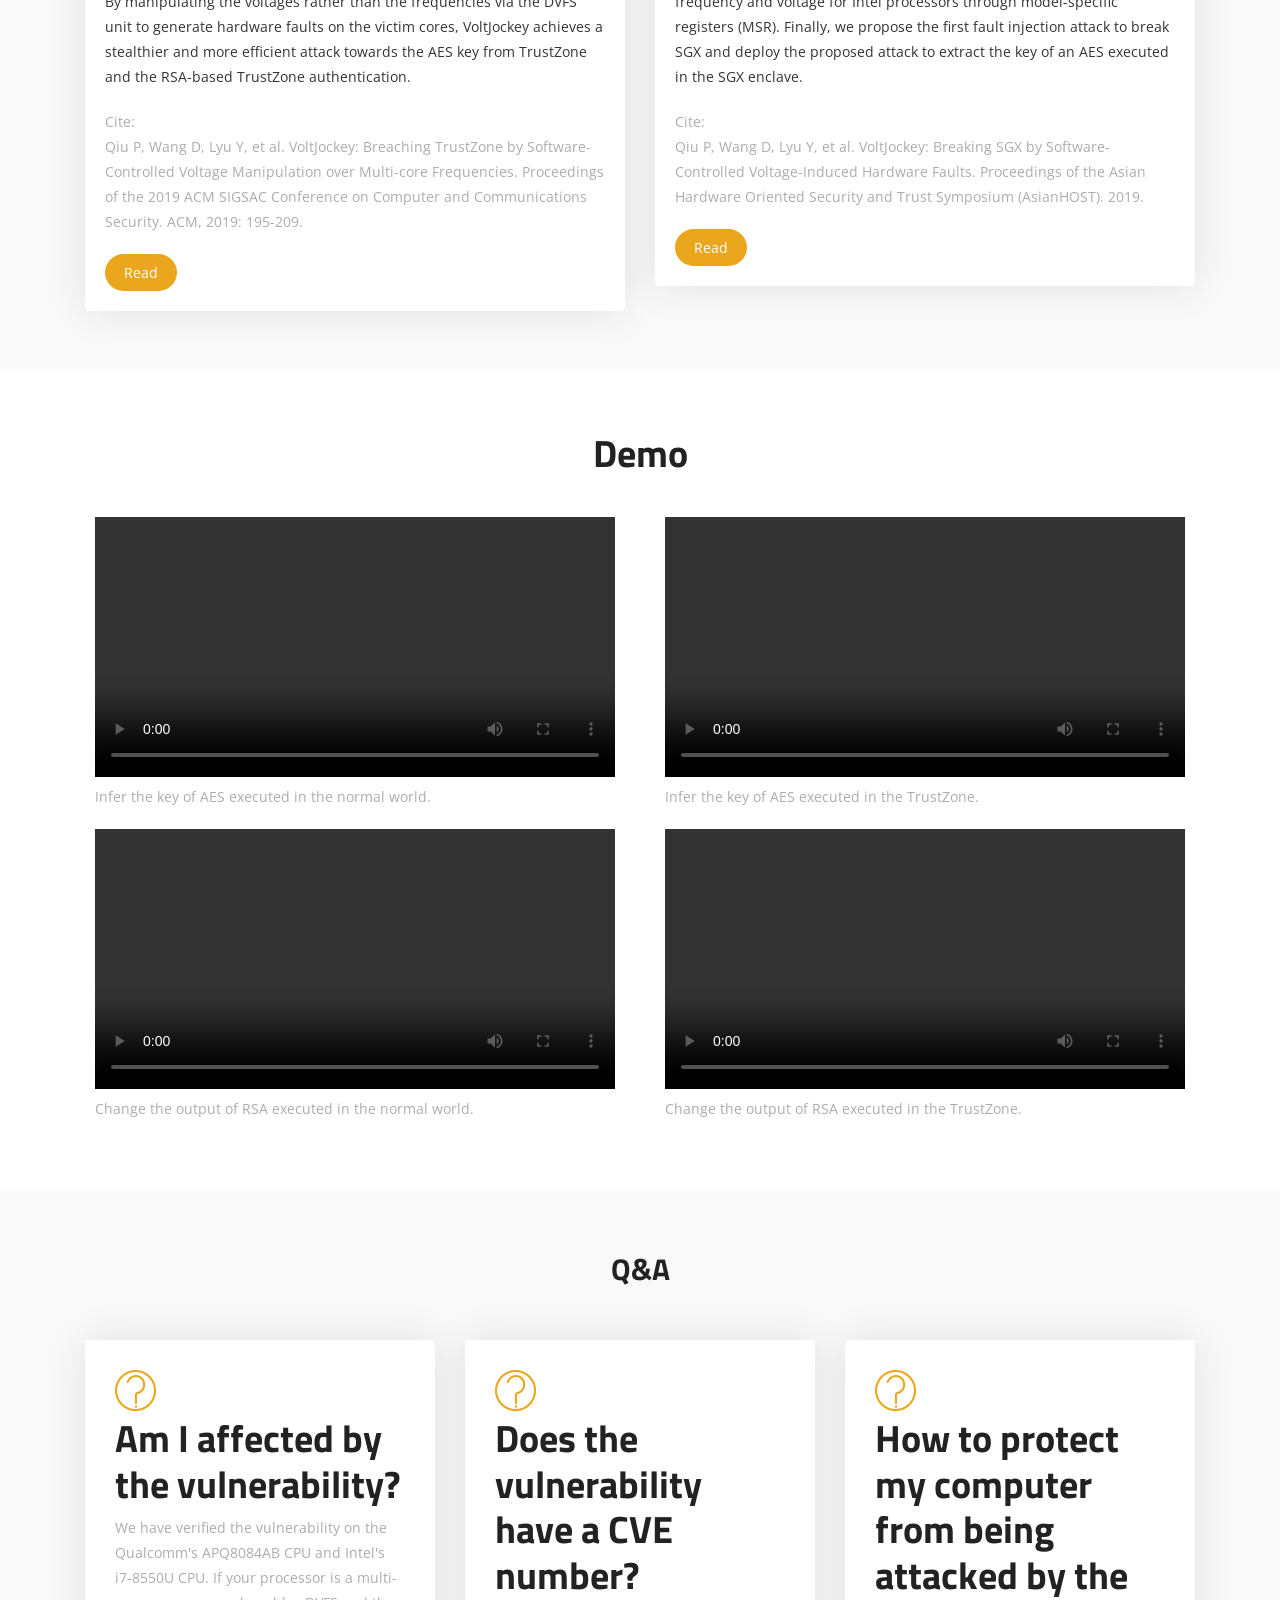
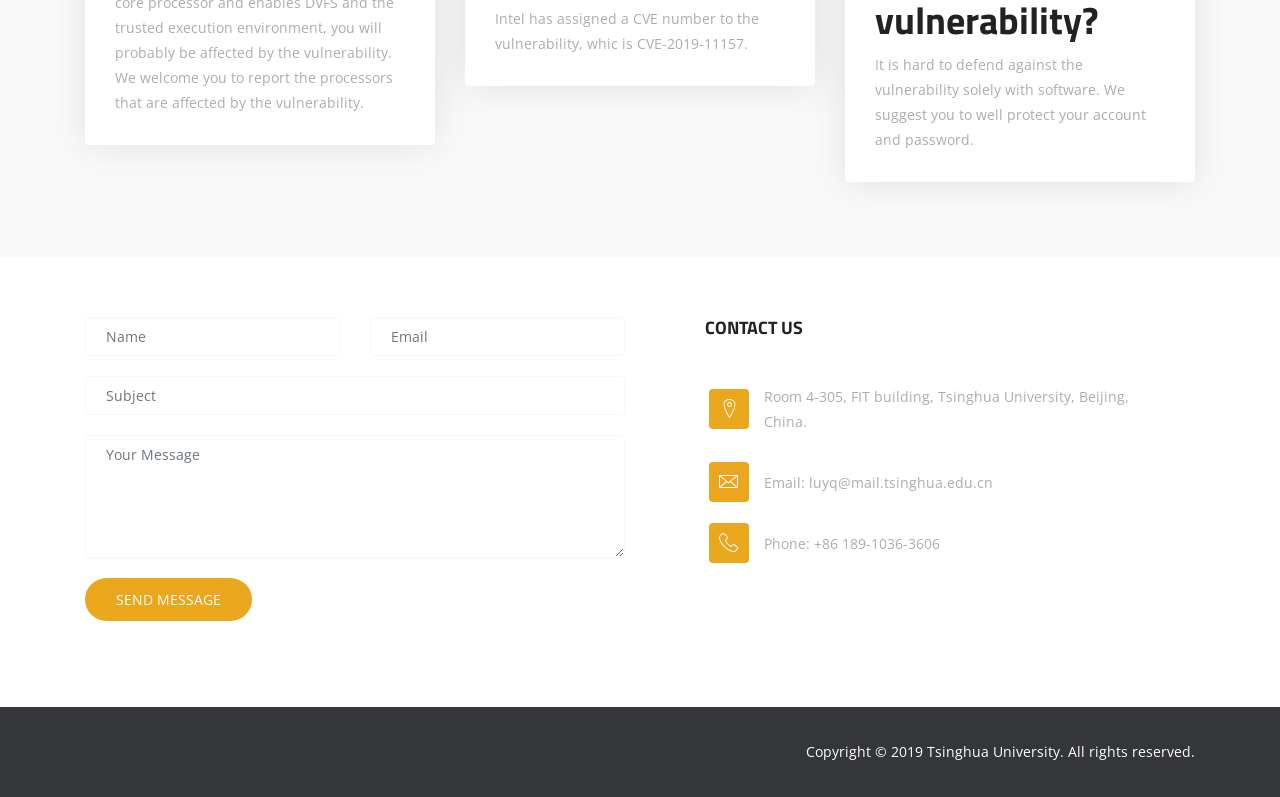
==== commit 56c94407: "message" ====
--- a/index.html
+++ b/index.html
@@ -125,12 +125,12 @@
 	          	<h2 class="title-hl wow fadeInLeft" data-wow-delay="0.3s">Timeline of<br>VoltJockey</h2>
                 
 	            <p class="padding-none">May 2017: Start to investigate the VoltJockey.</p>
+                <p class="padding-none">September 2017: In collaboration with the University of Maryland.</p>
                 <p class="padding-none">April 12, 2018: Verifiy VoltJockey attack on ARM TrustZone.</a></p>
-                <p class="padding-none">September 2017: In collaboration with the University of Maryland.</p>
                 <p class="padding-none">February 2019: Submit a research paper to IEEE S&P.</p>
                 <p class="padding-none">March 20, 2019: Verify VoltJockey attack on Intel SGX.</p>
-                <p class="padding-none">May 2019: Submit a research paper about breaking TrustZone to ACM CCS.</p>
-                <p class="padding-none">May 2019: Demonstrate the VoltJockey on HOST.</p>
+                <p class="padding-none">May 6, 2019: Demonstrate the VoltJockey on HOST.</p>
+                <p class="padding-none">May 14, 2019: Submit a research paper about breaking TrustZone to ACM CCS.</p>
                 <p class="padding-none">June 2019: Submit a research paper about breaking SGX to AsianHost.</p>
                 <p class="padding-none">November 11, 2019: CCS publishes the paper of VoltJockey.</p>
                 <p class="padding-none">December 10, 2019: Intel confirm and publish the VoltJockey.</p>
